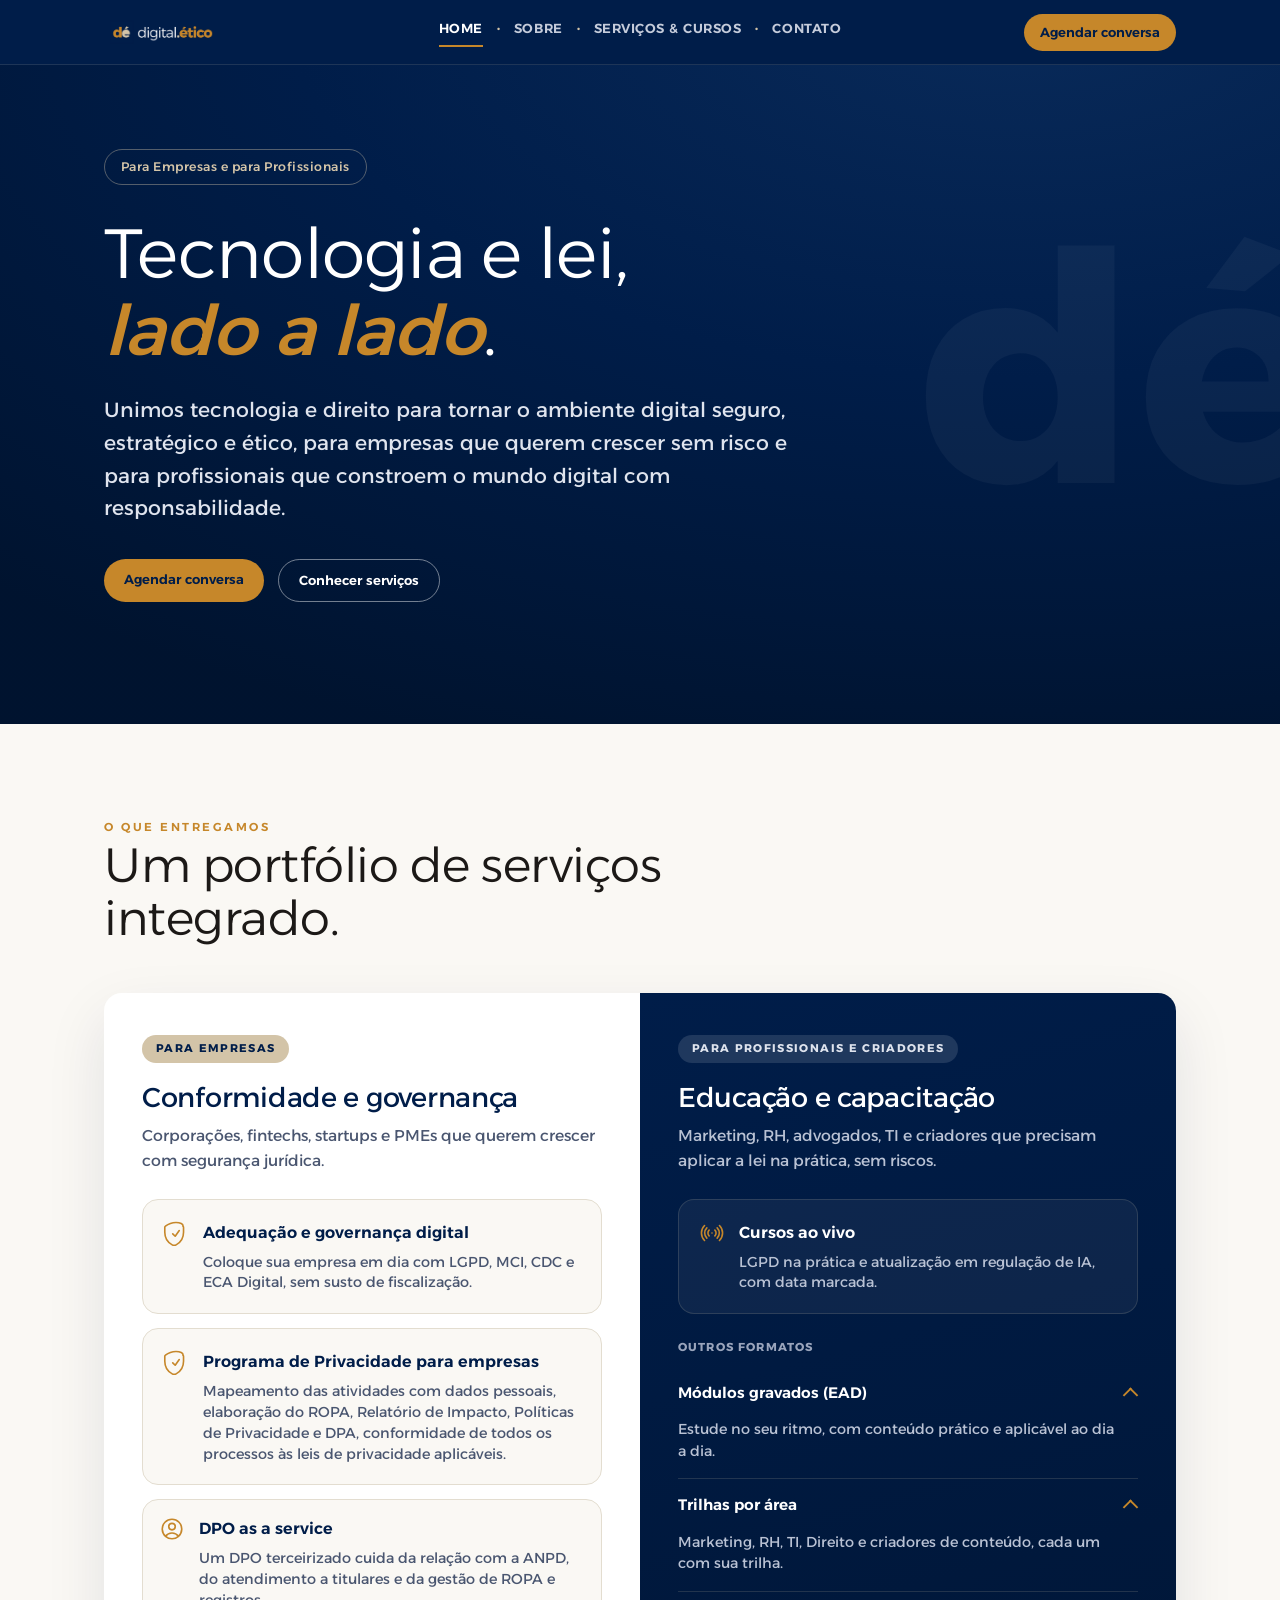
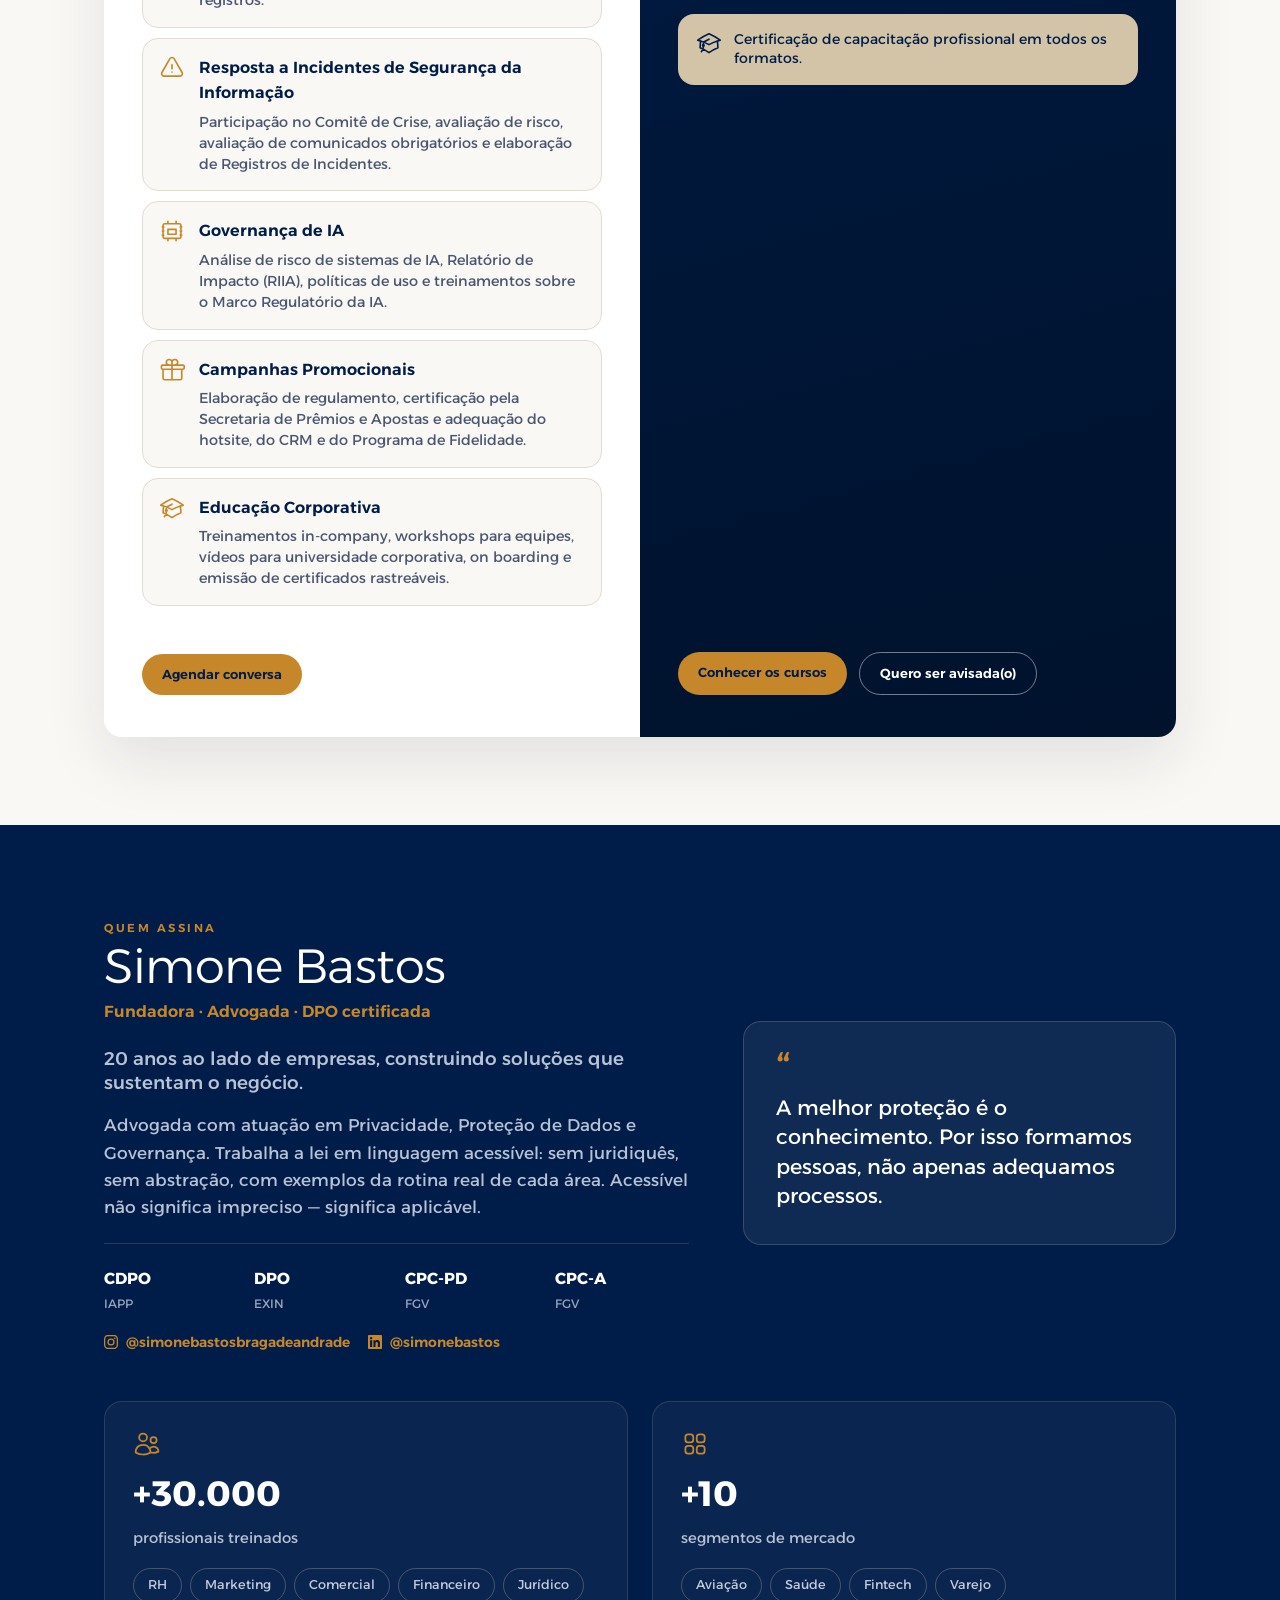
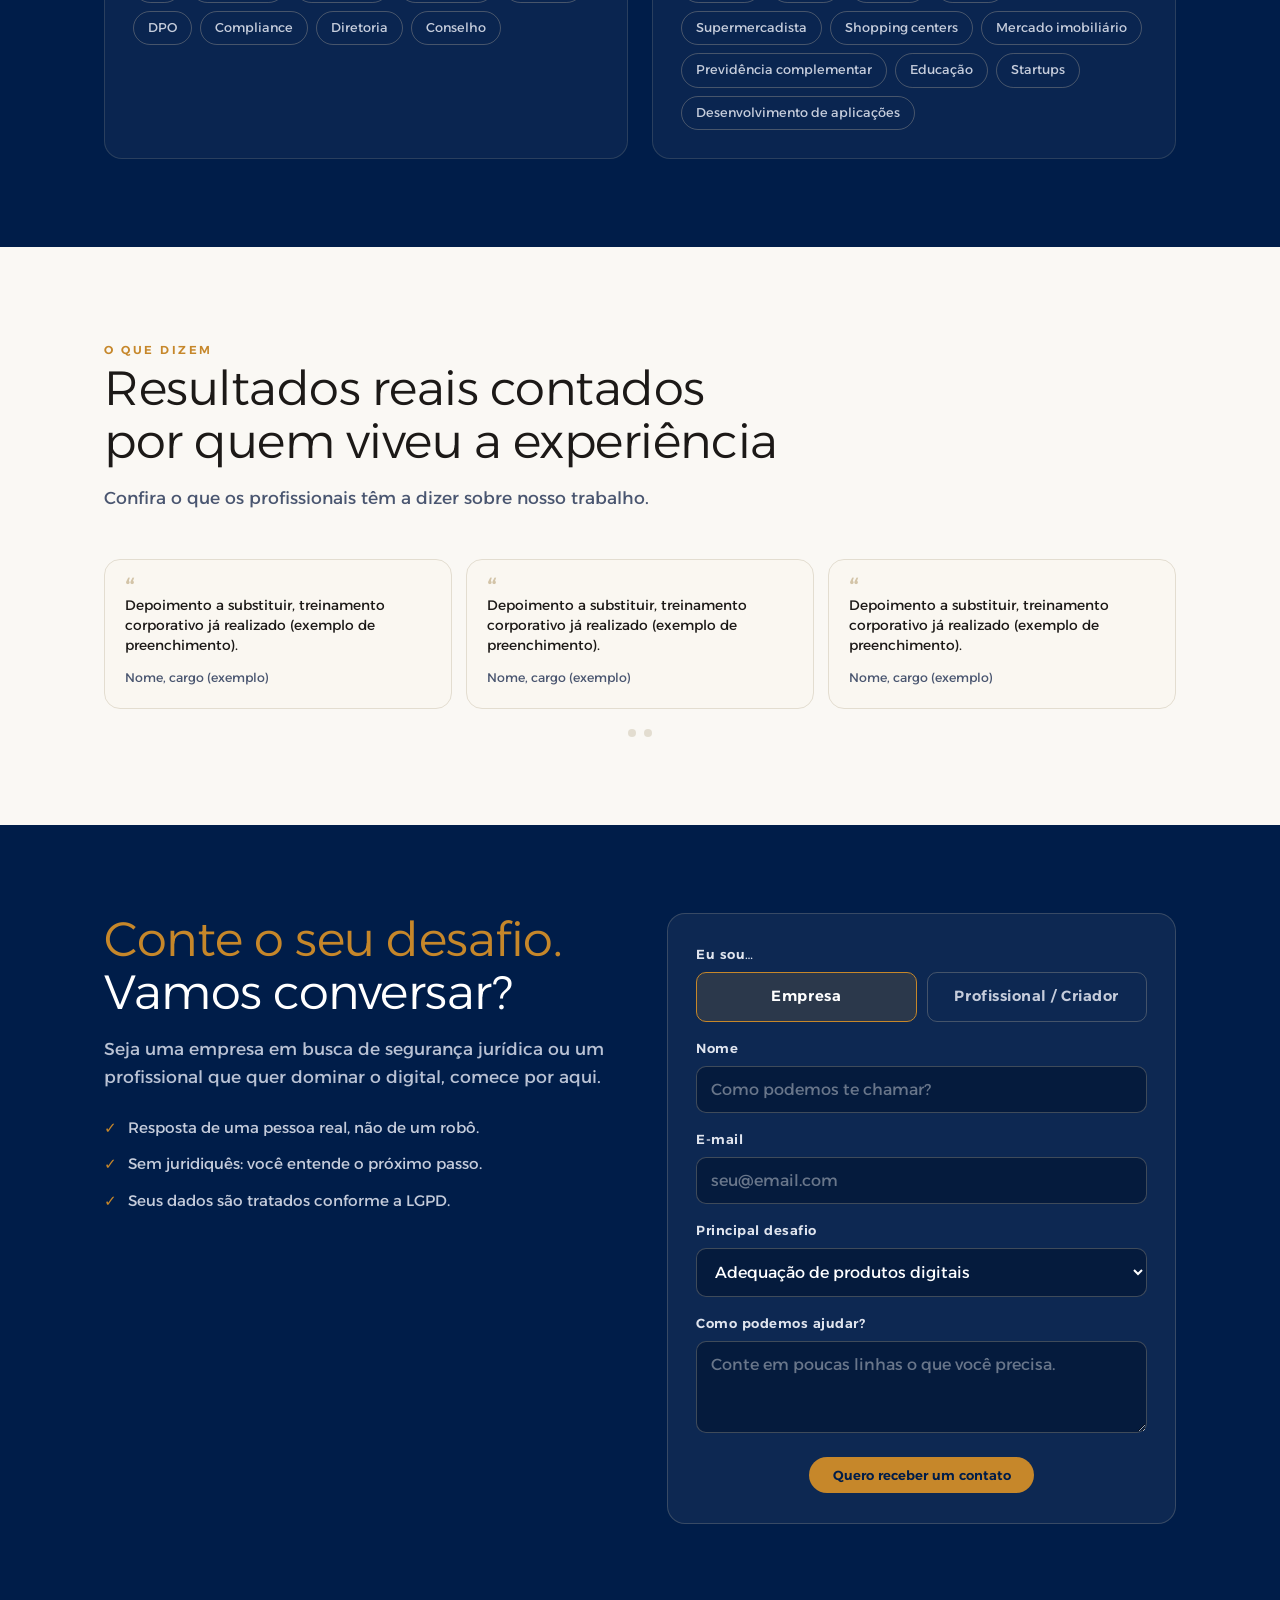
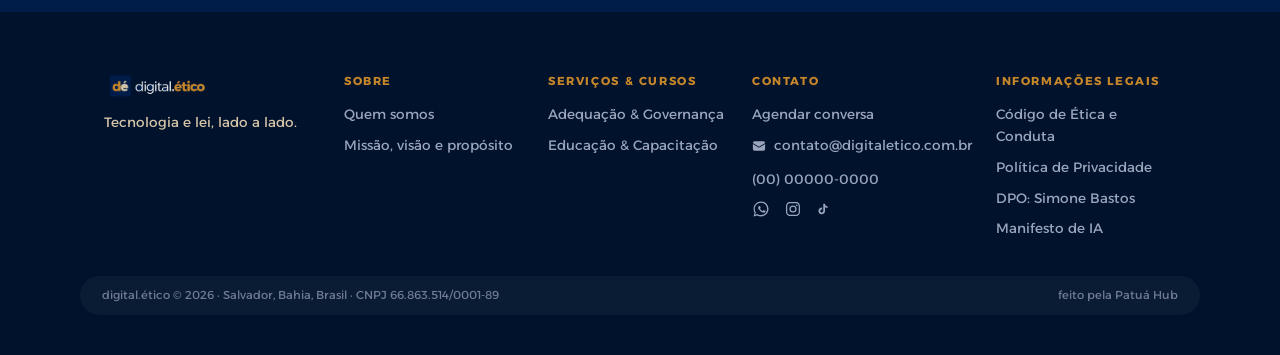
==== index.html @ 60014a56 "Rodapé e páginas de documentos: nomes e URLs exatamente como a cliente enviou Código de Ética e Cond" ====
<!DOCTYPE html>
<html lang="pt-BR">
<head>
<meta charset="UTF-8">
<meta name="viewport" content="width=device-width, initial-scale=1.0">
<title>digital.ético · Tecnologia e Lei, Lado a Lado</title>
<meta name="description" content="Tecnologia e Lei, Lado a Lado">
<meta property="og:type" content="website">
<meta property="og:locale" content="pt_BR">
<meta property="og:title" content="digital.ético · Tecnologia e Lei, Lado a Lado">
<meta property="og:description" content="Tecnologia e Lei, Lado a Lado">
<link rel="preconnect" href="https://fonts.googleapis.com">
<link rel="preconnect" href="https://fonts.gstatic.com" crossorigin>
<link href="https://fonts.googleapis.com/css2?family=Alexandria:wght@300;400;500;600;700&display=swap" rel="stylesheet">
<link rel="stylesheet" href="css/style.css">
</head>
<body>

<!-- HEADER -->
<header>
  <div class="wrap nav">
    <a href="index.html" class="logo"><img src="img/logo-horizontal-navy.png" alt="digital.ético"></a>
    <nav class="nav-links">
      <a href="index.html" class="active">Home</a>
      <span class="nav-dot" aria-hidden="true">·</span>
      <a href="sobre.html">Sobre</a>
      <span class="nav-dot" aria-hidden="true">·</span>
      <a href="servicos-e-cursos.html">Serviços &amp; Cursos</a>
      <span class="nav-dot" aria-hidden="true">·</span>
      <a href="contato.html">Contato</a>
    </nav>
    <div class="nav-actions">
      <a href="#contato" class="btn btn-gold nav-cta">Agendar conversa</a>
      <button class="nav-toggle" id="navToggle" aria-label="Abrir menu" aria-expanded="false" aria-controls="navMobile">
        <span></span><span></span><span></span>
      </button>
    </div>
  </div>
  <nav class="nav-mobile" id="navMobile">
    <a href="index.html" class="active">Home</a>
    <a href="sobre.html">Sobre</a>
    <a href="servicos-e-cursos.html">Serviços &amp; Cursos</a>
    <a href="contato.html">Contato</a>
    <a href="#contato" class="btn btn-gold">Agendar conversa</a>
  </nav>
</header>

<!-- HERO -->
<section class="hero">
  <div class="hero-photo" aria-hidden="true"></div>
  <div class="hero-overlay" aria-hidden="true"></div>
  <span class="hero-mark" aria-hidden="true">dé</span>
  <div class="wrap">
    <span class="tag-pill">Para Empresas e para Profissionais</span>
    <h1>Tecnologia e lei,<br> <span class="accent">lado a lado</span>.</h1>
    <p class="hook">Unimos tecnologia e direito para tornar o ambiente digital seguro, estratégico e ético, para empresas que querem crescer sem risco e para profissionais que constroem o mundo digital com responsabilidade.</p>
    <div class="cta-row">
      <a href="#contato" class="btn btn-gold">Agendar conversa</a>
      <a href="#servicos" class="btn btn-ghost">Conhecer serviços</a>
    </div>
   
  </div>
</section>


<!-- ÁREAS DE ATUAÇÃO -->
<section class="sec cream" id="servicos">
  <div class="wrap">
    <div class="sec-head reveal">
      <span class="eyebrow">O que entregamos</span>
      <h2>Um portfólio de serviços integrado.</h2>
    </div>
    <div class="paths-grid reveal">

      <!-- LADO B2B -->
      <div class="pcol b2b">
        <span class="card-audience">Para empresas</span>
        <h3>Conformidade e governança</h3>
        <p>Corporações, fintechs, startups e PMEs que querem crescer com segurança jurídica.</p>

        <div class="svc-featured">
          <div class="svc-card">
            <span class="svc-icon" aria-hidden="true">
              <svg xmlns="http://www.w3.org/2000/svg" fill="none" viewBox="0 0 24 24" stroke-width="1.5" stroke="currentColor"><path stroke-linecap="round" stroke-linejoin="round" d="M9 12.75 11.25 15 15 9.75M12 2.25c-3.694 0-7.066 1.273-9.75 3.444a1.5 1.5 0 0 0-.6 1.198v4.366c0 4.943 2.747 9.434 6.852 11.722a3.75 3.75 0 0 0 3.6 0c4.105-2.289 6.852-6.779 6.852-11.722V6.892a1.5 1.5 0 0 0-.6-1.198C19.066 3.523 15.694 2.25 12 2.25Z" /></svg>
            </span>
            <div>
              <h4>Adequação e governança digital</h4>
              <p>Coloque sua empresa em dia com LGPD, MCI, CDC e ECA Digital, sem susto de fiscalização.</p>
            </div>
          </div>
          <div class="svc-card">
            <span class="svc-icon" aria-hidden="true">
              <svg xmlns="http://www.w3.org/2000/svg" fill="none" viewBox="0 0 24 24" stroke-width="1.5" stroke="currentColor"><path stroke-linecap="round" stroke-linejoin="round" d="M9 12.75 11.25 15 15 9.75M12 2.25c-3.694 0-7.066 1.273-9.75 3.444a1.5 1.5 0 0 0-.6 1.198v4.366c0 4.943 2.747 9.434 6.852 11.722a3.75 3.75 0 0 0 3.6 0c4.105-2.289 6.852-6.779 6.852-11.722V6.892a1.5 1.5 0 0 0-.6-1.198C19.066 3.523 15.694 2.25 12 2.25Z" /></svg>
            </span>
            <div>
              <h4>Programa de Privacidade para empresas</h4>
              <p>Mapeamento das atividades com dados pessoais, elaboração do ROPA, Relatório de Impacto, Políticas de Privacidade e DPA, conformidade de todos os processos às leis de privacidade aplicáveis.</p>
            </div>
          </div>
          <div class="svc-featured svc-featured-secondary">
          <div class="svc-card">
            <span class="svc-icon" aria-hidden="true">
              <svg xmlns="http://www.w3.org/2000/svg" fill="none" viewBox="0 0 24 24" stroke-width="1.5" stroke="currentColor"><path stroke-linecap="round" stroke-linejoin="round" d="M17.982 18.725A7.488 7.488 0 0 0 12 15.75a7.488 7.488 0 0 0-5.982 2.975m11.963 0a9 9 0 1 0-11.963 0m11.963 0A8.966 8.966 0 0 1 12 21a8.966 8.966 0 0 1-5.982-2.275M15 9.75a3 3 0 1 1-6 0 3 3 0 0 1 6 0Z" /></svg>
            </span>
            <div>
              <h4>DPO as a service</h4>
              <p>Um DPO terceirizado cuida da relação com a ANPD, do atendimento a titulares e da gestão de ROPA e registros.</p>
            </div>
          </div>
          <div class="svc-card">
            <span class="svc-icon" aria-hidden="true">
              <svg xmlns="http://www.w3.org/2000/svg" fill="none" viewBox="0 0 24 24" stroke-width="1.5" stroke="currentColor"><path stroke-linecap="round" stroke-linejoin="round" d="M12 9v3.75m-9.303 3.376c-.866 1.5.217 3.374 1.948 3.374h14.71c1.73 0 2.813-1.874 1.948-3.374L13.949 3.378c-.866-1.5-3.032-1.5-3.898 0L2.697 16.126ZM12 15.75h.007v.008H12v-.008Z" /></svg>
            </span>
            <div>
              <h4>Resposta a Incidentes de Segurança da Informação</h4>
              <p>Participação no Comitê de Crise, avaliação de risco, avaliação de comunicados obrigatórios e elaboração de Registros de Incidentes.</p>
            </div>
          </div>
          <div class="svc-card">
            <span class="svc-icon" aria-hidden="true">
              <svg xmlns="http://www.w3.org/2000/svg" fill="none" viewBox="0 0 24 24" stroke-width="1.5" stroke="currentColor"><path stroke-linecap="round" stroke-linejoin="round" d="M8.25 3v1.5M15.75 3v1.5M8.25 19.5V21M15.75 19.5V21M3 8.25h1.5M3 12h1.5M3 15.75h1.5M19.5 8.25H21M19.5 12H21M19.5 15.75H21M5.25 5.25h13.5a1.5 1.5 0 0 1 1.5 1.5v10.5a1.5 1.5 0 0 1-1.5 1.5H5.25a1.5 1.5 0 0 1-1.5-1.5V6.75a1.5 1.5 0 0 1 1.5-1.5Zm3 5.25h7.5v4.5h-7.5V10.5Z" /></svg>
            </span>
            <div>
              <h4>Governança de IA</h4>
              <p>Análise de risco de sistemas de IA, Relatório de Impacto (RIIA), políticas de uso e treinamentos sobre o Marco Regulatório da IA.</p>
            </div>
          </div>
          <div class="svc-card">
            <span class="svc-icon" aria-hidden="true">
              <svg xmlns="http://www.w3.org/2000/svg" fill="none" viewBox="0 0 24 24" stroke-width="1.5" stroke="currentColor"><path stroke-linecap="round" stroke-linejoin="round" d="M21 11.25v8.25a1.5 1.5 0 0 1-1.5 1.5H5.25a1.5 1.5 0 0 1-1.5-1.5v-8.25M12 4.875A2.625 2.625 0 1 0 9.375 7.5H12m0-2.625V7.5m0-2.625A2.625 2.625 0 1 1 14.625 7.5H12m0 0V21m-8.625-9.75h18.75c.621 0 1.125-.504 1.125-1.125v-1.5c0-.621-.504-1.125-1.125-1.125H3.375c-.621 0-1.125.504-1.125 1.125v1.5c0 .621.504 1.125 1.125 1.125Z" /></svg>
            </span>
            <div>
              <h4>Campanhas Promocionais</h4>
              <p>Elaboração de regulamento, certificação pela Secretaria de Prêmios e Apostas e adequação do hotsite, do CRM e do Programa de Fidelidade.</p>
            </div>
          </div>
          <div class="svc-card">
            <span class="svc-icon" aria-hidden="true">
              <svg xmlns="http://www.w3.org/2000/svg" fill="none" viewBox="0 0 24 24" stroke-width="1.5" stroke="currentColor"><path stroke-linecap="round" stroke-linejoin="round" d="M4.26 10.147a60.438 60.438 0 0 0-.491 6.347A48.62 48.62 0 0 1 12 20.904a48.62 48.62 0 0 1 8.232-4.41 60.46 60.46 0 0 0-.491-6.347m-15.482 0a50.636 50.636 0 0 0-2.658-.813A59.906 59.906 0 0 1 12 3.493a59.903 59.903 0 0 1 10.399 5.84c-.896.248-1.783.52-2.658.814m-15.482 0A50.717 50.717 0 0 1 12 13.489a50.702 50.702 0 0 1 7.74-3.342M6.75 15a.75.75 0 1 0 0-1.5.75.75 0 0 0 0 1.5Zm0 0v-3.675A55.378 55.378 0 0 1 12 8.443m-7.007 11.55A5.981 5.981 0 0 0 6.75 15.75v-1.5" /></svg>
            </span>
            <div>
              <h4>Educação Corporativa</h4>
              <p>Treinamentos in-company, workshops para equipes, vídeos para universidade corporativa, on boarding e emissão de certificados rastreáveis.</p>
            </div>
          </div>
        </div>
        </div>
        
        

        <div class="pcol-cta">
          <a href="#contato" class="btn btn-gold" data-perfil="empresa">Agendar conversa</a>
        </div>
      </div>

      <!-- LADO B2C -->
      <div class="pcol b2c">
        <span class="card-audience">Para profissionais e criadores</span>
        <h3>Educação e capacitação</h3>
        <p>Marketing, RH, advogados, TI e criadores que precisam aplicar a lei na prática, sem riscos.</p>

        <div class="svc-featured">
          <div class="svc-card highlight">
            <span class="svc-icon" aria-hidden="true">
              <svg xmlns="http://www.w3.org/2000/svg" fill="none" viewBox="0 0 24 24" stroke-width="1.5" stroke="currentColor"><path stroke-linecap="round" stroke-linejoin="round" d="M9.348 14.652a3.75 3.75 0 0 1 0-5.304m5.304 0a3.75 3.75 0 0 1 0 5.304m-7.425 2.121a6.75 6.75 0 0 1 0-9.546m9.546 0a6.75 6.75 0 0 1 0 9.546M5.106 18.894c-3.808-3.807-3.808-9.98 0-13.788m13.788 0c3.808 3.807 3.808 9.98 0 13.788M12 12h.008v.008H12V12Z" /></svg>
            </span>
            <div>
              <h4>Cursos ao vivo</h4>
              <p>LGPD na prática e atualização em regulação de IA, com data marcada.</p>
            </div>
          </div>
        </div>

        <span class="svc-other-label">Outros formatos</span>
        <div class="svc-accordion">
          <details open>
            <summary>Módulos gravados (EAD)</summary>
            <p>Estude no seu ritmo, com conteúdo prático e aplicável ao dia a dia.</p>
          </details>
          <details open>
            <summary>Trilhas por área</summary>
            <p>Marketing, RH, TI, Direito e criadores de conteúdo, cada um com sua trilha.</p>
          </details>
        </div>

        <div class="svc-note">
          <span class="svc-icon" aria-hidden="true">
            <svg xmlns="http://www.w3.org/2000/svg" fill="none" viewBox="0 0 24 24" stroke-width="1.5" stroke="currentColor"><path stroke-linecap="round" stroke-linejoin="round" d="M4.26 10.147a60.438 60.438 0 0 0-.491 6.347A48.62 48.62 0 0 1 12 20.904a48.62 48.62 0 0 1 8.232-4.41 60.46 60.46 0 0 0-.491-6.347m-15.482 0a50.636 50.636 0 0 0-2.658-.813A59.906 59.906 0 0 1 12 3.493a59.903 59.903 0 0 1 10.399 5.84c-.896.248-1.783.52-2.658.814m-15.482 0A50.717 50.717 0 0 1 12 13.489a50.702 50.702 0 0 1 7.74-3.342M6.75 15a.75.75 0 1 0 0-1.5.75.75 0 0 0 0 1.5Zm0 0v-3.675A55.378 55.378 0 0 1 12 8.443m-7.007 11.55A5.981 5.981 0 0 0 6.75 15.75v-1.5" /></svg>
          </span>
          <p>Certificação de capacitação profissional em todos os formatos.</p>
        </div>

        <div class="pcol-cta">
          <a href="servicos-e-cursos.html" class="btn btn-gold">Conhecer os cursos</a>
          <a href="#contato" class="btn btn-ghost" data-perfil="profissional">Quero ser avisada(o)</a>
        </div>
      </div>

    </div>
  </div>
</section>

<!-- QUEM ASSINA -->
<section class="sec dark">
  <div class="wrap bio reveal">
    <div>
      <span class="eyebrow">Quem assina</span>
      <h2>Simone Bastos</h2>
      <div class="role">Fundadora · Advogada · DPO certificada</div>
      <p class="bio-highlight">20 anos ao lado de empresas, construindo soluções que sustentam o negócio.</p>
      <p>Advogada com atuação em Privacidade, Proteção de Dados e Governança. Trabalha a lei em linguagem acessível: sem juridiquês, sem abstração, com exemplos da rotina real de cada área. Acessível não significa impreciso — significa aplicável.</p>
      <div class="cert-grid">
        <div class="cert-item"><span class="acr">CDPO</span><span class="inst">IAPP</span></div>
        <div class="cert-item"><span class="acr">DPO</span><span class="inst">EXIN</span></div>
        <div class="cert-item"><span class="acr">CPC-PD</span><span class="inst">FGV</span></div>
        <div class="cert-item"><span class="acr">CPC-A</span><span class="inst">FGV</span></div>
      </div>
      <div class="social-links">
        <a class="social-link" href="https://www.instagram.com/simonebastosbragadeandrade" target="_blank" rel="noopener" aria-label="Instagram"><svg viewBox="0 0 24 24" fill="currentColor"><path d="M12 2.16c3.2 0 3.58.01 4.85.07 1.17.05 1.8.25 2.23.41.56.22.96.48 1.38.9.42.42.68.82.9 1.38.16.42.36 1.06.41 2.23.06 1.27.07 1.65.07 4.85s-.01 3.58-.07 4.85c-.05 1.17-.25 1.8-.41 2.23-.22.56-.48.96-.9 1.38-.42.42-.82.68-1.38.9-.42.16-1.06.36-2.23.41-1.27.06-1.65.07-4.85.07s-3.58-.01-4.85-.07c-1.17-.05-1.8-.25-2.23-.41-.56-.22-.96-.48-1.38-.9-.42-.42-.68-.82-.9-1.38-.16-.42-.36-1.06-.41-2.23-.06-1.27-.07-1.65-.07-4.85s.01-3.58.07-4.85c.05-1.17.25-1.8.41-2.23.22-.56.48-.96.9-1.38.42-.42.82-.68 1.38-.9.42-.16 1.06-.36 2.23-.41 1.27-.06 1.65-.07 4.85-.07M12 0C8.74 0 8.33.01 7.05.07 5.78.13 4.9.33 4.14.63c-.79.31-1.46.72-2.13 1.39-.67.67-1.08 1.34-1.39 2.13-.3.76-.5 1.64-.56 2.91C.01 8.34 0 8.75 0 12s.01 3.66.07 4.94c.06 1.27.26 2.15.56 2.91.31.79.72 1.46 1.39 2.13.67.67 1.34 1.08 2.13 1.39.76.3 1.64.5 2.91.56C8.34 23.99 8.75 24 12 24s3.66-.01 4.94-.07c1.27-.06 2.15-.26 2.91-.56.79-.31 1.46-.72 2.13-1.39.67-.67 1.08-1.34 1.39-2.13.3-.76.5-1.64.56-2.91.06-1.28.07-1.69.07-4.94s-.01-3.66-.07-4.94c-.06-1.27-.26-2.15-.56-2.91-.31-.79-.72-1.46-1.39-2.13-.67-.67-1.34-1.08-2.13-1.39-.76-.3-1.64-.5-2.91-.56C15.66.01 15.25 0 12 0zm0 5.84a6.16 6.16 0 1 0 0 12.32 6.16 6.16 0 0 0 0-12.32zM12 16a4 4 0 1 1 0-8 4 4 0 0 1 0 8zm6.41-11.85a1.44 1.44 0 1 0 0 2.88 1.44 1.44 0 0 0 0-2.88z"/></svg> @simonebastosbragadeandrade</a>
        <a class="social-link" href="https://www.linkedin.com/in/simonebastos" target="_blank" rel="noopener"><svg viewBox="0 0 24 24" fill="currentColor"><path d="M20.447 20.452h-3.554v-5.569c0-1.328-.027-3.037-1.852-3.037-1.853 0-2.136 1.445-2.136 2.939v5.667H9.351V9h3.414v1.561h.046c.477-.9 1.637-1.85 3.37-1.85 3.601 0 4.267 2.37 4.267 5.455v6.286zM5.337 7.433a2.062 2.062 0 1 1 0-4.124 2.062 2.062 0 0 1 0 4.124zM7.119 20.452H3.554V9h3.565v11.452zM22.225 0H1.771C.792 0 0 .774 0 1.729v20.542C0 23.227.792 24 1.771 24h20.451C23.2 24 24 23.227 24 22.271V1.729C24 .774 23.2 0 22.222 0h.003z"/></svg> @simonebastos</a>
      </div>
    </div>
    <div class="pullcard">
      <span class="qm">&ldquo;</span>
      <blockquote>A melhor proteção é o conhecimento. Por isso formamos pessoas, não apenas adequamos processos.</blockquote>
    </div>
  </div>
  <div class="wrap reveal">
    <div class="trust-stats">
      <div class="trust-stat">
        <span class="icon" aria-hidden="true">
          <svg xmlns="http://www.w3.org/2000/svg" fill="none" viewBox="0 0 24 24" stroke-width="1.5" stroke="var(--color-accent)" width="28" height="28"><path stroke-linecap="round" stroke-linejoin="round" d="M15 19.128a9.38 9.38 0 0 0 2.625.372 9.337 9.337 0 0 0 4.121-.952 4.125 4.125 0 0 0-7.533-2.493M15 19.128v-.003c0-1.113-.285-2.16-.786-3.07M15 19.128v.106A12.318 12.318 0 0 1 8.624 21c-2.331 0-4.512-.645-6.374-1.766l-.001-.109a6.375 6.375 0 0 1 11.964-3.07M12 6.375a3.375 3.375 0 1 1-6.75 0 3.375 3.375 0 0 1 6.75 0Zm8.25 2.25a2.625 2.625 0 1 1-5.25 0 2.625 2.625 0 0 1 5.25 0Z" /></svg>
        </span>
        <div class="num">+30.000</div>
        <div class="label">profissionais treinados</div>
        <div class="trust-tags">
          <span class="trust-tag">RH</span>
          <span class="trust-tag">Marketing</span>
          <span class="trust-tag">Comercial</span>
          <span class="trust-tag">Financeiro</span>
          <span class="trust-tag">Jurídico</span>
          <span class="trust-tag">DPO</span>
          <span class="trust-tag">Compliance</span>
          <span class="trust-tag">Diretoria</span>
          <span class="trust-tag">Conselho</span>
        </div>
      </div>
      <div class="trust-stat">
        <span class="icon" aria-hidden="true">
          <svg xmlns="http://www.w3.org/2000/svg" fill="none" viewBox="0 0 24 24" stroke-width="1.5" stroke="var(--color-accent)" width="28" height="28"><path stroke-linecap="round" stroke-linejoin="round" d="M3.75 6A2.25 2.25 0 0 1 6 3.75h2.25A2.25 2.25 0 0 1 10.5 6v2.25a2.25 2.25 0 0 1-2.25 2.25H6a2.25 2.25 0 0 1-2.25-2.25V6ZM3.75 15.75A2.25 2.25 0 0 1 6 13.5h2.25a2.25 2.25 0 0 1 2.25 2.25V18a2.25 2.25 0 0 1-2.25 2.25H6A2.25 2.25 0 0 1 3.75 18v-2.25ZM13.5 6a2.25 2.25 0 0 1 2.25-2.25H18A2.25 2.25 0 0 1 20.25 6v2.25A2.25 2.25 0 0 1 18 10.5h-2.25a2.25 2.25 0 0 1-2.25-2.25V6ZM13.5 15.75a2.25 2.25 0 0 1 2.25-2.25H18a2.25 2.25 0 0 1 2.25 2.25V18A2.25 2.25 0 0 1 18 20.25h-2.25A2.25 2.25 0 0 1 13.5 18v-2.25Z" /></svg>
        </span>
        <div class="num">+10</div>
        <div class="label">segmentos de mercado</div>
        <div class="trust-tags">
          <span class="trust-tag">Aviação</span>
          <span class="trust-tag">Saúde</span>
          <span class="trust-tag">Fintech</span>
          <span class="trust-tag">Varejo</span>
          <span class="trust-tag">Supermercadista</span>
          <span class="trust-tag">Shopping centers</span>
          <span class="trust-tag">Mercado imobiliário</span>
          <span class="trust-tag">Previdência complementar</span>
          <span class="trust-tag">Educação</span>
          <span class="trust-tag">Startups</span>
          <span class="trust-tag">Desenvolvimento de aplicações</span>
        </div>
      </div>
    </div>
  </div>
</section>

<!-- DEPOIMENTOS -->
<section class="sec cream">
  <div class="wrap">
    <div class="sec-head reveal">
      <span class="eyebrow">O que dizem</span>
      <h2>Resultados reais contados <br>por quem viveu a experiência</h2>
      <p class="lead">Confira o que os profissionais têm a dizer sobre nosso trabalho.</p>
    </div>
    <div class="quotes-slider reveal">
      <div class="quotes-track">
        <div class="quotes-page">
          <div class="quote">
            <span class="mark">&ldquo;</span>
            <p>Depoimento a substituir, treinamento corporativo já realizado (exemplo de preenchimento).</p>
            <div class="by">Nome, cargo (exemplo)</div>
          </div>
          <div class="quote">
            <span class="mark">&ldquo;</span>
            <p>Depoimento a substituir, treinamento corporativo já realizado (exemplo de preenchimento).</p>
            <div class="by">Nome, cargo (exemplo)</div>
          </div>
          <div class="quote">
            <span class="mark">&ldquo;</span>
            <p>Depoimento a substituir, treinamento corporativo já realizado (exemplo de preenchimento).</p>
            <div class="by">Nome, cargo (exemplo)</div>
          </div>
        </div>
        <div class="quotes-page">
          <div class="quote">
            <span class="mark">&ldquo;</span>
            <p>Depoimento a substituir, treinamento corporativo já realizado (exemplo de preenchimento).</p>
            <div class="by">Nome, cargo (exemplo)</div>
          </div>
          <div class="quote">
            <span class="mark">&ldquo;</span>
            <p>Depoimento a substituir, treinamento corporativo já realizado (exemplo de preenchimento).</p>
            <div class="by">Nome, cargo (exemplo)</div>
          </div>
          <div class="quote">
            <span class="mark">&ldquo;</span>
            <p>Depoimento a substituir, treinamento corporativo já realizado (exemplo de preenchimento).</p>
            <div class="by">Nome, cargo (exemplo)</div>
          </div>
        </div>
      </div>
      <div class="quotes-dots">
        <button class="quotes-dot" aria-label="Depoimentos, grupo 1"></button>
        <button class="quotes-dot" aria-label="Depoimentos, grupo 2"></button>
      </div>
    </div>
  </div>
</section>

<!-- CONTATO -->
<section class="sec dark" id="contato">
  <div class="wrap contact-grid">
    <div class="reveal">
      <span class="eyebrow" data-cta="home"></span>
      <h2><span class="accent">Conte o seu desafio.</span> <br> Vamos conversar?</h2>
      <p class="lead" style="color:var(--color-text-inverse-muted)">Seja uma empresa em busca de segurança jurídica ou um profissional que quer dominar o digital, comece por aqui.</p>
      <div class="reassure">
        <div><span class="ck">✓</span> Resposta de uma pessoa real, não de um robô.</div>
        <div><span class="ck">✓</span> Sem juridiquês: você entende o próximo passo.</div>
        <div><span class="ck">✓</span> Seus dados são tratados conforme a LGPD.</div>
      </div>
     
    </div>

    <form id="leadForm" novalidate class="reveal">
      <div id="formFields">
        <div class="field">
          <label>Eu sou…</label>
          <div class="seg">
            <label><input type="radio" name="perfil" value="empresa" checked><span class="opt">Empresa</span></label>
            <label><input type="radio" name="perfil" value="profissional"><span class="opt">Profissional / Criador</span></label>
          </div>
        </div>
        <div class="field">
          <label for="nome">Nome</label>
          <input id="nome" name="nome" type="text" placeholder="Como podemos te chamar?">
        </div>
        <div class="field">
          <label for="email">E-mail</label>
          <input id="email" name="email" type="email" placeholder="seu@email.com">
        </div>
        <div class="field">
          <label for="desafio">Principal desafio</label>
          <select id="desafio" name="desafio">
            <option value="lgpd">Adequação de produtos digitais</option>
            <option value="privacidade">Programa de Privacidade para empresas</option>
            <option value="dpo">DPOaaS</option>
            <option value="incidente">Resposta a Incidentes de Segurança da Informação</option>
            <option value="ia">Governança de IA</option>
            <option value="campanhas">Campanhas Promocionais</option>
            <option value="educacao">Educação Corporativa</option>
            <option value="outro">Outro</option>
          </select>
        </div>
        <div class="field">
          <label for="msg">Como podemos ajudar?</label>
          <textarea id="msg" name="msg" placeholder="Conte em poucas linhas o que você precisa."></textarea>
        </div>
        <button type="submit" class="btn btn-gold btn-half">Quero receber um contato</button>
      </div>
      <div class="form-ok" id="formOk">
        <div class="big">Recebido. Obrigada!</div>
        <p>Em breve alguém da digital.ético entra em contato pelo e-mail informado.</p>
      </div>
    </form>
  </div>
</section>

<!-- FOOTER -->
<footer>
  <div class="wrap foot-grid">
    <div>
      <div class="flogo"><img src="img/logo-horizontal-navy.png" alt="digital.ético"></div>
      <div class="tagline">Tecnologia e lei, lado a lado.</div>
    </div>
    <div>
      <h5>Sobre</h5>
      <ul>
        <li><a href="sobre.html">Quem somos</a></li>
        <li><a href="sobre.html#missao">Missão, visão e propósito</a></li>
      </ul>
    </div>
    <div>
      <h5>Serviços &amp; Cursos</h5>
      <ul>
        <li><a href="servicos-e-cursos.html">Adequação &amp; Governança</a></li>
        <li><a href="servicos-e-cursos.html">Educação &amp; Capacitação</a></li>
      </ul>
    </div>
    <div>
      <h5>Contato</h5>
      <ul>
        <li><a href="#contato">Agendar conversa</a></li>
        <li><a class="social-link" href="mailto:contato@digitaletico.com.br"><svg viewBox="0 0 24 24" fill="currentColor"><path d="M1.5 8.67v8.58a3 3 0 0 0 3 3h15a3 3 0 0 0 3-3V8.67l-8.928 5.493a3 3 0 0 1-3.144 0L1.5 8.67Z"/><path d="M22.5 6.908V6.75a3 3 0 0 0-3-3h-15a3 3 0 0 0-3 3v.158l9.714 5.978a1.5 1.5 0 0 0 1.572 0L22.5 6.908Z"/></svg> contato@digitaletico.com.br</a></li>
        <li><a href="tel:+5500000000000">(00) 00000-0000</a></li>
        <li class="social-row"><a class="social-link wa-icon" href="https://wa.me/5571983603284" target="_blank" rel="noopener" aria-label="WhatsApp"><svg viewBox="0 0 24 24" fill="currentColor"><path d="M17.507 14.307c-.24-.12-1.415-.698-1.634-.778-.219-.08-.378-.12-.538.12-.16.24-.617.778-.756.938-.14.16-.279.18-.518.06-.24-.12-1.012-.373-1.928-1.19-.712-.635-1.193-1.42-1.333-1.66-.14-.24-.015-.37.105-.49.108-.108.24-.28.36-.42.12-.14.16-.24.24-.4.08-.16.04-.3-.02-.42-.06-.12-.538-1.297-.738-1.777-.194-.466-.392-.403-.538-.41-.14-.007-.3-.008-.46-.008-.16 0-.42.06-.64.3-.22.24-.84.82-.84 2 0 1.18.86 2.32.98 2.48.12.16 1.7 2.6 4.12 3.65.576.248 1.024.396 1.374.507.577.183 1.102.157 1.517.095.463-.069 1.415-.578 1.615-1.136.2-.558.2-1.036.14-1.136-.06-.1-.219-.16-.459-.28z"/><path fill-rule="evenodd" clip-rule="evenodd" d="M12.05 2C6.55 2 2.1 6.44 2.1 11.9c0 1.86.5 3.6 1.37 5.1L2 22l5.13-1.34c1.45.79 3.1 1.24 4.87 1.24h.01c5.5 0 9.95-4.44 9.95-9.9C21.95 6.5 17.5 2.05 12.05 2zm0 18.12h-.01c-1.55 0-3.06-.42-4.36-1.2l-.31-.19-3.24 1.04 1.06-3.16-.2-.32a8.196 8.196 0 0 1-1.28-4.4c0-4.51 3.68-8.19 8.2-8.19 4.51 0 8.18 3.68 8.18 8.19 0 4.5-3.68 8.19-8.19 8.19v.04z"/></svg></a>
          <a class="social-link" href="https://instagram.com/digitaletico" target="_blank" rel="noopener" aria-label="Instagram"><svg viewBox="0 0 24 24" fill="currentColor"><path d="M12 2.16c3.2 0 3.58.01 4.85.07 1.17.05 1.8.25 2.23.41.56.22.96.48 1.38.9.42.42.68.82.9 1.38.16.42.36 1.06.41 2.23.06 1.27.07 1.65.07 4.85s-.01 3.58-.07 4.85c-.05 1.17-.25 1.8-.41 2.23-.22.56-.48.96-.9 1.38-.42.42-.82.68-1.38.9-.42.16-1.06.36-2.23.41-1.27.06-1.65.07-4.85.07s-3.58-.01-4.85-.07c-1.17-.05-1.8-.25-2.23-.41-.56-.22-.96-.48-1.38-.9-.42-.42-.68-.82-.9-1.38-.16-.42-.36-1.06-.41-2.23-.06-1.27-.07-1.65-.07-4.85s.01-3.58.07-4.85c.05-1.17.25-1.8.41-2.23.22-.56.48-.96.9-1.38.42-.42.82-.68 1.38-.9.42-.16 1.06-.36 2.23-.41 1.27-.06 1.65-.07 4.85-.07M12 0C8.74 0 8.33.01 7.05.07 5.78.13 4.9.33 4.14.63c-.79.31-1.46.72-2.13 1.39-.67.67-1.08 1.34-1.39 2.13-.3.76-.5 1.64-.56 2.91C.01 8.34 0 8.75 0 12s.01 3.66.07 4.94c.06 1.27.26 2.15.56 2.91.31.79.72 1.46 1.39 2.13.67.67 1.34 1.08 2.13 1.39.76.3 1.64.5 2.91.56C8.34 23.99 8.75 24 12 24s3.66-.01 4.94-.07c1.27-.06 2.15-.26 2.91-.56.79-.31 1.46-.72 2.13-1.39.67-.67 1.08-1.34 1.39-2.13.3-.76.5-1.64.56-2.91.06-1.28.07-1.69.07-4.94s-.01-3.66-.07-4.94c-.06-1.27-.26-2.15-.56-2.91-.31-.79-.72-1.46-1.39-2.13-.67-.67-1.34-1.08-2.13-1.39-.76-.3-1.64-.5-2.91-.56C15.66.01 15.25 0 12 0zm0 5.84a6.16 6.16 0 1 0 0 12.32 6.16 6.16 0 0 0 0-12.32zM12 16a4 4 0 1 1 0-8 4 4 0 0 1 0 8zm6.41-11.85a1.44 1.44 0 1 0 0 2.88 1.44 1.44 0 0 0 0-2.88z"/></svg></a>
          <a class="social-link" href="https://www.tiktok.com/@digital.etico" target="_blank" rel="noopener" aria-label="TikTok"><svg viewBox="0 0 24 24" fill="currentColor"><path d="M16.6 5.82s.51.5 0 0A4.278 4.278 0 0 1 15.54 3h-3.09v12.4a2.592 2.592 0 0 1-2.59 2.5c-1.42 0-2.6-1.16-2.6-2.6 0-1.72 1.66-3.02 3.37-2.48V9.66c-3.45-.46-6.47 2.22-6.47 5.64 0 3.33 2.76 5.7 5.69 5.7 3.14 0 5.69-2.55 5.69-5.7V9.01a7.35 7.35 0 0 0 4.3 1.38V7.3s-1.88.09-3.24-1.48z"/></svg></a></li>
      </ul>
    </div>
    <div>
      <h5>Informações legais</h5>
      <ul>
        <li><a href="https://digitaletico.com.br/documentos/codigo-de-etica.html">Código de Ética e Conduta</a></li>
        <li><a href="https://digitaletico.com.br/documentos/politica-de-privacidade.html">Política de Privacidade</a></li>
        <li><a href="mailto:contato@digitaletico.com.br">DPO: Simone Bastos</a></li>
        <li><a href="https://digitaletico.com.br/documentos/manifesto-ia.html">Manifesto de IA</a></li>
      </ul>
    </div>
  </div>
  <div class="wrap foot-bottom">
    <span>digital.ético © 2026 · Salvador, Bahia, Brasil · CNPJ 66.863.514/0001-89</span>
    <span class="foot-credit">feito pela <a href="https://www.patuahub.com.br" target="_blank" rel="noopener">Patuá Hub</a></span>
  </div>
</footer>

<script src="js/main.js"></script>
</body>
</html>
---- css/style.css ----
:root{
  /* ---------- tokens primitivos · marca ---------- */
  --palette-navy-700: #0a2c5c;
  --palette-navy-900: #001D49;
  --palette-navy-950: #00122c;
  --palette-gold-500: #C6872A;
  --palette-gold-600: #a86f22;
  --palette-sand-300: #D3C4A8;
  --palette-paper-50:  #FAF8F4;
  --palette-paper-100: #faf7f1;
  --palette-ink-900:  #1C1917;
  --palette-slate-500: #4a5670;
  --palette-white: #ffffff;

  /* ---------- tokens primitivos · escala de texto sobre fundo escuro ---------- */
  --palette-mist-200: #dfe4ee;
  --palette-mist-300: #c5ccdb;
  --palette-mist-400: #b9c2d4;
  --palette-mist-500: #aeb8cc;
  --palette-mist-700: #9aa5bc;
  --palette-mist-800: #6f7b94;
  --palette-slate-300: #7d8ba8;

  /* ---------- tokens semânticos · marca ---------- */
  --color-brand-primary:      var(--palette-navy-900);
  --color-brand-primary-mid:  var(--palette-navy-700);
  --color-brand-primary-deep: var(--palette-navy-950);
  --color-brand-primary-rgb: 0,29,73;
  --color-brand-primary-deep-rgb: 0,18,44;

  --color-accent:       var(--palette-gold-500);
  --color-accent-hover: var(--palette-gold-600);
  --color-accent-rgb: 198,135,42;

  --color-surface:      var(--palette-paper-50);
  --color-surface-soft: var(--palette-paper-100);
  --color-surface-alt:  var(--palette-sand-300);
  --color-surface-alt-rgb: 211,196,168;
  --color-white: var(--palette-white);
  --color-white-rgb: 255,255,255;

  --color-text:       var(--palette-ink-900);
  --color-text-muted: var(--palette-slate-500);
  --color-border:     #e3ddd0;

  /* ---------- tokens semânticos · texto sobre fundo escuro (claro → mais apagado) ---------- */
  --color-text-inverse-strong: var(--palette-mist-200);
  --color-text-inverse:        var(--palette-mist-300);
  --color-text-inverse-muted:  var(--palette-mist-400);
  --color-text-inverse-soft:   var(--palette-mist-500);
  --color-text-inverse-faint:  var(--palette-mist-700);
  --color-text-inverse-dim:    var(--palette-mist-800);
  --color-placeholder-text:    var(--palette-slate-300);

  --color-on-accent: var(--color-brand-primary);

  /* ---------- tipografia ---------- */
  --font-heading: "Alexandria", Georgia, serif;
  --font-body:    "Alexandria", system-ui, sans-serif;

  /* ---------- layout & forma ---------- */
  --layout-max-width: 1120px;
  --radius-pill:    999px;
  --radius-img:     4px;
  --radius-card:    16px;
  --radius-panel:   18px;
  --radius-feature: 24px;
}
*{box-sizing:border-box;margin:0;padding:0}
html{scroll-behavior:smooth}
body{
  font-family:var(--font-body);color:var(--color-text);background:var(--color-surface);
  line-height:1.6;-webkit-font-smoothing:antialiased;font-weight:400;
  font-size:17px;
}
h1,h2,h3{font-family:var(--font-heading);font-weight:300;line-height:1.1;letter-spacing:-.01em}
.wrap{max-width:var(--layout-max-width);margin:0 auto;padding:0 24px}
.eyebrow{
  font-family:var(--font-body);font-weight:600;font-size:.72rem;letter-spacing:.22em;
  text-transform:uppercase;color:var(--color-accent);margin-bottom:18px;
}
a{color:inherit}
section{position:relative}

/* ---------- header ---------- */
header{
  position:sticky;top:0;z-index:50;background:var(--color-brand-primary);
  border-bottom:1px solid rgba(var(--color-surface-alt-rgb),.14);
}
.nav{display:grid;grid-template-columns:1fr auto 1fr;align-items:center;height:64px;column-gap:24px}
.logo{display:inline-flex;align-items:center;flex-shrink:0;justify-self:start}
.logo img{display:block;height:30px;width:auto}
.nav-links{display:none;align-items:center;gap:0;justify-self:center}
.nav-links a{
  position:relative;font-size:.82rem;font-weight:600;letter-spacing:.04em;text-transform:uppercase;
  color:var(--color-text-inverse);text-decoration:none;padding-bottom:8px;transition:color .2s;
}
.nav-links a:hover,.nav-links a.active{color:var(--color-white)}
.nav-links a.active::after{content:"";position:absolute;left:0;right:0;bottom:0;height:2px;background:var(--color-accent)}
.nav-dot{display:inline-block;color:var(--color-surface-alt);font-weight:700;font-size:.82rem;margin:0 14px;padding-bottom:8px}
.btn{
  display:inline-block;font-family:var(--font-body);font-weight:600;font-size:.82rem;
  border:none;border-radius:var(--radius-pill);padding:10px 20px;cursor:pointer;
  text-decoration:none;transition:transform .15s ease,background .2s ease,box-shadow .2s ease;
}
.btn-gold{background:var(--color-accent);color:var(--color-on-accent)}
.btn-gold:hover{background:var(--color-accent-hover);transform:translateY(-1px)}
.btn-ghost{background:transparent;color:var(--color-white);border:1px solid rgba(var(--color-white-rgb),.45)}
.btn-ghost:hover{border-color:var(--color-white);background:rgba(var(--color-white-rgb),.06)}
.btn-outline{background:transparent;color:var(--color-brand-primary);border:1px solid var(--color-border)}
.btn-outline:hover{border-color:var(--color-accent);color:var(--color-accent-hover)}
.btn:focus-visible{outline:3px solid var(--color-surface-alt);outline-offset:2px}
a:focus-visible,button:focus-visible,summary:focus-visible{outline:3px solid var(--color-accent);outline-offset:2px}

/* ---------- ações do header (cta desktop + toggle mobile) ---------- */
.nav-actions{grid-column:3;display:flex;align-items:center;gap:12px;justify-self:end}
.nav-cta{display:none;padding:8px 16px}
.nav-toggle{
  display:flex;flex-direction:column;justify-content:center;align-items:center;gap:5px;
  width:38px;height:38px;background:none;border:none;cursor:pointer;padding:0;
}
.nav-toggle span{width:20px;height:2px;background:var(--color-white);border-radius:2px;transition:transform .2s ease,opacity .2s ease}
.nav-toggle.open span:nth-child(1){transform:translateY(6px) rotate(45deg)}
.nav-toggle.open span:nth-child(2){opacity:0}
.nav-toggle.open span:nth-child(3){transform:translateY(-6px) rotate(-45deg)}

/* ---------- menu mobile (painel sanfonado) ---------- */
.nav-mobile{
  display:flex;flex-direction:column;gap:2px;padding:0 24px;max-height:0;overflow:hidden;
  transition:max-height .3s ease,padding .3s ease;background:var(--color-brand-primary);
}
.nav-mobile.open{max-height:360px;padding:8px 24px 22px}
.nav-mobile a{
  padding:13px 0;color:var(--color-text-inverse);text-decoration:none;
  border-bottom:1px solid rgba(var(--color-surface-alt-rgb),.14);
  font-size:.82rem;font-weight:600;letter-spacing:.04em;text-transform:uppercase;
}
.nav-mobile a.active{color:var(--color-accent)}
.nav-mobile .btn{margin-top:16px;width:100%;text-align:center}

@media (min-width:768px){
  .nav-links{display:flex}
  .nav-cta{display:inline-block}
  .nav-toggle{display:none}
  .nav-mobile{display:none}
}

/* ---------- hero ---------- */
.hero{position:relative;background:var(--color-brand-primary);color:var(--color-white);overflow:hidden}
.hero-photo{position:absolute;inset:0;background-image:url('../img/escritorio-computadores.jpeg');background-size:cover;background-position:center 40%;opacity:.4;z-index:0}
.hero-overlay{
  position:absolute;inset:0;z-index:1;
  background:radial-gradient(120% 120% at 80% -10%,var(--color-brand-primary-mid) 0%,var(--color-brand-primary) 48%,var(--color-brand-primary-deep) 100%);
  opacity:.90;
}
.hero-mark{
  position:absolute;right:-4%;top:46%;transform:translateY(-50%);
  font-family:var(--font-heading);font-weight:700;font-size:20rem;line-height:1;
  color:rgba(var(--color-white-rgb),.04);z-index:1;pointer-events:none;user-select:none;
}
.hero .wrap{padding-top:84px;padding-bottom:92px;position:relative;z-index:2}
.tag-pill{
  display:inline-flex;align-items:center;gap:10px;border:1px solid rgba(var(--color-surface-alt-rgb),.4);
  border-radius:var(--radius-pill);padding:7px 16px;font-size:.78rem;font-weight:500;letter-spacing:.04em;
  color:var(--color-surface-alt);margin-bottom:30px;
}
.tag-pill b{color:var(--color-white);font-weight:600}
.hero h1{font-size:clamp(2.5rem,6vw,4.35rem);max-width:16ch;margin-bottom:26px;font-weight:300}
.hero h1 .accent{color:var(--color-accent);font-style:italic;font-weight:500}
.hook{font-size:clamp(1.05rem,2vw,1.28rem);font-weight:400;color:var(--color-text-inverse-strong);max-width:52ch;margin-bottom:34px}
.cta-row{display:flex;gap:14px;flex-wrap:wrap;margin-bottom:30px}
.trust{display:flex;gap:8px 26px;flex-wrap:wrap;font-size:.86rem;color:var(--color-text-inverse)}
.trust span{display:inline-flex;align-items:center;gap:8px}
.trust .ck{color:var(--color-surface-alt);font-weight:700}

/* ---------- section generics ---------- */
.sec{padding:88px 0}
.sec-head{max-width:60ch;margin-bottom:48px}
.sec h2{font-size:clamp(2rem,4.2vw,3rem);margin-bottom:16px;font-weight:300}
.sec.dark{background:var(--color-brand-primary);color:var(--color-white)}
.sec.dark h2{color:var(--color-white)}
.sec.dark .lead{color:var(--color-text-inverse-muted)}
.sec.cream{background:var(--color-surface)}
.sec.white{background:var(--color-white)}
.lead{font-size:1.08rem;color:var(--color-text-muted);max-width:54ch}

/* ---------- chips (valores) ---------- */
.chips{display:flex;flex-wrap:wrap;gap:10px;margin:22px 0}
.chip{border:1px solid var(--color-border);border-radius:var(--radius-pill);padding:8px 16px;font-size:.84rem;font-weight:500;color:var(--color-brand-primary);background:var(--color-white)}

/* ---------- valores (lista numerada) ---------- */
.values-list{margin-top:8px;border-top:1px solid var(--color-border)}
.value-item{display:grid;grid-template-columns:64px 1fr;gap:24px;padding:28px 0;border-bottom:1px solid var(--color-border);align-items:start}
.value-num{font-family:var(--font-heading);font-weight:700;font-style:italic;font-size:2.1rem;color:var(--color-surface-alt);line-height:1}
.value-item h3{font-size:1.25rem;color:var(--color-brand-primary);margin-bottom:8px;font-weight:600}
.value-item p{color:var(--color-text-muted);font-size:.98rem;line-height:1.55}

@media (max-width:600px){
  .value-item{grid-template-columns:40px 1fr;gap:16px}
  .value-num{font-size:1.6rem}
}

/* ---------- assinatura + credenciais da fundadora ---------- */
.cv-list{list-style:none;margin:22px 0 0;border-top:1px solid var(--color-border)}
.cv-list li{padding:14px 0;border-bottom:1px solid var(--color-border);display:grid;grid-template-columns:150px 1fr;gap:16px;font-size:.9rem}
.cv-list .k{font-weight:600;color:var(--color-brand-primary);font-size:.7rem;letter-spacing:.08em;text-transform:uppercase;padding-top:2px}
.cv-list .v{color:var(--color-text-muted)}
.sec.dark .cv-list{border-color:rgba(var(--color-surface-alt-rgb),.18)}
.sec.dark .cv-list li{border-color:rgba(var(--color-surface-alt-rgb),.18)}
.sec.dark .cv-list .k{color:var(--color-accent)}
.sec.dark .cv-list .v{color:var(--color-text-inverse-muted)}
.sig{margin-top:22px;font-size:1.05rem;color:var(--color-brand-primary);font-weight:500}
.sig small{display:block;font-weight:400;font-size:.8rem;letter-spacing:.06em;color:var(--color-text-muted);margin-top:4px;text-transform:uppercase}
.social-links{display:flex;gap:18px;margin-top:18px}
.social-links a{font-size:.86rem;font-weight:600;color:var(--color-accent);text-decoration:none}
.social-links a:hover{text-decoration:underline}

/* ---------- bio: linha de destaque + certificações + prova social ---------- */
.bio-highlight{font-family:var(--font-heading);font-weight:500;font-size:1.15rem;color:var(--color-white);margin-bottom:14px;line-height:1.35}

.cert-grid{display:grid;grid-template-columns:repeat(4,1fr);gap:16px;margin:22px 0 0;padding-top:22px;border-top:1px solid rgba(var(--color-surface-alt-rgb),.18)}
.cert-item .acr{display:block;font-weight:700;font-size:1rem;color:var(--color-white)}
.cert-item .inst{display:block;font-size:.76rem;color:var(--color-text-inverse-faint);margin-top:2px}

.trust-stats{display:grid;grid-template-columns:repeat(2,1fr);gap:24px;margin-top:48px}
.trust-stat{background:rgba(var(--color-white-rgb),.04);border:1px solid rgba(var(--color-surface-alt-rgb),.16);border-radius:var(--radius-panel);padding:28px}
.trust-stat .num{font-family:var(--font-heading);font-weight:700;font-size:2.2rem;color:var(--color-white)}
.trust-stat .label{color:var(--color-text-inverse-muted);font-size:.92rem;margin:4px 0 18px}
.trust-tags{display:flex;flex-wrap:wrap;gap:8px}
.trust-tag{border:1px solid rgba(var(--color-surface-alt-rgb),.3);border-radius:var(--radius-pill);padding:6px 14px;font-size:.8rem;color:var(--color-text-inverse)}

@media (max-width:600px){
  .cert-grid{grid-template-columns:repeat(2,1fr)}
}
@media (max-width:700px){
  .trust-stats{grid-template-columns:1fr}
}

/* ---------- áreas de atuação · divisão por perfil ---------- */
.paths-grid{display:grid;grid-template-columns:1fr 1fr;gap:0;border-radius:var(--radius-panel);overflow:hidden;
  box-shadow:0 24px 60px rgba(var(--color-brand-primary-rgb),.1)}
.pcol{padding:42px 38px;display:flex;flex-direction:column}
.pcol.b2c{background:linear-gradient(165deg,var(--color-brand-primary),var(--color-brand-primary-deep));color:var(--color-white)}
.pcol.b2b{background:var(--color-white);color:var(--color-text)}
.card-audience{
  display:inline-block;font-size:.7rem;font-weight:700;text-transform:uppercase;letter-spacing:.12em;
  padding:5px 14px;border-radius:var(--radius-pill);margin-bottom:20px;align-self:flex-start;
}
.pcol.b2c .card-audience{background:rgba(var(--color-white-rgb),.12);color:var(--color-text-inverse-strong)}
.pcol.b2b .card-audience{background:var(--color-surface-alt);color:var(--color-brand-primary)}
.pcol h3{font-size:1.7rem;margin-bottom:10px;font-weight:400}
.pcol.b2c h3{color:var(--color-white)}
.pcol.b2b h3{color:var(--color-brand-primary)}
.pcol > p{font-size:.98rem;margin-bottom:26px}
.pcol.b2c > p{color:var(--color-text-inverse-muted)}
.pcol.b2b > p{color:var(--color-text-muted)}
.svc-list{display:grid;gap:20px;margin-bottom:28px}
.svc-group h4{font-family:var(--font-body);font-weight:600;font-size:1.02rem;margin-bottom:8px}
.pcol.b2c .svc-group h4{color:var(--color-accent)}
.pcol.b2b .svc-group h4{color:var(--color-brand-primary)}
.svc-group ul{list-style:none;display:grid;gap:6px}
.svc-group li{position:relative;padding-left:16px;font-size:.92rem;line-height:1.4}
.svc-group li::before{content:"";position:absolute;left:0;top:.55em;width:5px;height:5px;border-radius:50%;background:var(--color-accent)}
.pcol.b2c .svc-group li{color:var(--color-text-inverse)}
.pcol.b2b .svc-group li{color:var(--color-text-muted)}
.pcol-cta{display:flex;gap:12px;flex-wrap:wrap;margin-top:auto}
.pcol-note{font-size:.82rem;margin-top:14px}
.pcol.b2c .pcol-note{color:var(--color-text-inverse-faint)}
.pcol.b2b .pcol-note{color:var(--color-text-muted)}

/* ---------- serviços em destaque (cards com ícone) ---------- */
.svc-featured{display:grid;gap:14px;margin-bottom:24px}
.svc-card{
  display:flex;gap:14px;align-items:flex-start;padding:20px;border-radius:var(--radius-card);
  border:1px solid transparent;
}
.pcol.b2c .svc-card{background:rgba(var(--color-white-rgb),.05);border-color:rgba(var(--color-surface-alt-rgb),.16)}
.pcol.b2b .svc-card{background:var(--color-surface);border-color:var(--color-border)}
.svc-card.highlight{border-color:var(--color-accent)}
.svc-icon{
  flex:none;display:inline-flex;align-items:center;justify-content:center;width:26px;height:26px;
  color:var(--color-accent);
}
.svc-icon svg{width:100%;height:100%}
.svc-card h4{font-family:var(--font-body);font-weight:600;font-size:1rem;margin-bottom:6px}
.pcol.b2c .svc-card h4{color:var(--color-white)}
.pcol.b2b .svc-card h4{color:var(--color-brand-primary)}
.svc-card p{font-size:.9rem;line-height:1.45;margin:0}
.pcol.b2c .svc-card p{color:var(--color-text-inverse-muted)}
.pcol.b2b .svc-card p{color:var(--color-text-muted)}

.svc-featured-secondary{gap:10px}
.svc-featured-secondary .svc-card{padding:16px}

.svc-other-label{
  display:block;font-size:.72rem;font-weight:700;letter-spacing:.1em;text-transform:uppercase;
  margin-bottom:10px;
}
.pcol.b2c .svc-other-label{color:var(--color-text-inverse-faint)}
.pcol.b2b .svc-other-label{color:var(--color-text-muted)}

.svc-accordion{margin-bottom:22px}
.svc-accordion details{border-bottom:1px solid}
.pcol.b2c .svc-accordion details{border-color:rgba(var(--color-surface-alt-rgb),.16)}
.pcol.b2b .svc-accordion details{border-color:var(--color-border)}
.svc-accordion summary{
  list-style:none;cursor:pointer;padding:14px 24px 14px 0;position:relative;
  font-family:var(--font-body);font-weight:600;font-size:.95rem;
}
.svc-accordion summary::-webkit-details-marker{display:none}
.svc-accordion summary::after{
  content:"";position:absolute;right:2px;top:50%;width:9px;height:9px;
  border-right:2px solid currentColor;border-bottom:2px solid currentColor;
  transform:translateY(-70%) rotate(45deg);transition:transform .2s ease;color:var(--color-accent);
}
.svc-accordion details[open] summary::after{transform:translateY(-30%) rotate(-135deg)}
.pcol.b2c .svc-accordion summary{color:var(--color-white)}
.pcol.b2b .svc-accordion summary{color:var(--color-brand-primary)}
.svc-accordion details p{font-size:.9rem;line-height:1.5;padding:0 24px 16px 0}
.pcol.b2c .svc-accordion details p{color:var(--color-text-inverse-muted)}
.pcol.b2b .svc-accordion details p{color:var(--color-text-muted)}

.svc-note{display:flex;gap:12px;align-items:flex-start;padding:16px 18px;border-radius:var(--radius-card);
  background:var(--color-surface-alt);margin-bottom:24px}
.svc-note .svc-icon{color:var(--color-brand-primary)}
.svc-note p{font-size:.88rem;color:var(--color-brand-primary);margin:0;line-height:1.4}

.btn-navy{background:var(--color-brand-primary);color:var(--color-white)}
.btn-navy:hover{background:var(--color-brand-primary-deep);transform:translateY(-1px)}

@media (max-width:820px){
  .paths-grid{grid-template-columns:1fr}
}

/* ---------- áreas de atuação · lista vertical de serviços (cardápio) ---------- */
.areas-grid{display:flex;flex-direction:column;gap:16px;margin-top:8px}
.area-card{
  background:var(--color-white);border:1px solid var(--color-border);border-radius:var(--radius-card);
  padding:28px 32px;display:flex;align-items:flex-start;gap:24px;
}
.area-icon{
  display:inline-flex;align-items:center;justify-content:center;width:48px;height:48px;border-radius:50%;
  background:var(--color-surface-alt);color:var(--color-brand-primary);flex:none;
}
.area-icon svg{width:24px;height:24px}
.area-body{flex:1;display:flex;flex-direction:column}
.area-card h3{font-family:var(--font-body);font-weight:600;font-size:1.12rem;color:var(--color-brand-primary);margin-bottom:8px;line-height:1.3}
.area-card p{color:var(--color-text-muted);font-size:.92rem;line-height:1.55;margin-bottom:14px}
.area-link{
  display:inline-flex;align-items:center;gap:6px;font-size:.86rem;font-weight:700;
  color:var(--color-brand-primary);text-decoration:none;margin-top:auto;
}
.area-link span{transition:transform .2s ease}
.area-link:hover{color:var(--color-accent-hover)}
.area-link:hover span{transform:translateX(3px)}

.areas-cta{display:flex;gap:14px;flex-wrap:wrap;justify-content:center;margin-top:44px}

@media (max-width:600px){
  .area-card{flex-direction:column;gap:14px;padding:24px}
}

/* ---------- bio da fundadora (mesma lógica do "quem ensina" da lp) ---------- */
.bio{display:grid;grid-template-columns:1.15fr .85fr;gap:54px;align-items:center}
.bio-photo{
  background:linear-gradient(160deg,var(--color-brand-primary-mid),var(--color-brand-primary));border-radius:var(--radius-img);aspect-ratio:3/3.4;
  display:grid;place-items:center;color:var(--color-placeholder-text);font-size:.86rem;text-align:center;padding:24px;
  border:1px solid rgba(var(--color-surface-alt-rgb),.2);
}
.bio h2{margin-bottom:6px}
.bio .role{color:var(--color-accent);font-weight:600;font-size:1rem;margin-bottom:22px}
.bio p{color:var(--color-text-muted);margin-bottom:16px;max-width:58ch}
.sec.dark .bio p{color:var(--color-text-inverse-muted)}
.pullcard{
  background:rgba(var(--color-white-rgb),.06);border:1px solid rgba(var(--color-surface-alt-rgb),.22);
  border-radius:var(--radius-panel);padding:34px 32px;
}
.pullcard .qm{display:block;font-family:var(--font-heading);font-size:2.6rem;line-height:.6;color:var(--color-accent);margin-bottom:12px}
.pullcard blockquote{font-size:1.3rem;line-height:1.4;color:var(--color-white);font-weight:400;margin:0}

@media (max-width:820px){
  .bio{grid-template-columns:1fr;gap:30px}
  .bio-photo{aspect-ratio:16/10;max-width:420px}
}

/* ---------- depoimentos (slider) ---------- */
.badge-replace{display:inline-block;font-size:.66rem;font-weight:700;letter-spacing:.1em;text-transform:uppercase;
  background:var(--color-surface-alt);color:var(--color-brand-primary);border-radius:var(--radius-pill);padding:5px 12px;margin-left:10px;vertical-align:middle}
.quotes-slider{position:relative;margin-top:34px;overflow:hidden}
.quotes-track{display:flex;transition:transform .5s ease}
.quotes-page{flex:0 0 100%;box-sizing:border-box;display:grid;grid-template-columns:repeat(3,1fr);gap:14px}
.quote{background:var(--color-surface-soft);border:1px solid var(--color-border);border-radius:var(--radius-card);padding:20px 20px;box-sizing:border-box}
.quote .mark{font-family:var(--font-heading);font-size:1.8rem;color:var(--color-surface-alt);line-height:.6;height:16px;display:block}
.quote p{font-size:.86rem;line-height:1.45;color:var(--color-text);margin-bottom:12px}
.quote .by{font-size:.78rem;color:var(--color-text-muted)}
.quotes-dots{display:flex;gap:8px;justify-content:center;margin-top:20px}
.quotes-dot{width:8px;height:8px;padding:0;border:none;border-radius:50%;background:var(--color-border);cursor:pointer;transition:background .2s,transform .2s}
.quotes-dot.active{background:var(--color-accent);transform:scale(1.2)}

@media (max-width:820px){
  .quotes-page{grid-template-columns:1fr;gap:12px}
}

/* ---------- contato ---------- */
.contact-grid{display:grid;grid-template-columns:1fr 1fr;gap:54px;align-items:start}
.contact-grid h2 .accent{color:var(--color-accent)}
.contact-grid .reassure{margin-top:26px;display:grid;gap:12px}
.contact-grid .reassure div{display:flex;gap:11px;font-size:.95rem;color:var(--color-text-inverse)}
.contact-grid .reassure .ck{color:var(--color-accent);font-weight:700;flex:none}
form{background:rgba(var(--color-white-rgb),.05);border:1px solid rgba(var(--color-surface-alt-rgb),.22);border-radius:var(--radius-panel);padding:30px 28px}
.field{margin-bottom:16px}
label{display:block;font-size:.82rem;letter-spacing:.04em;font-weight:600;color:var(--color-text-inverse-strong);margin-bottom:7px}
input,textarea{width:100%;font-family:inherit;font-size:1rem;color:var(--color-white);background:rgba(var(--color-brand-primary-deep-rgb),.55);
  border:1px solid rgba(var(--color-surface-alt-rgb),.28);border-radius:10px;padding:13px 14px;transition:border-color .2s}
input::placeholder,textarea::placeholder{color:rgba(var(--color-white-rgb),.4)}
input:focus,textarea:focus{outline:none;border-color:var(--color-accent)}
textarea{resize:vertical;min-height:92px}
#formFields .btn{display:block;margin:0 auto;text-align:center}
.btn-half{width:50%}
.form-note{font-size:.78rem;color:var(--color-text-inverse-faint);margin-top:4px;text-align:center}
.seg{display:flex;gap:10px}
.seg label{flex:1;cursor:pointer;margin:0;position:relative}
.seg input{position:absolute;inset:0;width:auto;opacity:0;pointer-events:none}
.seg .opt{display:block;text-align:center;padding:12px 8px;border:1px solid rgba(var(--color-surface-alt-rgb),.28);border-radius:10px;
  font-size:.92rem;font-weight:600;color:var(--color-text-inverse);transition:all .18s}
.seg input:checked + .opt{border-color:var(--color-accent);background:rgba(var(--color-accent-rgb),.16);color:var(--color-white)}
.form-ok{display:none;text-align:center;padding:24px 8px}
.form-ok .big{font-size:1.4rem;color:var(--color-white);margin-bottom:8px;font-weight:400}
.form-ok p{color:var(--color-text-inverse);font-size:.96rem}
.field-error input,.field-error textarea{border-color:#e08a8a}

@media (max-width:820px){
  .contact-grid{grid-template-columns:1fr;gap:36px}
}

/* ---------- missão · visão · propósito (sobre) ---------- */
.mvp-grid{display:grid;grid-template-columns:repeat(3,1fr);gap:28px;margin-top:8px}
.mvp-item{padding:30px 26px;background:var(--color-white);border:1px solid var(--color-border);border-radius:var(--radius-card)}
.mvp-item .eyebrow{margin-bottom:14px}
.mvp-title{font-family:var(--font-body);font-weight:700;font-size:.78rem;letter-spacing:.1em;text-transform:uppercase;color:var(--color-accent);margin-bottom:12px}
.mvp-item p{color:var(--color-text-muted);font-size:.98rem;line-height:1.5}

@media (max-width:820px){
  .mvp-grid{grid-template-columns:1fr;gap:18px}
}

/* ---------- cursos em produção (serviços & cursos) ---------- */
.courses-grid{display:grid;grid-template-columns:1fr 1fr;gap:20px;margin-bottom:36px}
.course-card{
  background:rgba(var(--color-white-rgb),.05);border:1px solid rgba(var(--color-surface-alt-rgb),.22);
  border-radius:var(--radius-card);padding:28px 26px;
}
.course-tag{display:inline-block;font-size:.68rem;font-weight:700;letter-spacing:.1em;text-transform:uppercase;color:var(--color-accent);margin-bottom:12px}
.course-card h3{font-size:1.25rem;color:var(--color-white);margin-bottom:10px;font-weight:500}
.course-card p{color:var(--color-text-inverse-muted);font-size:.92rem;line-height:1.55;margin:0}

@media (max-width:700px){
  .courses-grid{grid-template-columns:1fr}
}

/* ---------- lista de espera de cursos (serviços & cursos) ---------- */
.waitlist{
  background:rgba(var(--color-white-rgb),.06);border:1px solid rgba(var(--color-surface-alt-rgb),.22);
  border-radius:var(--radius-panel);padding:34px 32px;display:flex;gap:14px;flex-wrap:wrap;align-items:flex-end;
}
.waitlist .field{flex:1;min-width:220px;margin-bottom:0}
.waitlist-note{margin-top:14px;font-size:.82rem;color:var(--color-text-inverse-faint)}

/* ---------- select (contato) ---------- */
select{width:100%;font-family:inherit;font-size:1rem;color:var(--color-white);background:rgba(var(--color-brand-primary-deep-rgb),.55);
  border:1px solid rgba(var(--color-surface-alt-rgb),.28);border-radius:10px;padding:13px 14px;transition:border-color .2s}
select:focus{outline:none;border-color:var(--color-accent)}
select option{color:#111}

/* ---------- page intro (sobre / serviços / contato) ---------- */
.page-hero{background:var(--color-brand-primary)}
.page-hero .wrap{padding-top:52px;padding-bottom:52px}
.page-hero .lead{color:var(--color-text-inverse-strong);max-width:56ch;margin-top:14px}

.page-hero-light{background:var(--color-surface);color:var(--color-text)}
.page-hero-light .tag-pill{border-color:var(--color-accent);color:var(--color-brand-primary);font-weight:600}
.page-hero-light .tag-pill b{color:var(--color-brand-primary)}
.page-hero-light h1{color:var(--color-brand-primary)}
.page-hero-light h1 .accent{color:var(--color-accent)}

/* ---------- footer ---------- */
footer{background:var(--color-brand-primary-deep);color:var(--color-text-inverse-faint);padding:60px 0 40px;font-size:.85rem}
.foot-grid{display:grid;grid-template-columns:1.2fr 1fr 1fr 1fr 1fr;gap:24px;margin-bottom:36px}
footer .flogo{margin-bottom:12px}
footer .flogo img{display:block;height:28px;width:auto}
footer .tagline{color:var(--color-surface-alt);margin-bottom:6px}
footer h5{font-size:.72rem;letter-spacing:.14em;text-transform:uppercase;color:var(--color-accent);margin-bottom:14px;font-weight:700}
footer ul{list-style:none;display:grid;gap:9px}
footer a{color:var(--color-text-inverse-faint);text-decoration:none}
footer a:hover{color:var(--color-accent)}
.social-link{display:inline-flex;align-items:center;gap:8px}
.social-link svg{width:14px;height:14px;flex:none}
.social-row{display:flex;flex-direction:row;align-items:center;gap:16px}
.social-row .wa-icon svg{width:18px;height:18px}
.foot-bottom{background:rgba(var(--color-white-rgb),.04);border-radius:var(--radius-pill);padding:10px 22px;display:flex;justify-content:space-between;
  flex-wrap:wrap;gap:10px;font-size:.72rem;color:var(--color-text-inverse-dim)}
.foot-credit{margin-left:auto}
.foot-credit a{color:var(--color-text-inverse-dim);text-decoration:none}
.foot-credit a:hover{color:var(--color-accent)}

@media (max-width:820px){
  .foot-grid{grid-template-columns:1fr 1fr}
}
@media (max-width:480px){
  .foot-grid{grid-template-columns:1fr}
}

/* ---------- reveal ---------- */
.reveal{opacity:0;transform:translateY(18px);transition:opacity .6s ease,transform .6s ease}
.reveal.in{opacity:1;transform:none}
@media (prefers-reduced-motion:reduce){
  html{scroll-behavior:auto}
  .reveal{opacity:1;transform:none;transition:none}
}

/* ---------- responsive geral ---------- */
@media (max-width:600px){
  body{font-size:16px}
  .sec{padding:64px 0}
  .nav-links{display:none}
  .hero-photo{background-position:center 30%}
  .hero-mark{font-size:9rem;right:0%;top:82%}
  .cv-list li{grid-template-columns:1fr;gap:4px}
  .btn-half{width:100%}
  .quote{padding:22px 20px}
  .mvp-item{padding:24px 20px}
}

/* ---------- documentos legais (política, código, manifesto) ---------- */
.doc-wrap{display:grid;grid-template-columns:260px minmax(0,1fr);gap:56px;align-items:start}
.doc-toc{position:sticky;top:88px;border-left:2px solid var(--color-accent);padding-left:20px}
.doc-toc-title{font-weight:600;font-size:.72rem;letter-spacing:.22em;text-transform:uppercase;color:var(--color-accent);margin-bottom:14px}
.doc-toc ol{list-style:none;counter-reset:toc;display:flex;flex-direction:column;gap:9px}
.doc-toc li{counter-increment:toc;font-size:.86rem;line-height:1.35}
.doc-toc li::before{content:counter(toc,decimal-leading-zero) " ";color:var(--color-accent);font-weight:600;margin-right:6px}
.doc-toc a{color:var(--color-brand-primary);text-decoration:none}
.doc-toc a:hover{color:var(--color-accent-hover)}
.doc-body{max-width:70ch}
.doc-meta{display:flex;flex-wrap:wrap;gap:6px 24px;font-size:.84rem;color:var(--color-text-muted);padding-bottom:22px;margin-bottom:34px;border-bottom:1px solid var(--color-border)}
.doc-meta b{color:var(--color-brand-primary);font-weight:600}
.doc-sec{margin-bottom:40px;scroll-margin-top:96px}
.doc-sec h2{font-size:1.5rem;color:var(--color-brand-primary);margin-bottom:14px;font-weight:400;line-height:1.2}
.doc-sec h2 .n{color:var(--color-accent);font-weight:600;margin-right:10px;font-size:.9em}
.doc-sec p{margin-bottom:14px;color:var(--color-text)}
.doc-sec ul{margin:0 0 14px 0;padding:0;list-style:none}
.doc-sec li{position:relative;padding-left:22px;margin-bottom:8px}
.doc-sec li::before{content:"";position:absolute;left:0;top:.7em;width:8px;height:2px;background:var(--color-accent)}
.doc-sec a{color:var(--color-brand-primary);text-decoration-color:var(--color-accent);text-underline-offset:3px}
.doc-callout{background:var(--color-white);border:1px solid var(--color-border);border-left:3px solid var(--color-accent);border-radius:var(--radius-card);padding:18px 22px;margin-bottom:34px;font-size:.95rem;color:var(--color-brand-primary)}
.doc-draft{background:rgba(var(--color-accent-rgb),.12);border:1px dashed var(--color-accent);border-radius:var(--radius-card);padding:14px 18px;margin-bottom:30px;font-size:.88rem;color:var(--color-brand-primary)}
.doc-todo{background:rgba(var(--color-accent-rgb),.22);color:var(--color-brand-primary);padding:1px 6px;border-radius:4px;font-size:.88em;font-weight:500}
.doc-cards{display:grid;grid-template-columns:1fr 1fr;gap:16px;margin-bottom:14px}
.doc-card{background:var(--color-white);border:1px solid var(--color-border);border-radius:var(--radius-card);padding:18px 20px}
.doc-card h3{font-size:1.05rem;font-weight:500;color:var(--color-brand-primary);margin-bottom:6px;line-height:1.25}
.doc-card p{font-size:.92rem;color:var(--color-text-muted);margin:0}
@media (max-width:900px){
  .doc-wrap{grid-template-columns:1fr;gap:28px}
  .doc-toc{position:static}
  .doc-cards{grid-template-columns:1fr}
}
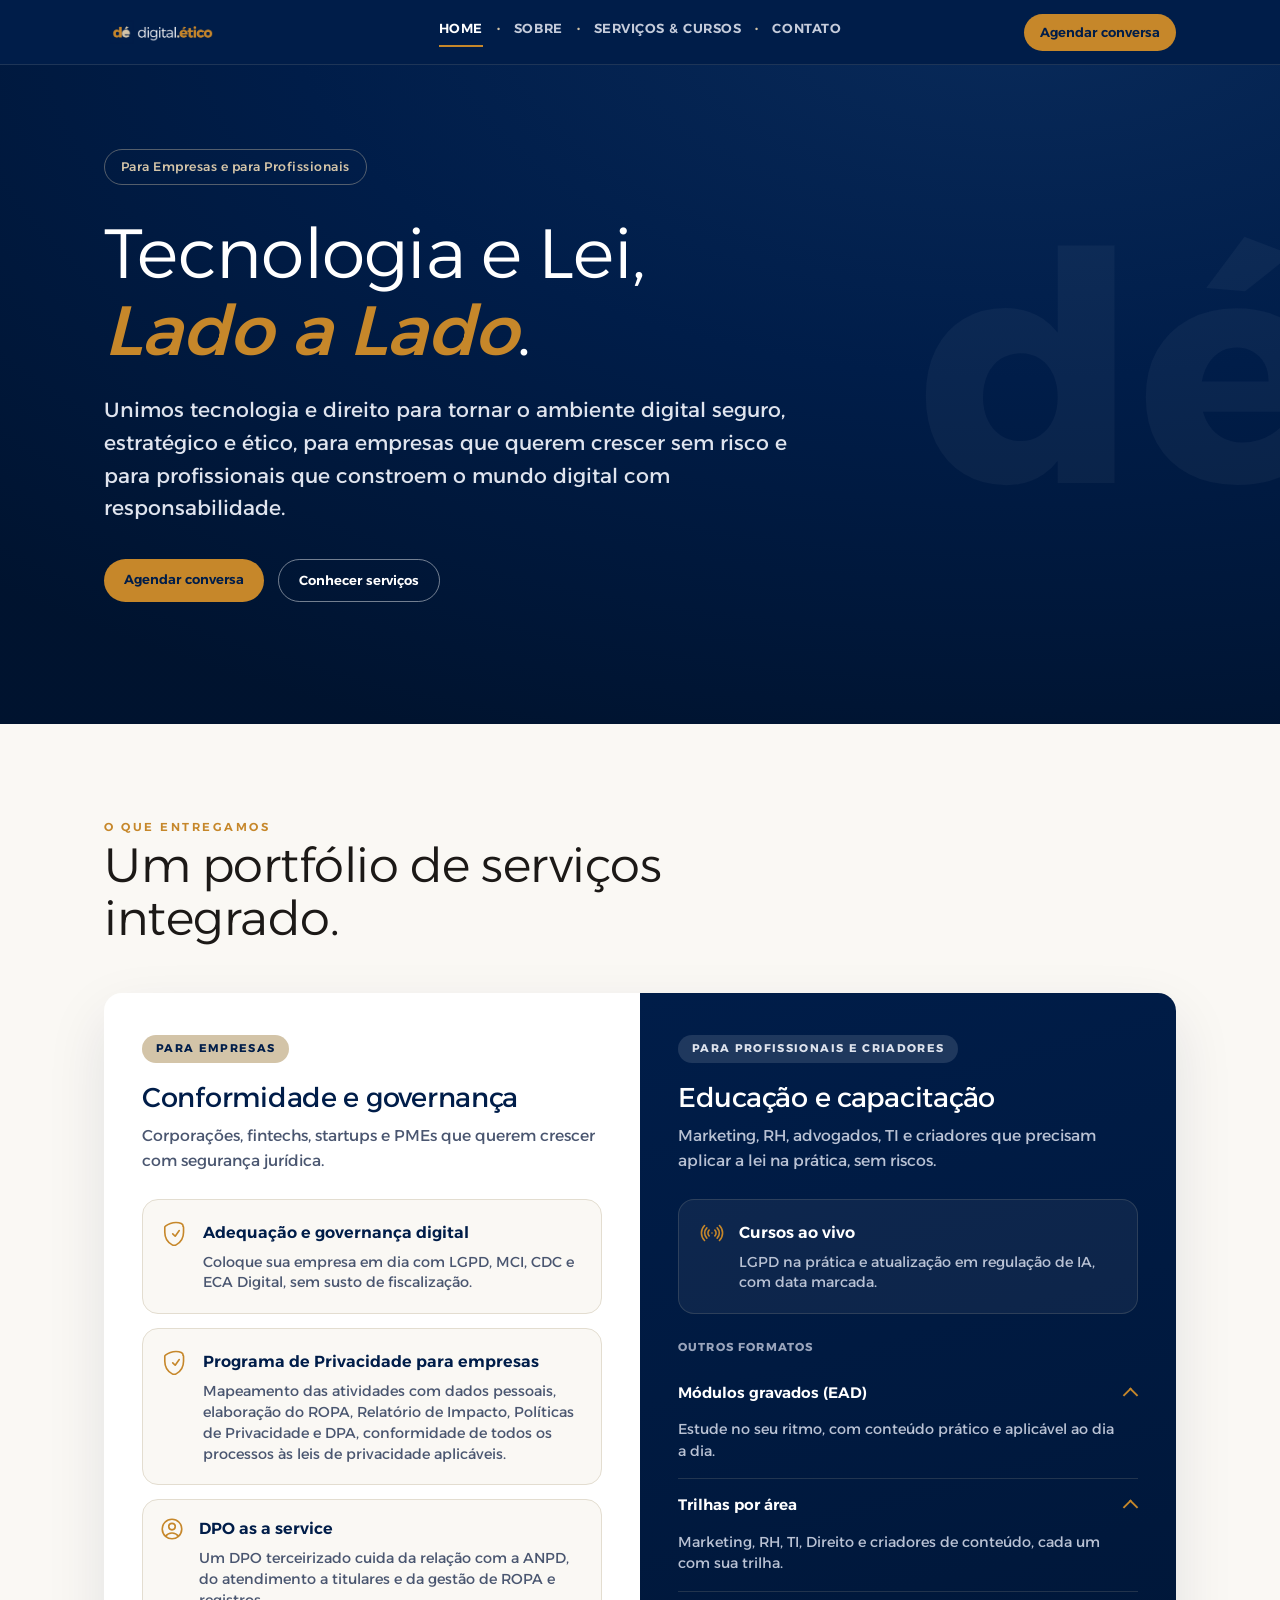
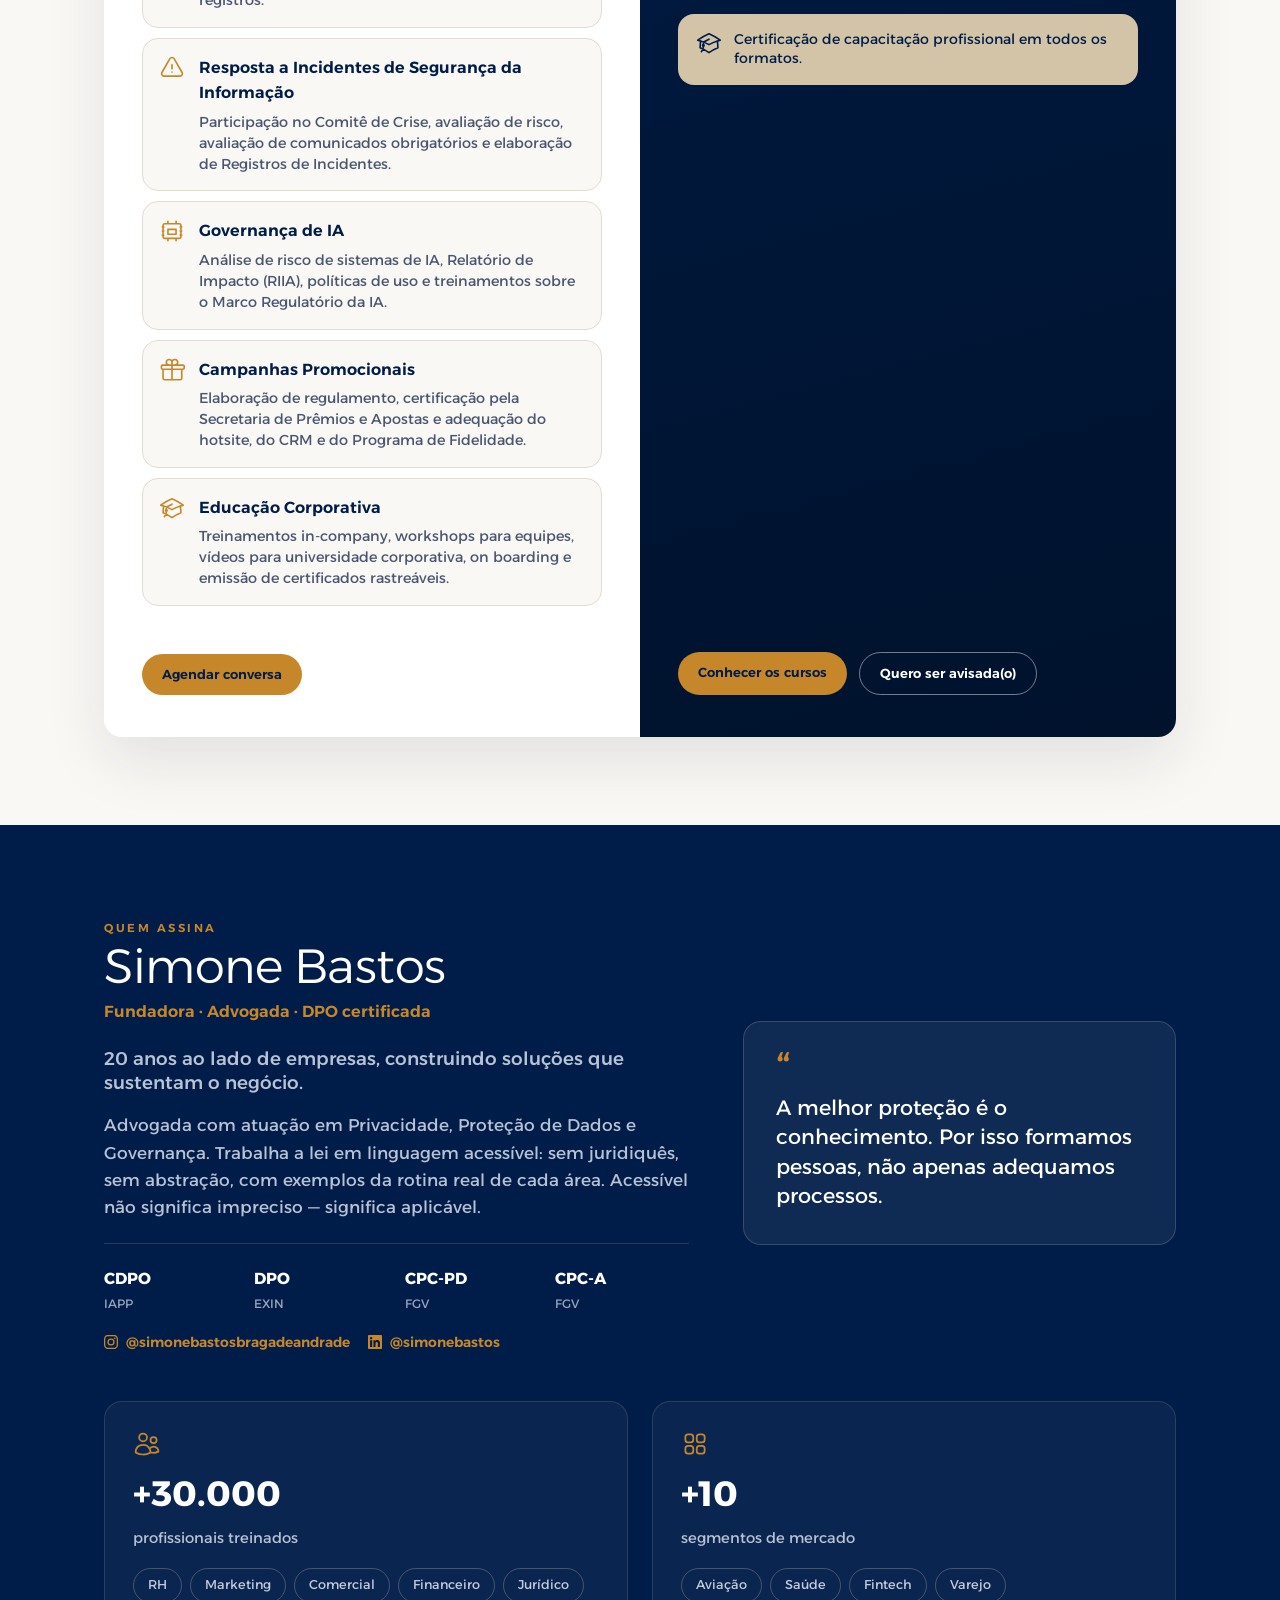
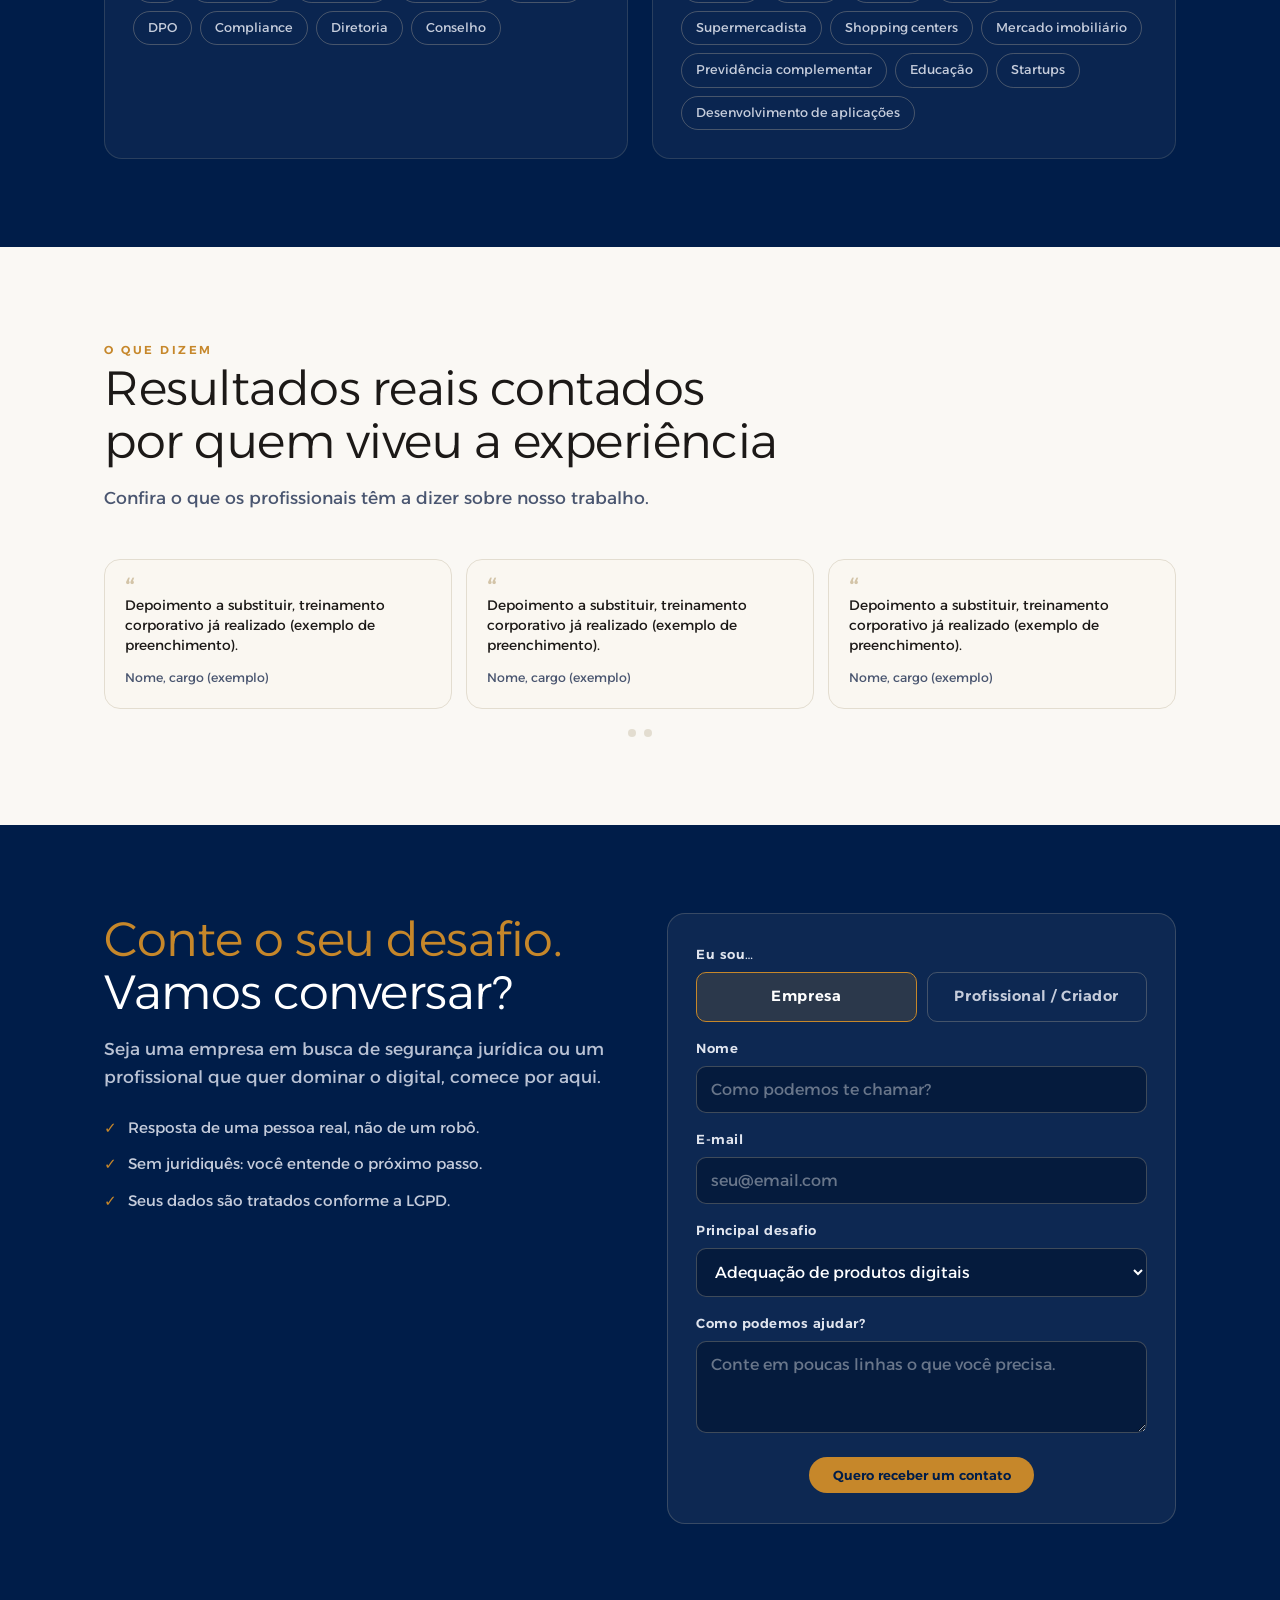
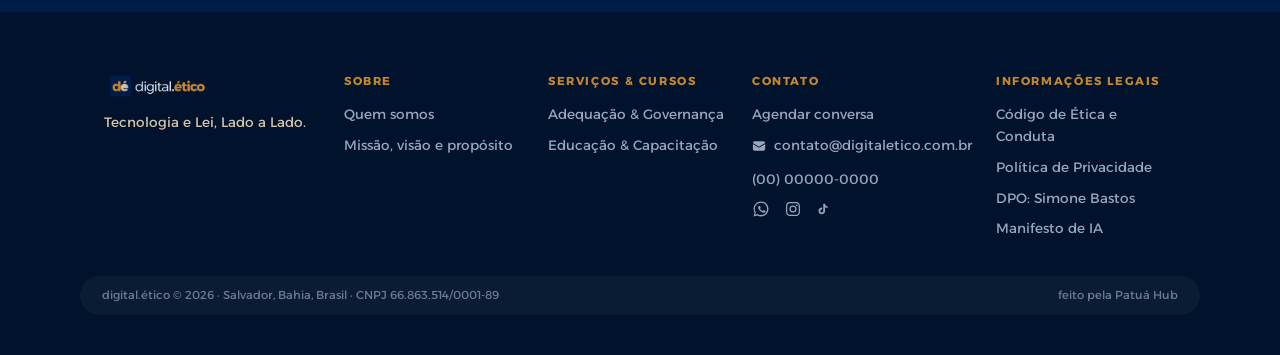
==== commit 79217ea4: "Site: documentos copiados das páginas da cliente, LP Preparatório ANPD v12, H1 e rodapé iguais, sem " ====
--- a/index.html
+++ b/index.html
@@ -52,7 +52,7 @@
   <span class="hero-mark" aria-hidden="true">dé</span>
   <div class="wrap">
     <span class="tag-pill">Para Empresas e para Profissionais</span>
-    <h1>Tecnologia e lei,<br> <span class="accent">lado a lado</span>.</h1>
+    <h1>Tecnologia e Lei,<br> <span class="accent">Lado a Lado</span>.</h1>
     <p class="hook">Unimos tecnologia e direito para tornar o ambiente digital seguro, estratégico e ético, para empresas que querem crescer sem risco e para profissionais que constroem o mundo digital com responsabilidade.</p>
     <div class="cta-row">
       <a href="#contato" class="btn btn-gold">Agendar conversa</a>
@@ -386,7 +386,7 @@
   <div class="wrap foot-grid">
     <div>
       <div class="flogo"><img src="img/logo-horizontal-navy.png" alt="digital.ético"></div>
-      <div class="tagline">Tecnologia e lei, lado a lado.</div>
+      <div class="tagline">Tecnologia e Lei, Lado a Lado.</div>
     </div>
     <div>
       <h5>Sobre</h5>
--- a/css/style.css
+++ b/css/style.css
@@ -530,36 +530,3 @@
   .quote{padding:22px 20px}
   .mvp-item{padding:24px 20px}
 }
-
-/* ---------- documentos legais (política, código, manifesto) ---------- */
-.doc-wrap{display:grid;grid-template-columns:260px minmax(0,1fr);gap:56px;align-items:start}
-.doc-toc{position:sticky;top:88px;border-left:2px solid var(--color-accent);padding-left:20px}
-.doc-toc-title{font-weight:600;font-size:.72rem;letter-spacing:.22em;text-transform:uppercase;color:var(--color-accent);margin-bottom:14px}
-.doc-toc ol{list-style:none;counter-reset:toc;display:flex;flex-direction:column;gap:9px}
-.doc-toc li{counter-increment:toc;font-size:.86rem;line-height:1.35}
-.doc-toc li::before{content:counter(toc,decimal-leading-zero) " ";color:var(--color-accent);font-weight:600;margin-right:6px}
-.doc-toc a{color:var(--color-brand-primary);text-decoration:none}
-.doc-toc a:hover{color:var(--color-accent-hover)}
-.doc-body{max-width:70ch}
-.doc-meta{display:flex;flex-wrap:wrap;gap:6px 24px;font-size:.84rem;color:var(--color-text-muted);padding-bottom:22px;margin-bottom:34px;border-bottom:1px solid var(--color-border)}
-.doc-meta b{color:var(--color-brand-primary);font-weight:600}
-.doc-sec{margin-bottom:40px;scroll-margin-top:96px}
-.doc-sec h2{font-size:1.5rem;color:var(--color-brand-primary);margin-bottom:14px;font-weight:400;line-height:1.2}
-.doc-sec h2 .n{color:var(--color-accent);font-weight:600;margin-right:10px;font-size:.9em}
-.doc-sec p{margin-bottom:14px;color:var(--color-text)}
-.doc-sec ul{margin:0 0 14px 0;padding:0;list-style:none}
-.doc-sec li{position:relative;padding-left:22px;margin-bottom:8px}
-.doc-sec li::before{content:"";position:absolute;left:0;top:.7em;width:8px;height:2px;background:var(--color-accent)}
-.doc-sec a{color:var(--color-brand-primary);text-decoration-color:var(--color-accent);text-underline-offset:3px}
-.doc-callout{background:var(--color-white);border:1px solid var(--color-border);border-left:3px solid var(--color-accent);border-radius:var(--radius-card);padding:18px 22px;margin-bottom:34px;font-size:.95rem;color:var(--color-brand-primary)}
-.doc-draft{background:rgba(var(--color-accent-rgb),.12);border:1px dashed var(--color-accent);border-radius:var(--radius-card);padding:14px 18px;margin-bottom:30px;font-size:.88rem;color:var(--color-brand-primary)}
-.doc-todo{background:rgba(var(--color-accent-rgb),.22);color:var(--color-brand-primary);padding:1px 6px;border-radius:4px;font-size:.88em;font-weight:500}
-.doc-cards{display:grid;grid-template-columns:1fr 1fr;gap:16px;margin-bottom:14px}
-.doc-card{background:var(--color-white);border:1px solid var(--color-border);border-radius:var(--radius-card);padding:18px 20px}
-.doc-card h3{font-size:1.05rem;font-weight:500;color:var(--color-brand-primary);margin-bottom:6px;line-height:1.25}
-.doc-card p{font-size:.92rem;color:var(--color-text-muted);margin:0}
-@media (max-width:900px){
-  .doc-wrap{grid-template-columns:1fr;gap:28px}
-  .doc-toc{position:static}
-  .doc-cards{grid-template-columns:1fr}
-}
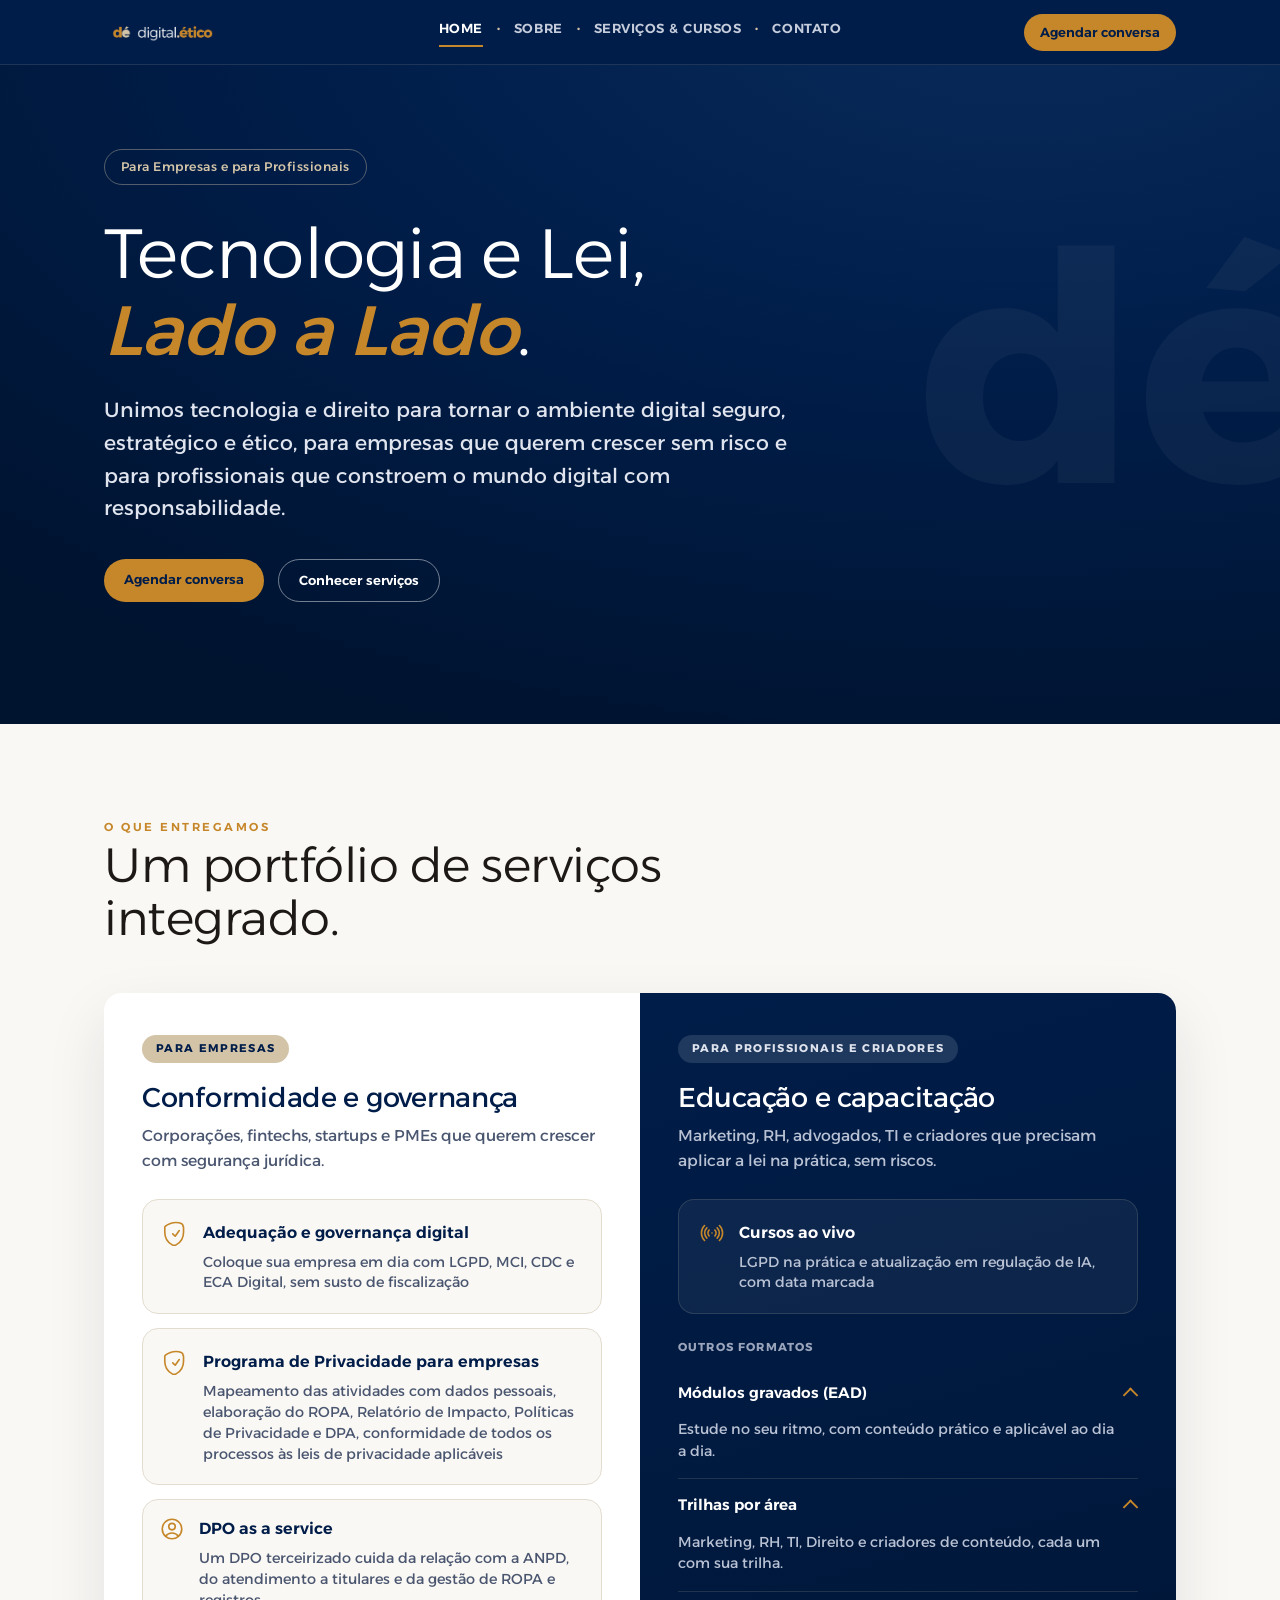
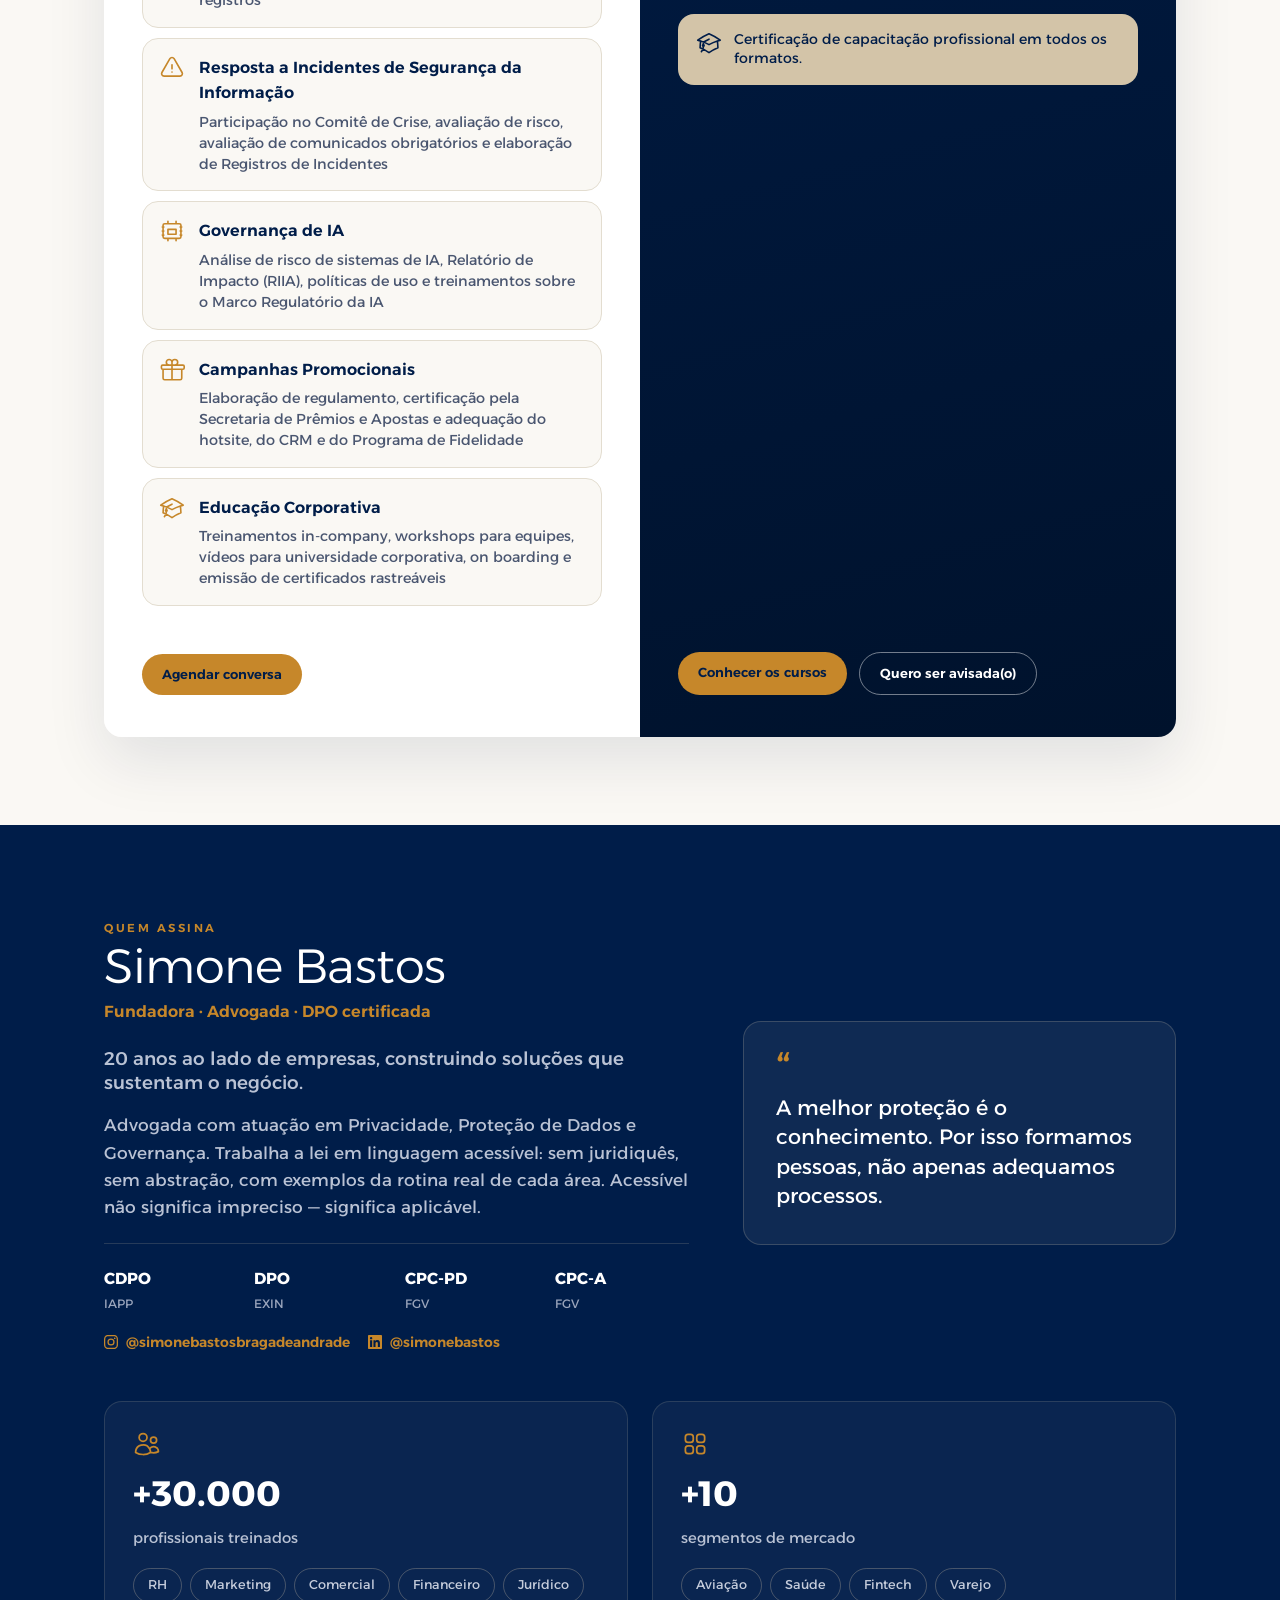
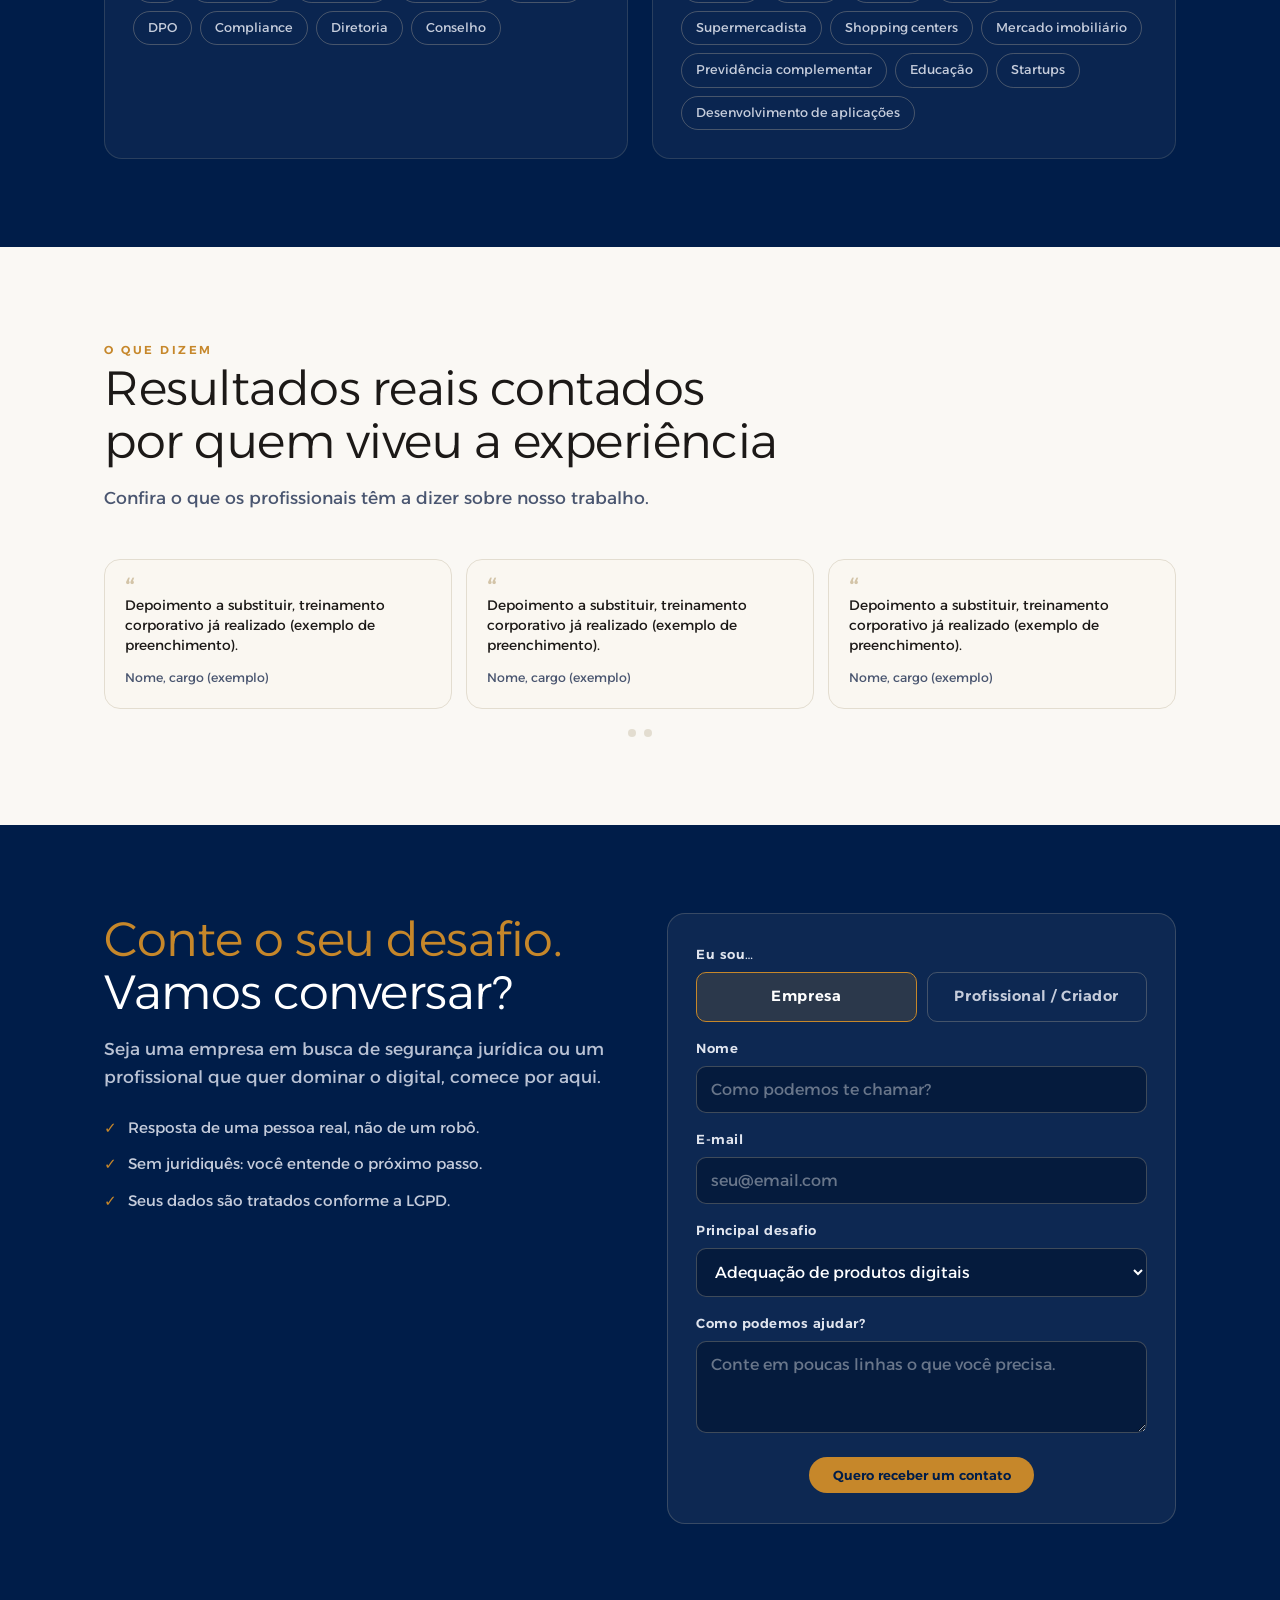
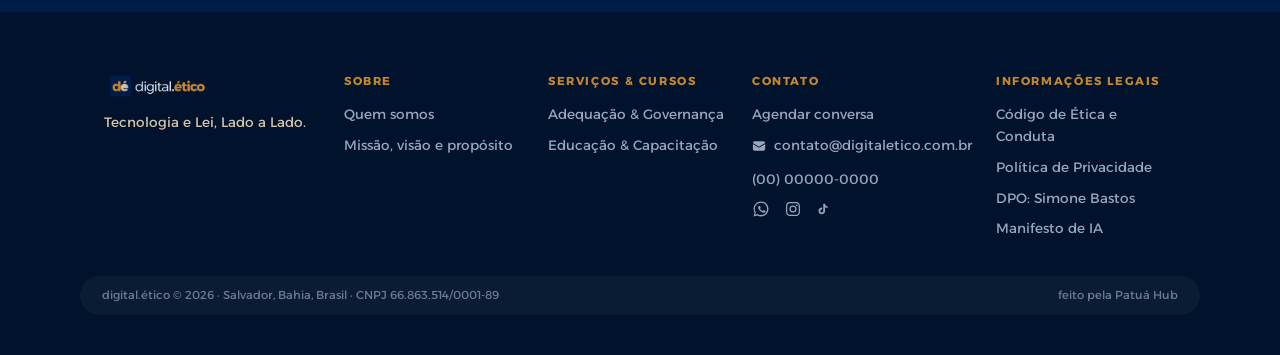
==== commit c1b1ee5a: "LP Preparatório ANPD: template de vídeo, rodapé com documentos e envio da lista de espera via Apps S" ====
--- a/index.html
+++ b/index.html
@@ -85,7 +85,7 @@
             </span>
             <div>
               <h4>Adequação e governança digital</h4>
-              <p>Coloque sua empresa em dia com LGPD, MCI, CDC e ECA Digital, sem susto de fiscalização.</p>
+              <p>Coloque sua empresa em dia com LGPD, MCI, CDC e ECA Digital, sem susto de fiscalização</p>
             </div>
           </div>
           <div class="svc-card">
@@ -94,7 +94,7 @@
             </span>
             <div>
               <h4>Programa de Privacidade para empresas</h4>
-              <p>Mapeamento das atividades com dados pessoais, elaboração do ROPA, Relatório de Impacto, Políticas de Privacidade e DPA, conformidade de todos os processos às leis de privacidade aplicáveis.</p>
+              <p>Mapeamento das atividades com dados pessoais, elaboração do ROPA, Relatório de Impacto, Políticas de Privacidade e DPA, conformidade de todos os processos às leis de privacidade aplicáveis</p>
             </div>
           </div>
           <div class="svc-featured svc-featured-secondary">
@@ -104,7 +104,7 @@
             </span>
             <div>
               <h4>DPO as a service</h4>
-              <p>Um DPO terceirizado cuida da relação com a ANPD, do atendimento a titulares e da gestão de ROPA e registros.</p>
+              <p>Um DPO terceirizado cuida da relação com a ANPD, do atendimento a titulares e da gestão de ROPA e registros</p>
             </div>
           </div>
           <div class="svc-card">
@@ -113,7 +113,7 @@
             </span>
             <div>
               <h4>Resposta a Incidentes de Segurança da Informação</h4>
-              <p>Participação no Comitê de Crise, avaliação de risco, avaliação de comunicados obrigatórios e elaboração de Registros de Incidentes.</p>
+              <p>Participação no Comitê de Crise, avaliação de risco, avaliação de comunicados obrigatórios e elaboração de Registros de Incidentes</p>
             </div>
           </div>
           <div class="svc-card">
@@ -122,7 +122,7 @@
             </span>
             <div>
               <h4>Governança de IA</h4>
-              <p>Análise de risco de sistemas de IA, Relatório de Impacto (RIIA), políticas de uso e treinamentos sobre o Marco Regulatório da IA.</p>
+              <p>Análise de risco de sistemas de IA, Relatório de Impacto (RIIA), políticas de uso e treinamentos sobre o Marco Regulatório da IA</p>
             </div>
           </div>
           <div class="svc-card">
@@ -131,7 +131,7 @@
             </span>
             <div>
               <h4>Campanhas Promocionais</h4>
-              <p>Elaboração de regulamento, certificação pela Secretaria de Prêmios e Apostas e adequação do hotsite, do CRM e do Programa de Fidelidade.</p>
+              <p>Elaboração de regulamento, certificação pela Secretaria de Prêmios e Apostas e adequação do hotsite, do CRM e do Programa de Fidelidade</p>
             </div>
           </div>
           <div class="svc-card">
@@ -140,7 +140,7 @@
             </span>
             <div>
               <h4>Educação Corporativa</h4>
-              <p>Treinamentos in-company, workshops para equipes, vídeos para universidade corporativa, on boarding e emissão de certificados rastreáveis.</p>
+              <p>Treinamentos in-company, workshops para equipes, vídeos para universidade corporativa, on boarding e emissão de certificados rastreáveis</p>
             </div>
           </div>
         </div>
@@ -166,7 +166,7 @@
             </span>
             <div>
               <h4>Cursos ao vivo</h4>
-              <p>LGPD na prática e atualização em regulação de IA, com data marcada.</p>
+              <p>LGPD na prática e atualização em regulação de IA, com data marcada</p>
             </div>
           </div>
         </div>
--- a/css/style.css
+++ b/css/style.css
@@ -530,3 +530,56 @@
   .quote{padding:22px 20px}
   .mvp-item{padding:24px 20px}
 }
+
+/* ---------- documentos legais (política, código, manifesto) ---------- */
+.doc-wrap{display:grid;grid-template-columns:260px minmax(0,1fr);gap:56px;align-items:start}
+.doc-toc{position:sticky;top:88px;border-left:2px solid var(--color-accent);padding-left:20px;max-height:calc(100vh - 120px);overflow:auto}
+.doc-toc-title{font-weight:600;font-size:.72rem;letter-spacing:.22em;text-transform:uppercase;color:var(--color-accent);margin-bottom:14px}
+.doc-toc ol{list-style:none;counter-reset:toc;display:flex;flex-direction:column;gap:9px}
+.doc-toc li{counter-increment:toc;font-size:.84rem;line-height:1.35}
+.doc-toc li::before{content:counter(toc,decimal-leading-zero) " ";color:var(--color-accent);font-weight:600;margin-right:6px}
+.doc-toc a{color:var(--color-brand-primary);text-decoration:none}
+.doc-toc a:hover{color:var(--color-accent-hover)}
+.doc-body{max-width:72ch;font-size:1rem}
+.doc-meta{display:flex;flex-wrap:wrap;gap:6px 24px;font-size:.84rem;font-weight:500;color:var(--color-text-muted);padding-bottom:22px;margin-bottom:34px;border-bottom:1px solid var(--color-border)}
+.doc-body section{margin-bottom:44px;scroll-margin-top:96px}
+.doc-body .sec-head{display:flex;align-items:baseline;gap:14px;margin-bottom:16px}
+.doc-body .sec-num{color:var(--color-accent);font-weight:600;font-size:1.05rem;min-width:1.6em}
+.doc-body .sec-title{font-size:1.5rem;color:var(--color-brand-primary);font-weight:400;line-height:1.2}
+.doc-body p{margin-bottom:14px}
+.doc-body h3{font-size:1.15rem;font-weight:500;color:var(--color-brand-primary);margin:24px 0 10px;line-height:1.3}
+.doc-body h4{font-size:1rem;font-weight:600;color:var(--color-brand-primary);margin-bottom:6px;line-height:1.3;font-family:var(--font-body);letter-spacing:0}
+.doc-body em{font-style:normal;color:var(--color-accent-hover);font-weight:500}
+.doc-body a{color:var(--color-brand-primary);text-decoration-color:var(--color-accent);text-underline-offset:3px}
+.doc-body ul{list-style:none;margin:0 0 16px;padding:0}
+.doc-body li{position:relative;padding-left:22px;margin-bottom:8px}
+.doc-body li::before{content:"";position:absolute;left:0;top:.8em;width:8px;height:2px;background:var(--color-accent)}
+.doc-body ul.forbid li::before{content:"×";background:none;width:auto;height:auto;top:0;color:var(--color-accent-hover);font-weight:700}
+.doc-body .lead-quote{font-family:var(--font-heading);font-weight:300;font-size:1.6rem;line-height:1.25;color:var(--color-brand-primary);margin:6px 0 20px}
+.doc-body .statement{border-left:3px solid var(--color-accent);padding:6px 0 6px 22px;margin:22px 0}
+.doc-body .statement p{font-family:var(--font-heading);font-weight:300;font-size:1.25rem;line-height:1.35;color:var(--color-brand-primary);margin:0}
+.doc-body .box{border-radius:var(--radius-card);padding:20px 24px;margin:22px 0;background:var(--color-white);border:1px solid var(--color-border);border-left:3px solid var(--color-accent)}
+.doc-body .box p{margin:0}
+.doc-body .box.gold{background:rgba(var(--color-accent-rgb),.1);border-color:rgba(var(--color-accent-rgb),.35);border-left-color:var(--color-accent)}
+.doc-body .box.navy{background:var(--color-brand-primary);border-color:var(--color-brand-primary);color:var(--color-text-inverse)}
+.doc-body .box.navy h4{color:var(--color-white)}
+.doc-body .box.navy em,.doc-body .box.navy b{color:var(--color-accent)}
+.doc-body .cards{display:grid;grid-template-columns:1fr 1fr;gap:16px;margin:18px 0}
+.doc-body .card{background:var(--color-white);border:1px solid var(--color-border);border-radius:var(--radius-card);padding:18px 20px}
+.doc-body .card p{font-size:.92rem;color:var(--color-text-muted);margin:0}
+.doc-body .grid-def{display:flex;flex-direction:column;margin:16px 0 22px;border-top:1px solid var(--color-border)}
+.doc-body .def{padding:14px 0;border-bottom:1px solid var(--color-border)}
+.doc-body dt{font-weight:600;color:var(--color-brand-primary);margin-bottom:2px}
+.doc-body dt .n{display:inline-block;color:var(--color-accent);margin-right:8px}
+.doc-body dd{margin:0;color:var(--color-text)}
+.doc-body .contact{display:grid;grid-template-columns:repeat(auto-fit,minmax(200px,1fr));gap:12px;margin:16px 0}
+.doc-body .contact a{display:block;background:var(--color-brand-primary);color:var(--color-white);border-radius:var(--radius-card);padding:14px 18px;text-decoration:none;font-weight:500;font-size:.95rem;overflow-wrap:anywhere}
+.doc-body .contact a small{display:block;font-size:.68rem;letter-spacing:.18em;text-transform:uppercase;color:var(--color-accent);font-weight:600;margin-bottom:4px}
+.doc-body .contact a:hover{background:var(--color-brand-primary-mid)}
+.doc-body small{font-size:.85em}
+@media (max-width:900px){
+  .doc-wrap{grid-template-columns:1fr;gap:28px}
+  .doc-toc{position:static;max-height:none}
+  .doc-body .cards{grid-template-columns:1fr}
+  .doc-body .contact{grid-template-columns:1fr !important}
+}
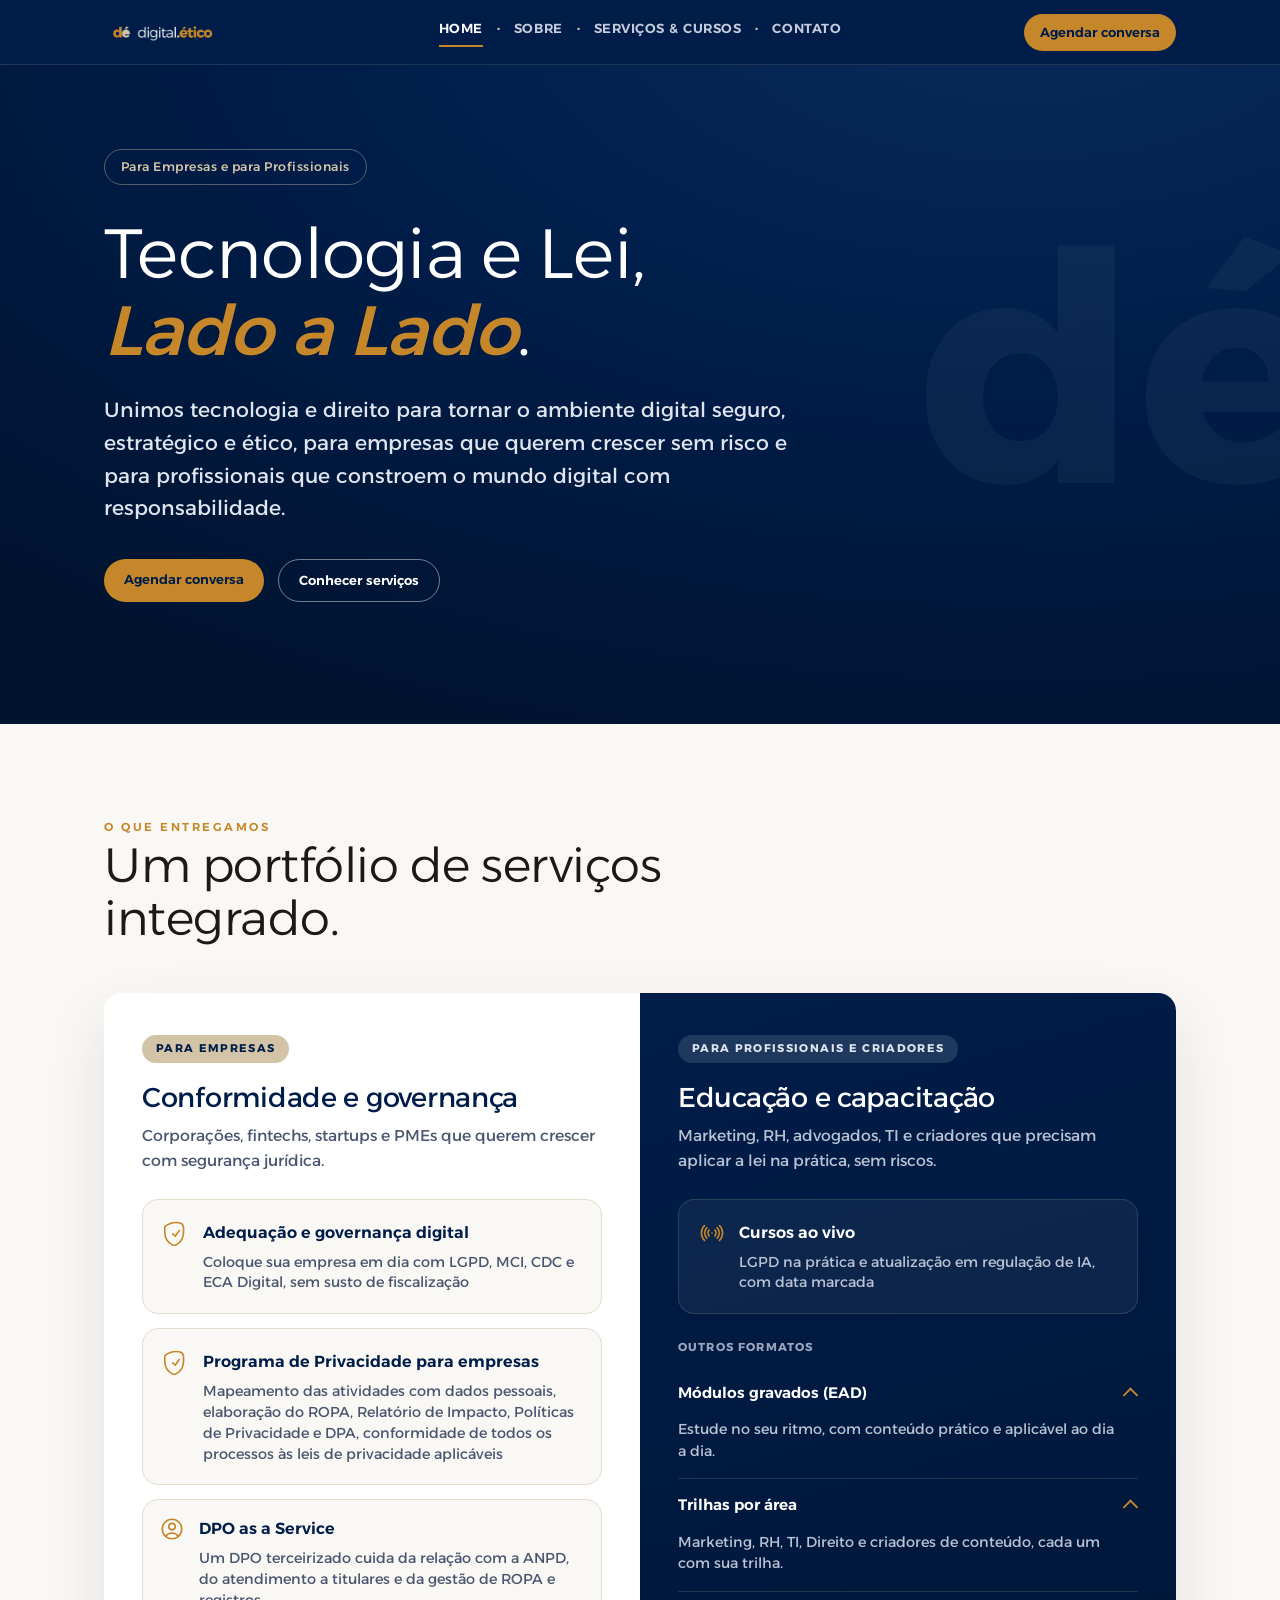
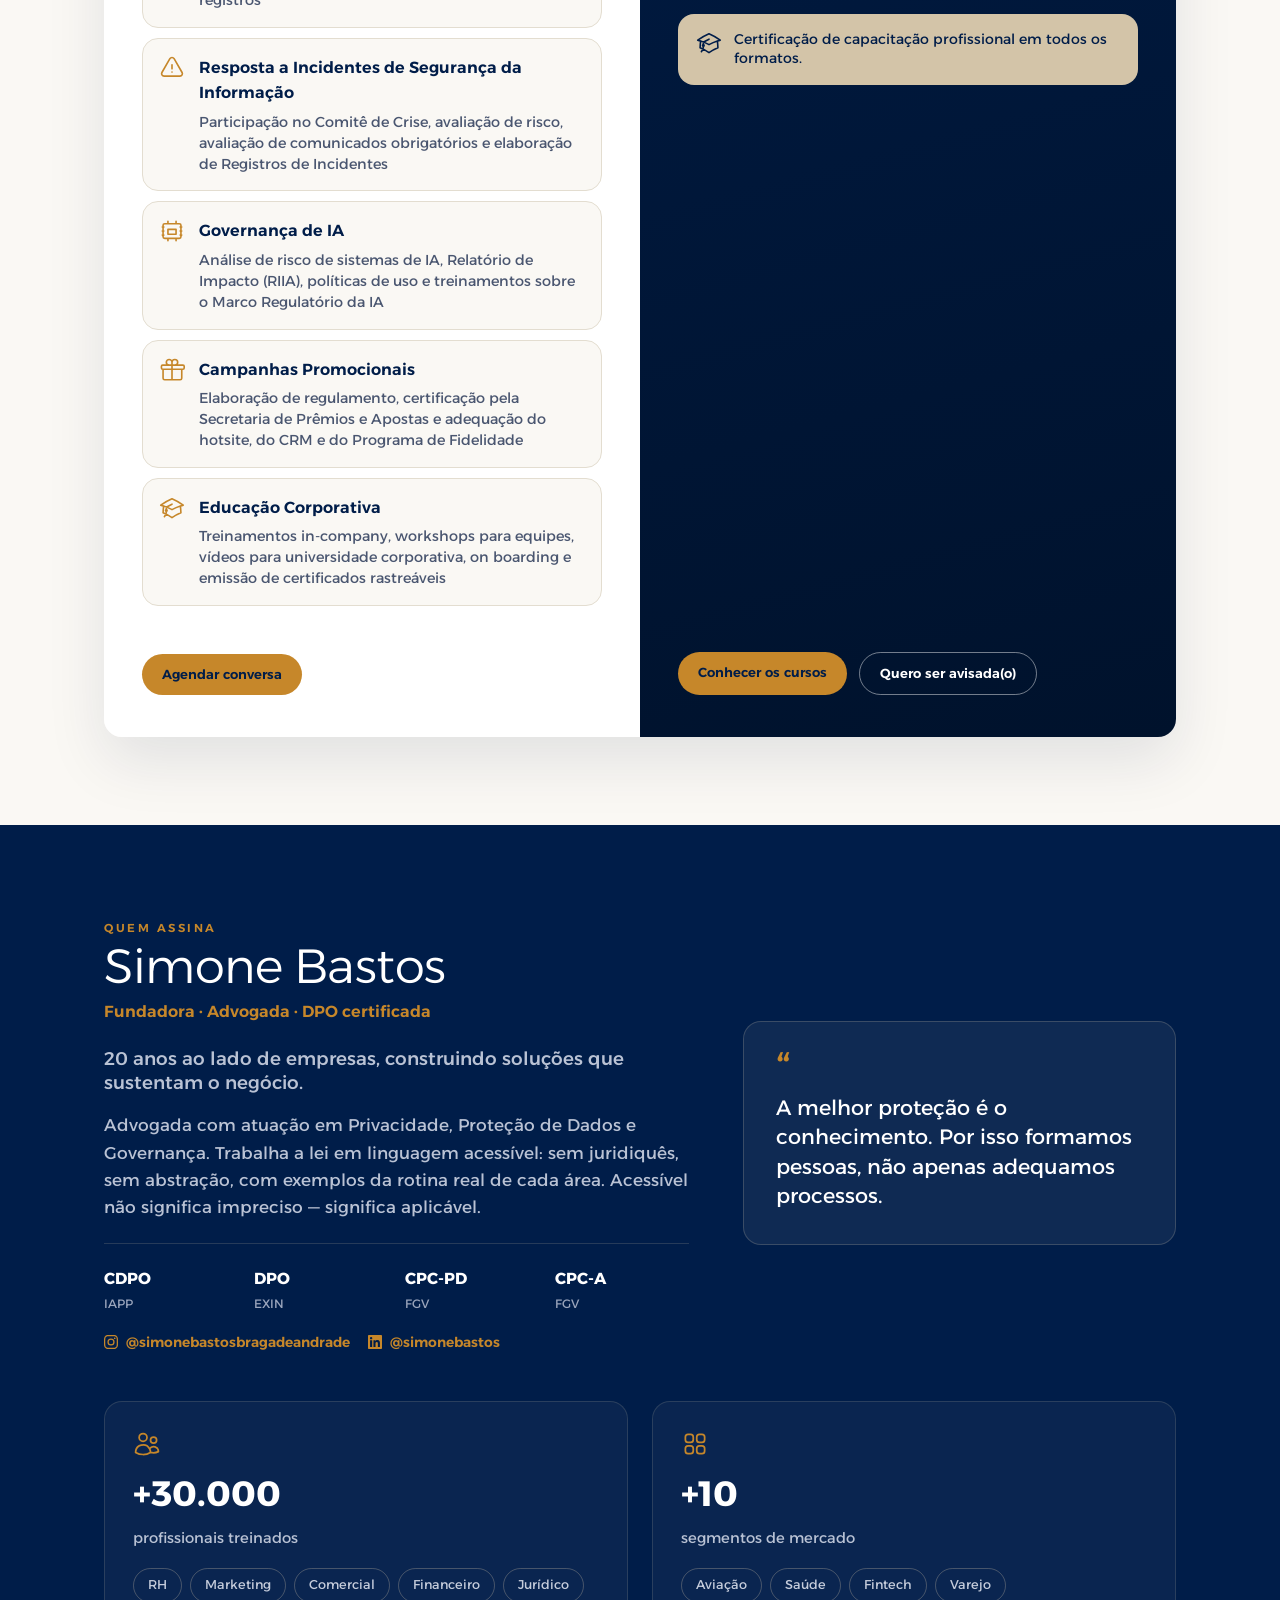
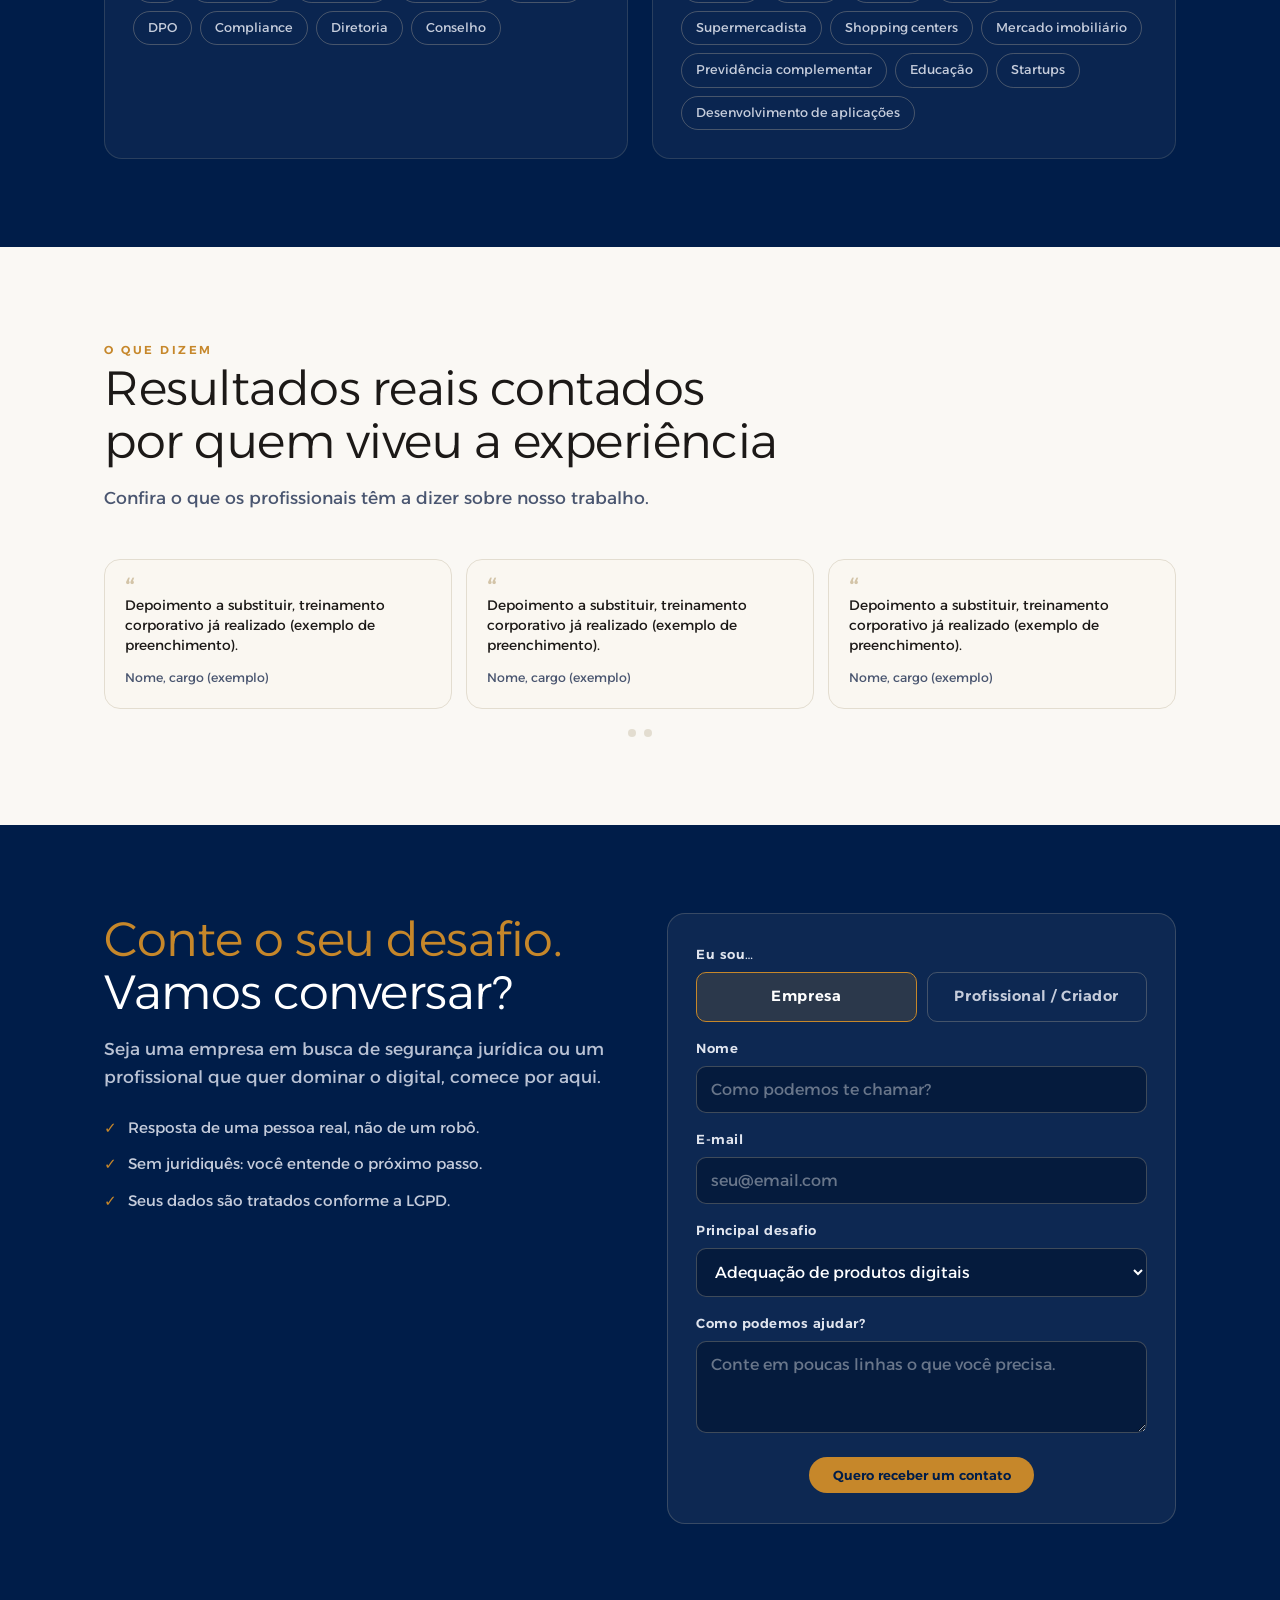
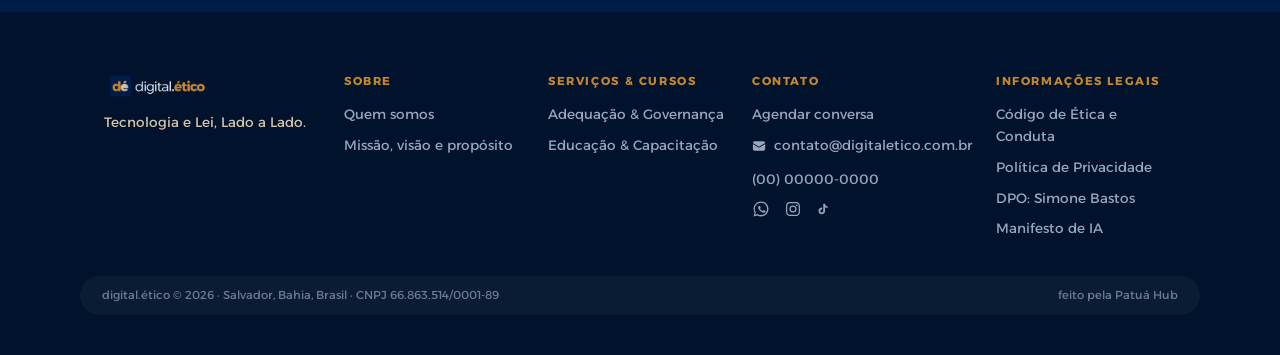
==== commit a17bfa12: "Home: DPO as a Service com S maiúsculo Co-Authored-By: Claude Sonnet 5.5 <noreply@anthropic.com>" ====
--- a/index.html
+++ b/index.html
@@ -103,7 +103,7 @@
               <svg xmlns="http://www.w3.org/2000/svg" fill="none" viewBox="0 0 24 24" stroke-width="1.5" stroke="currentColor"><path stroke-linecap="round" stroke-linejoin="round" d="M17.982 18.725A7.488 7.488 0 0 0 12 15.75a7.488 7.488 0 0 0-5.982 2.975m11.963 0a9 9 0 1 0-11.963 0m11.963 0A8.966 8.966 0 0 1 12 21a8.966 8.966 0 0 1-5.982-2.275M15 9.75a3 3 0 1 1-6 0 3 3 0 0 1 6 0Z" /></svg>
             </span>
             <div>
-              <h4>DPO as a service</h4>
+              <h4>DPO as a Service</h4>
               <p>Um DPO terceirizado cuida da relação com a ANPD, do atendimento a titulares e da gestão de ROPA e registros</p>
             </div>
           </div>
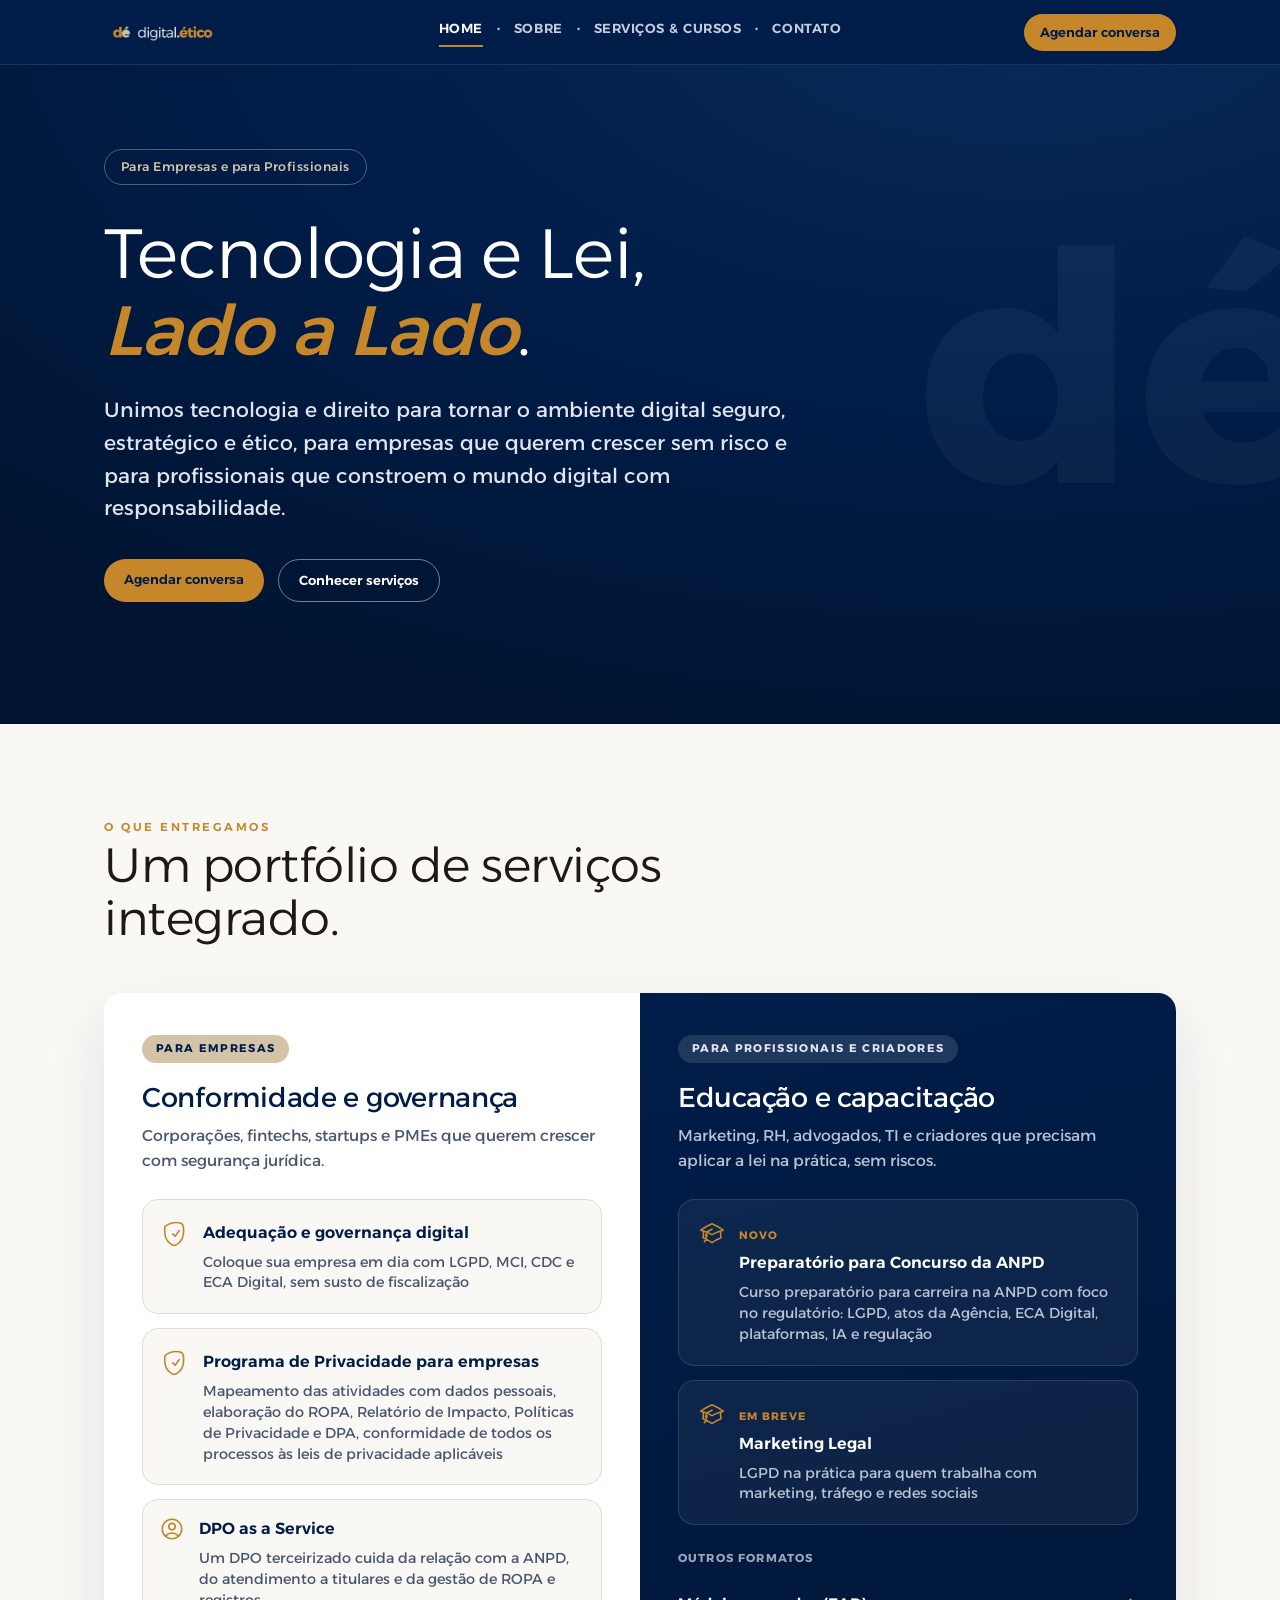
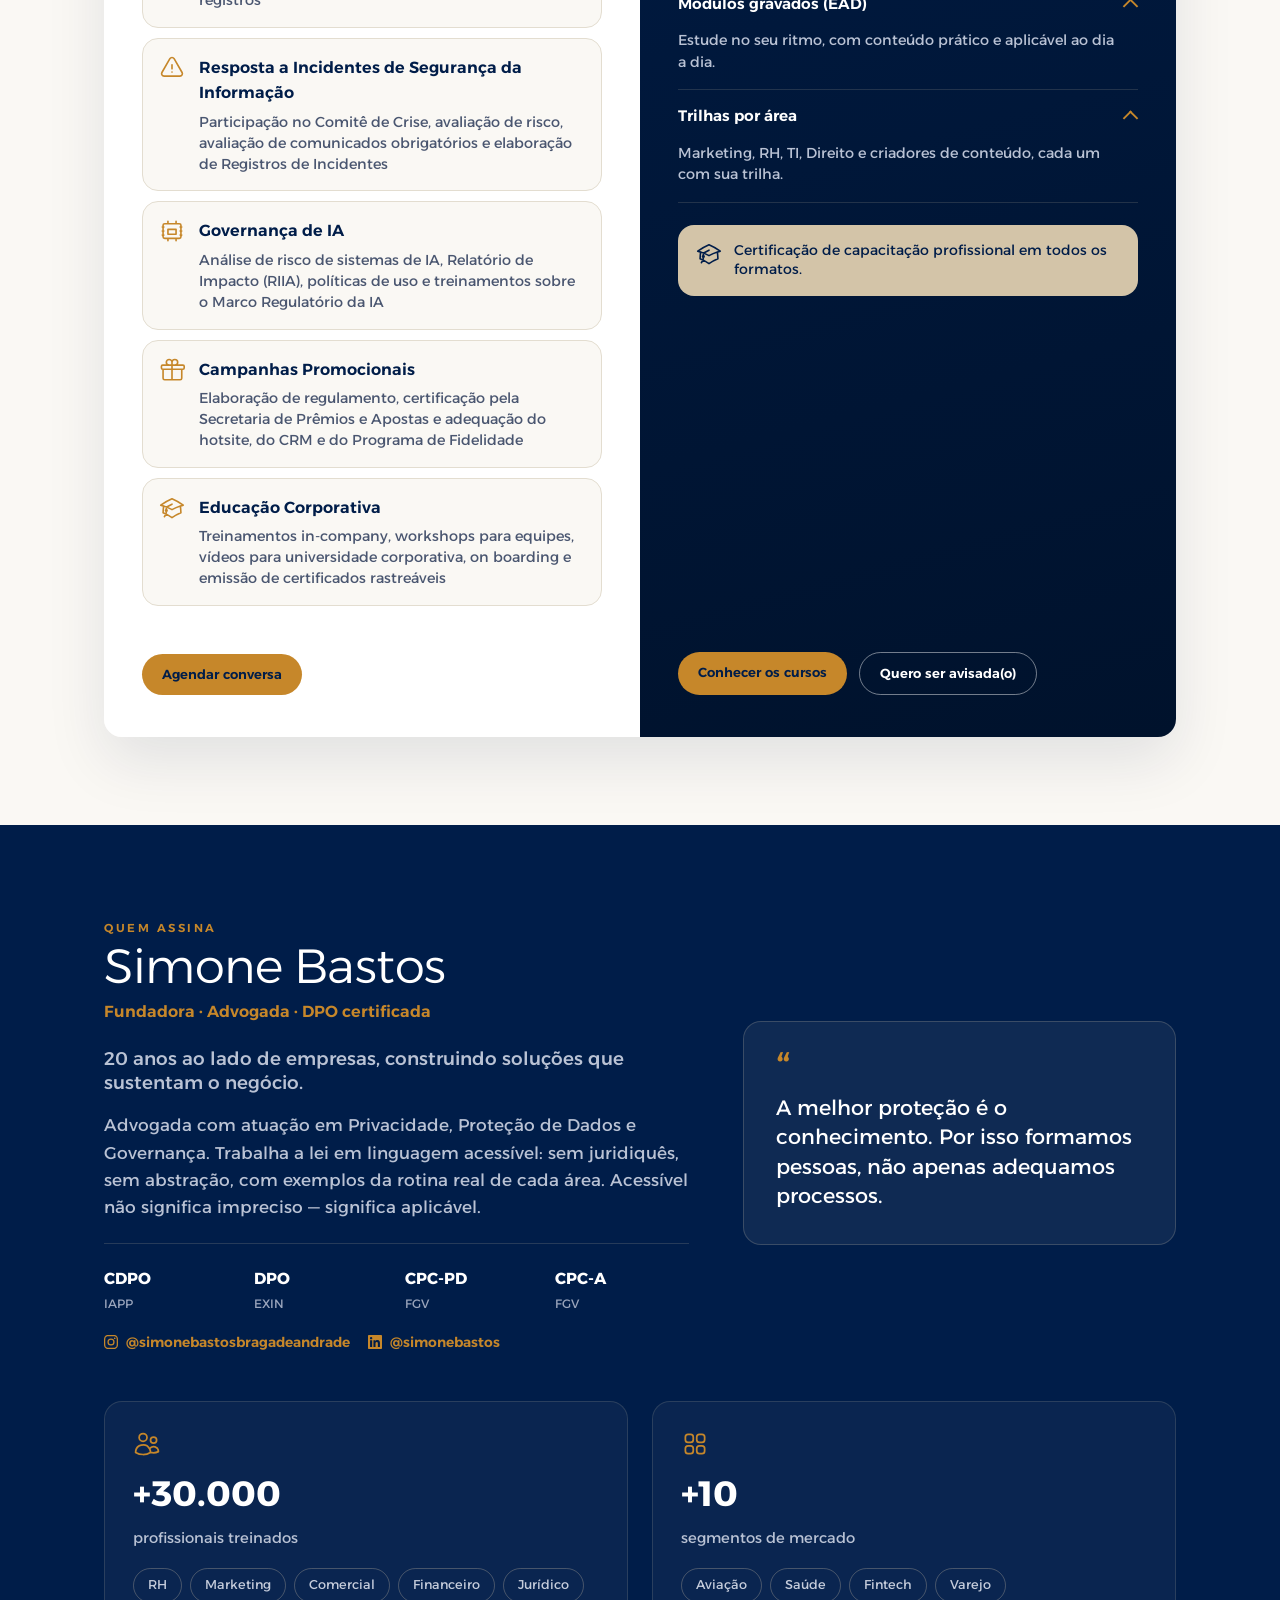
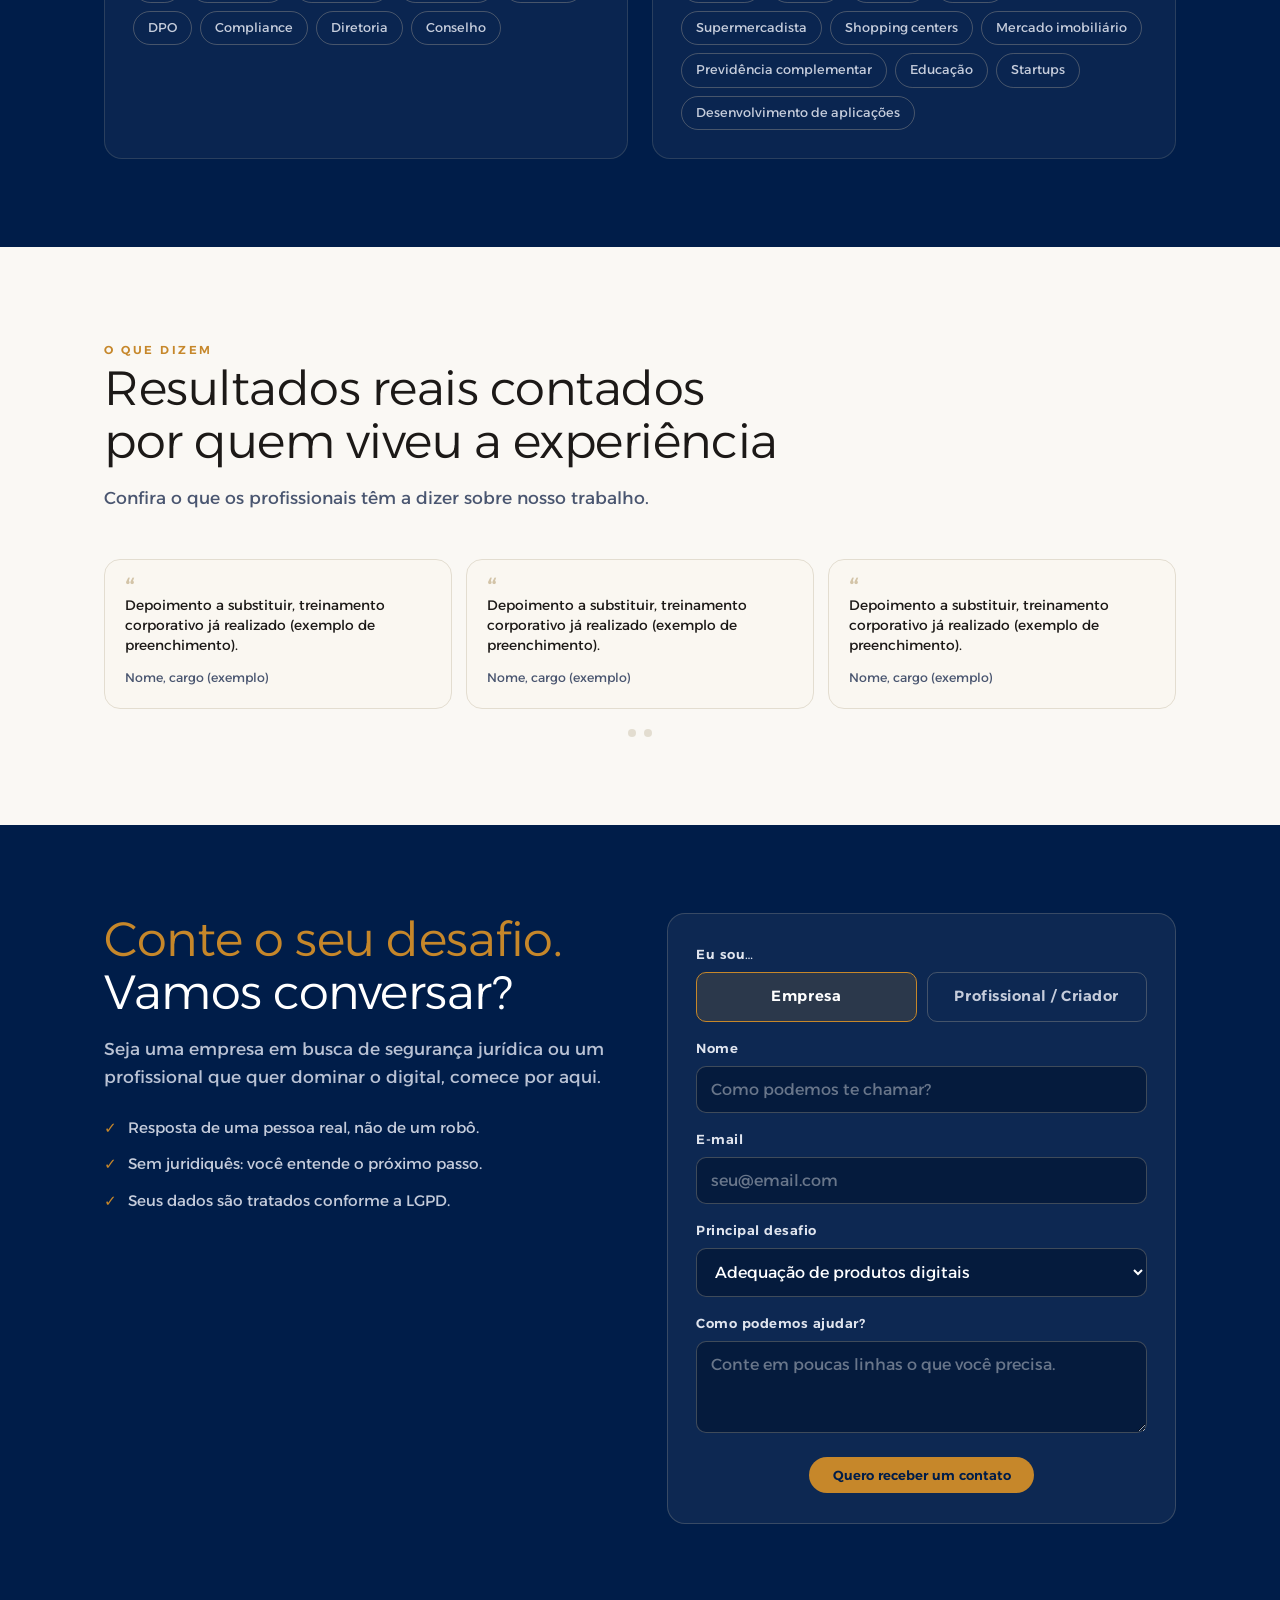
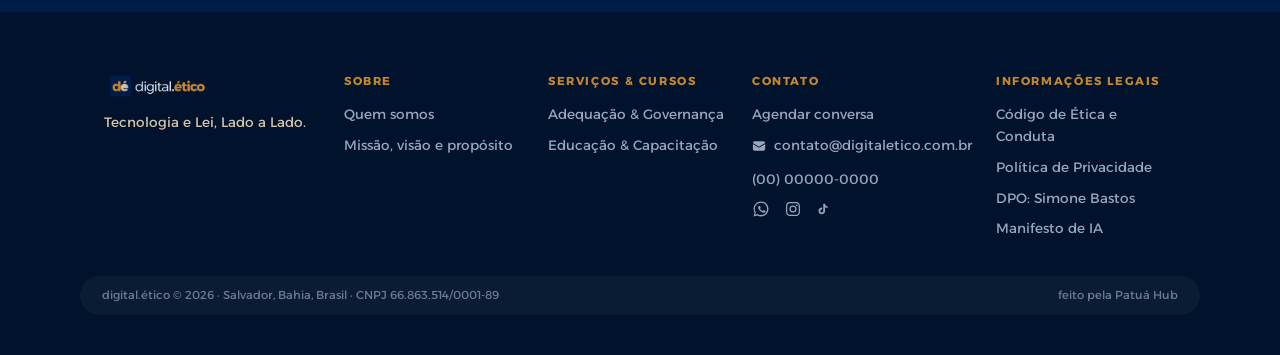
==== commit b5ab66c9: "Home: cards dos cursos (Preparatório ANPD e Marketing Legal em breve) na coluna de educação Co-Autho" ====
--- a/index.html
+++ b/index.html
@@ -160,13 +160,24 @@
         <p>Marketing, RH, advogados, TI e criadores que precisam aplicar a lei na prática, sem riscos.</p>
 
         <div class="svc-featured">
-          <div class="svc-card highlight">
-            <span class="svc-icon" aria-hidden="true">
-              <svg xmlns="http://www.w3.org/2000/svg" fill="none" viewBox="0 0 24 24" stroke-width="1.5" stroke="currentColor"><path stroke-linecap="round" stroke-linejoin="round" d="M9.348 14.652a3.75 3.75 0 0 1 0-5.304m5.304 0a3.75 3.75 0 0 1 0 5.304m-7.425 2.121a6.75 6.75 0 0 1 0-9.546m9.546 0a6.75 6.75 0 0 1 0 9.546M5.106 18.894c-3.808-3.807-3.808-9.98 0-13.788m13.788 0c3.808 3.807 3.808 9.98 0 13.788M12 12h.008v.008H12V12Z" /></svg>
-            </span>
-            <div>
-              <h4>Cursos ao vivo</h4>
-              <p>LGPD na prática e atualização em regulação de IA, com data marcada</p>
+          <a class="svc-card highlight" href="preparatorio-anpd/index.html" style="text-decoration:none">
+            <span class="svc-icon" aria-hidden="true">
+              <svg xmlns="http://www.w3.org/2000/svg" fill="none" viewBox="0 0 24 24" stroke-width="1.5" stroke="currentColor"><path stroke-linecap="round" stroke-linejoin="round" d="M4.26 10.147a60.438 60.438 0 0 0-.491 6.347A48.62 48.62 0 0 1 12 20.904a48.62 48.62 0 0 1 8.232-4.41 60.46 60.46 0 0 0-.491-6.347m-15.482 0a50.636 50.636 0 0 0-2.658-.813A59.906 59.906 0 0 1 12 3.493a59.903 59.903 0 0 1 10.399 5.84c-.896.248-1.783.52-2.658.814m-15.482 0A50.717 50.717 0 0 1 12 13.489a50.702 50.702 0 0 1 7.74-3.342M6.75 15a.75.75 0 1 0 0-1.5.75.75 0 0 0 0 1.5Zm0 0v-3.675A55.378 55.378 0 0 1 12 8.443m-7.007 11.55A5.981 5.981 0 0 0 6.75 15.75v-1.5" /></svg>
+            </span>
+            <div>
+              <span class="course-tag" style="margin-bottom:6px">Novo</span>
+              <h4>Preparatório para Concurso da ANPD</h4>
+              <p>Curso preparatório para carreira na ANPD com foco no regulatório: LGPD, atos da Agência, ECA Digital, plataformas, IA e regulação</p>
+            </div>
+          </a>
+          <div class="svc-card">
+            <span class="svc-icon" aria-hidden="true">
+              <svg xmlns="http://www.w3.org/2000/svg" fill="none" viewBox="0 0 24 24" stroke-width="1.5" stroke="currentColor"><path stroke-linecap="round" stroke-linejoin="round" d="M4.26 10.147a60.438 60.438 0 0 0-.491 6.347A48.62 48.62 0 0 1 12 20.904a48.62 48.62 0 0 1 8.232-4.41 60.46 60.46 0 0 0-.491-6.347m-15.482 0a50.636 50.636 0 0 0-2.658-.813A59.906 59.906 0 0 1 12 3.493a59.903 59.903 0 0 1 10.399 5.84c-.896.248-1.783.52-2.658.814m-15.482 0A50.717 50.717 0 0 1 12 13.489a50.702 50.702 0 0 1 7.74-3.342M6.75 15a.75.75 0 1 0 0-1.5.75.75 0 0 0 0 1.5Zm0 0v-3.675A55.378 55.378 0 0 1 12 8.443m-7.007 11.55A5.981 5.981 0 0 0 6.75 15.75v-1.5" /></svg>
+            </span>
+            <div>
+              <span class="course-tag" style="margin-bottom:6px">Em breve</span>
+              <h4>Marketing Legal</h4>
+              <p>LGPD na prática para quem trabalha com marketing, tráfego e redes sociais</p>
             </div>
           </div>
         </div>
@@ -359,7 +370,7 @@
           <select id="desafio" name="desafio">
             <option value="lgpd">Adequação de produtos digitais</option>
             <option value="privacidade">Programa de Privacidade para empresas</option>
-            <option value="dpo">DPOaaS</option>
+            <option value="dpo">DPO as a Service</option>
             <option value="incidente">Resposta a Incidentes de Segurança da Informação</option>
             <option value="ia">Governança de IA</option>
             <option value="campanhas">Campanhas Promocionais</option>
--- a/css/style.css
+++ b/css/style.css
@@ -532,54 +532,60 @@
 }
 
 /* ---------- documentos legais (política, código, manifesto) ---------- */
-.doc-wrap{display:grid;grid-template-columns:260px minmax(0,1fr);gap:56px;align-items:start}
-.doc-toc{position:sticky;top:88px;border-left:2px solid var(--color-accent);padding-left:20px;max-height:calc(100vh - 120px);overflow:auto}
-.doc-toc-title{font-weight:600;font-size:.72rem;letter-spacing:.22em;text-transform:uppercase;color:var(--color-accent);margin-bottom:14px}
-.doc-toc ol{list-style:none;counter-reset:toc;display:flex;flex-direction:column;gap:9px}
-.doc-toc li{counter-increment:toc;font-size:.84rem;line-height:1.35}
-.doc-toc li::before{content:counter(toc,decimal-leading-zero) " ";color:var(--color-accent);font-weight:600;margin-right:6px}
-.doc-toc a{color:var(--color-brand-primary);text-decoration:none}
-.doc-toc a:hover{color:var(--color-accent-hover)}
-.doc-body{max-width:72ch;font-size:1rem}
-.doc-meta{display:flex;flex-wrap:wrap;gap:6px 24px;font-size:.84rem;font-weight:500;color:var(--color-text-muted);padding-bottom:22px;margin-bottom:34px;border-bottom:1px solid var(--color-border)}
-.doc-body section{margin-bottom:44px;scroll-margin-top:96px}
-.doc-body .sec-head{display:flex;align-items:baseline;gap:14px;margin-bottom:16px}
-.doc-body .sec-num{color:var(--color-accent);font-weight:600;font-size:1.05rem;min-width:1.6em}
-.doc-body .sec-title{font-size:1.5rem;color:var(--color-brand-primary);font-weight:400;line-height:1.2}
-.doc-body p{margin-bottom:14px}
-.doc-body h3{font-size:1.15rem;font-weight:500;color:var(--color-brand-primary);margin:24px 0 10px;line-height:1.3}
-.doc-body h4{font-size:1rem;font-weight:600;color:var(--color-brand-primary);margin-bottom:6px;line-height:1.3;font-family:var(--font-body);letter-spacing:0}
-.doc-body em{font-style:normal;color:var(--color-accent-hover);font-weight:500}
-.doc-body a{color:var(--color-brand-primary);text-decoration-color:var(--color-accent);text-underline-offset:3px}
-.doc-body ul{list-style:none;margin:0 0 16px;padding:0}
-.doc-body li{position:relative;padding-left:22px;margin-bottom:8px}
-.doc-body li::before{content:"";position:absolute;left:0;top:.8em;width:8px;height:2px;background:var(--color-accent)}
-.doc-body ul.forbid li::before{content:"×";background:none;width:auto;height:auto;top:0;color:var(--color-accent-hover);font-weight:700}
-.doc-body .lead-quote{font-family:var(--font-heading);font-weight:300;font-size:1.6rem;line-height:1.25;color:var(--color-brand-primary);margin:6px 0 20px}
-.doc-body .statement{border-left:3px solid var(--color-accent);padding:6px 0 6px 22px;margin:22px 0}
-.doc-body .statement p{font-family:var(--font-heading);font-weight:300;font-size:1.25rem;line-height:1.35;color:var(--color-brand-primary);margin:0}
-.doc-body .box{border-radius:var(--radius-card);padding:20px 24px;margin:22px 0;background:var(--color-white);border:1px solid var(--color-border);border-left:3px solid var(--color-accent)}
-.doc-body .box p{margin:0}
-.doc-body .box.gold{background:rgba(var(--color-accent-rgb),.1);border-color:rgba(var(--color-accent-rgb),.35);border-left-color:var(--color-accent)}
-.doc-body .box.navy{background:var(--color-brand-primary);border-color:var(--color-brand-primary);color:var(--color-text-inverse)}
-.doc-body .box.navy h4{color:var(--color-white)}
-.doc-body .box.navy em,.doc-body .box.navy b{color:var(--color-accent)}
-.doc-body .cards{display:grid;grid-template-columns:1fr 1fr;gap:16px;margin:18px 0}
-.doc-body .card{background:var(--color-white);border:1px solid var(--color-border);border-radius:var(--radius-card);padding:18px 20px}
-.doc-body .card p{font-size:.92rem;color:var(--color-text-muted);margin:0}
-.doc-body .grid-def{display:flex;flex-direction:column;margin:16px 0 22px;border-top:1px solid var(--color-border)}
-.doc-body .def{padding:14px 0;border-bottom:1px solid var(--color-border)}
-.doc-body dt{font-weight:600;color:var(--color-brand-primary);margin-bottom:2px}
-.doc-body dt .n{display:inline-block;color:var(--color-accent);margin-right:8px}
-.doc-body dd{margin:0;color:var(--color-text)}
-.doc-body .contact{display:grid;grid-template-columns:repeat(auto-fit,minmax(200px,1fr));gap:12px;margin:16px 0}
-.doc-body .contact a{display:block;background:var(--color-brand-primary);color:var(--color-white);border-radius:var(--radius-card);padding:14px 18px;text-decoration:none;font-weight:500;font-size:.95rem;overflow-wrap:anywhere}
-.doc-body .contact a small{display:block;font-size:.68rem;letter-spacing:.18em;text-transform:uppercase;color:var(--color-accent);font-weight:600;margin-bottom:4px}
-.doc-body .contact a:hover{background:var(--color-brand-primary-mid)}
-.doc-body small{font-size:.85em}
-@media (max-width:900px){
-  .doc-wrap{grid-template-columns:1fr;gap:28px}
-  .doc-toc{position:static;max-height:none}
-  .doc-body .cards{grid-template-columns:1fr}
-  .doc-body .contact{grid-template-columns:1fr !important}
-}
+.doc-intro{padding:56px 0 48px}
+.doc-meta{display:flex;flex-wrap:wrap;gap:6px 24px;font-size:.84rem;font-weight:500;color:var(--color-text-muted);margin-bottom:28px}
+.doc-index{margin:0}
+.doc-index .chip{text-decoration:none;transition:border-color .2s,color .2s}
+.doc-index .chip:hover{border-color:var(--color-accent);color:var(--color-accent-hover)}
+.doc-sec{padding:64px 0;scroll-margin-top:64px}
+.doc-sec .sec-head{margin-bottom:28px}
+.doc-sec h2{font-size:clamp(1.7rem,3.2vw,2.3rem);margin-bottom:0}
+.doc-prose{max-width:74ch}
+.doc-prose p{margin-bottom:14px}
+.doc-prose p,.doc-prose li,.doc-prose dd{color:var(--color-text)}
+.doc-prose b{font-weight:600;color:var(--color-brand-primary)}
+.doc-prose em{font-style:normal;color:var(--color-accent-hover);font-weight:500}
+.doc-prose a{color:var(--color-brand-primary);text-decoration-color:var(--color-accent);text-underline-offset:3px}
+.doc-prose h3{font-family:var(--font-body);font-weight:600;font-size:1.12rem;color:var(--color-brand-primary);margin:26px 0 10px;line-height:1.3}
+.doc-prose h4{font-family:var(--font-body);font-weight:600;font-size:1.05rem;color:var(--color-brand-primary);margin-bottom:8px;line-height:1.3;letter-spacing:0}
+.doc-prose ul{list-style:none;margin:0 0 18px;padding:0}
+.doc-prose li{position:relative;padding-left:22px;margin-bottom:8px}
+.doc-prose li::before{content:"";position:absolute;left:0;top:.85em;width:8px;height:2px;background:var(--color-accent)}
+.doc-prose small{font-size:.85em}
+.doc-prose .statement{border-left:3px solid var(--color-accent);padding:4px 0 4px 24px;margin:26px 0}
+.doc-prose .statement p{font-family:var(--font-heading);font-weight:300;font-size:1.35rem;line-height:1.35;color:var(--color-brand-primary);margin:0}
+/* caixas = painéis do DS */
+.doc-prose .box{border-radius:var(--radius-panel);padding:30px 32px;margin:26px 0;background:rgba(var(--color-surface-alt-rgb),.28);border:1px solid rgba(var(--color-surface-alt-rgb),.55)}
+.doc-prose .box p{margin:0;font-size:.98rem}
+.doc-prose .box.gold{background:rgba(var(--color-accent-rgb),.1);border-color:rgba(var(--color-accent-rgb),.35)}
+.doc-prose .box.navy{background:var(--color-brand-primary);border-color:rgba(var(--color-surface-alt-rgb),.16);color:var(--color-text-inverse)}
+.doc-prose .box.navy h4{color:var(--color-white);font-family:var(--font-heading);font-weight:500;font-size:1.2rem}
+.doc-prose .box.navy p,.doc-prose .box.navy li{color:var(--color-text-inverse)}
+.doc-prose .box.navy em,.doc-prose .box.navy b{color:var(--color-accent)}
+/* cards = area-card */
+.doc-prose .cards{display:flex;flex-direction:column;gap:16px;margin:22px 0}
+.doc-prose .card{background:var(--color-white);border:1px solid var(--color-border);border-radius:var(--radius-card);padding:24px 28px}
+.doc-sec.white .card{background:var(--color-surface)}
+.doc-prose .card h4{font-size:1.1rem}
+.doc-prose .card p{font-size:.92rem;line-height:1.55;color:var(--color-text-muted);margin:0}
+/* definições numeradas = values-list; glossário = cv-list */
+.doc-prose .values-list{margin:18px 0 24px}
+.doc-prose .value-item{padding:24px 0}
+.doc-prose .value-item h3{margin:0 0 6px;font-family:var(--font-body)}
+.doc-prose .value-item p{margin:0}
+.doc-prose .cv-list{margin:18px 0 24px}
+.doc-prose .cv-list li{padding:14px 0;grid-template-columns:220px 1fr;font-size:.95rem}
+.doc-prose .cv-list li::before{display:none}
+.doc-prose .cv-list .k{letter-spacing:.06em}
+/* contatos = painel navy */
+.doc-prose .contact{display:grid;grid-template-columns:repeat(auto-fit,minmax(220px,1fr));gap:14px;margin:20px 0}
+.doc-prose .contact a{display:block;background:var(--color-brand-primary);color:var(--color-white);border-radius:var(--radius-card);padding:18px 22px;text-decoration:none;font-weight:500;font-size:.95rem;overflow-wrap:anywhere;transition:background .2s}
+.doc-prose .contact a small{display:block;font-size:.68rem;letter-spacing:.22em;text-transform:uppercase;color:var(--color-accent);font-weight:600;margin-bottom:6px}
+.doc-prose .contact a:hover{background:var(--color-brand-primary-mid)}
+@media (max-width:700px){
+  .doc-sec{padding:48px 0}
+  .doc-prose .box{padding:24px 20px}
+  .doc-prose .card{padding:20px}
+  .doc-prose .cv-list li{grid-template-columns:1fr;gap:4px}
+  .doc-prose .contact{grid-template-columns:1fr !important}
+}
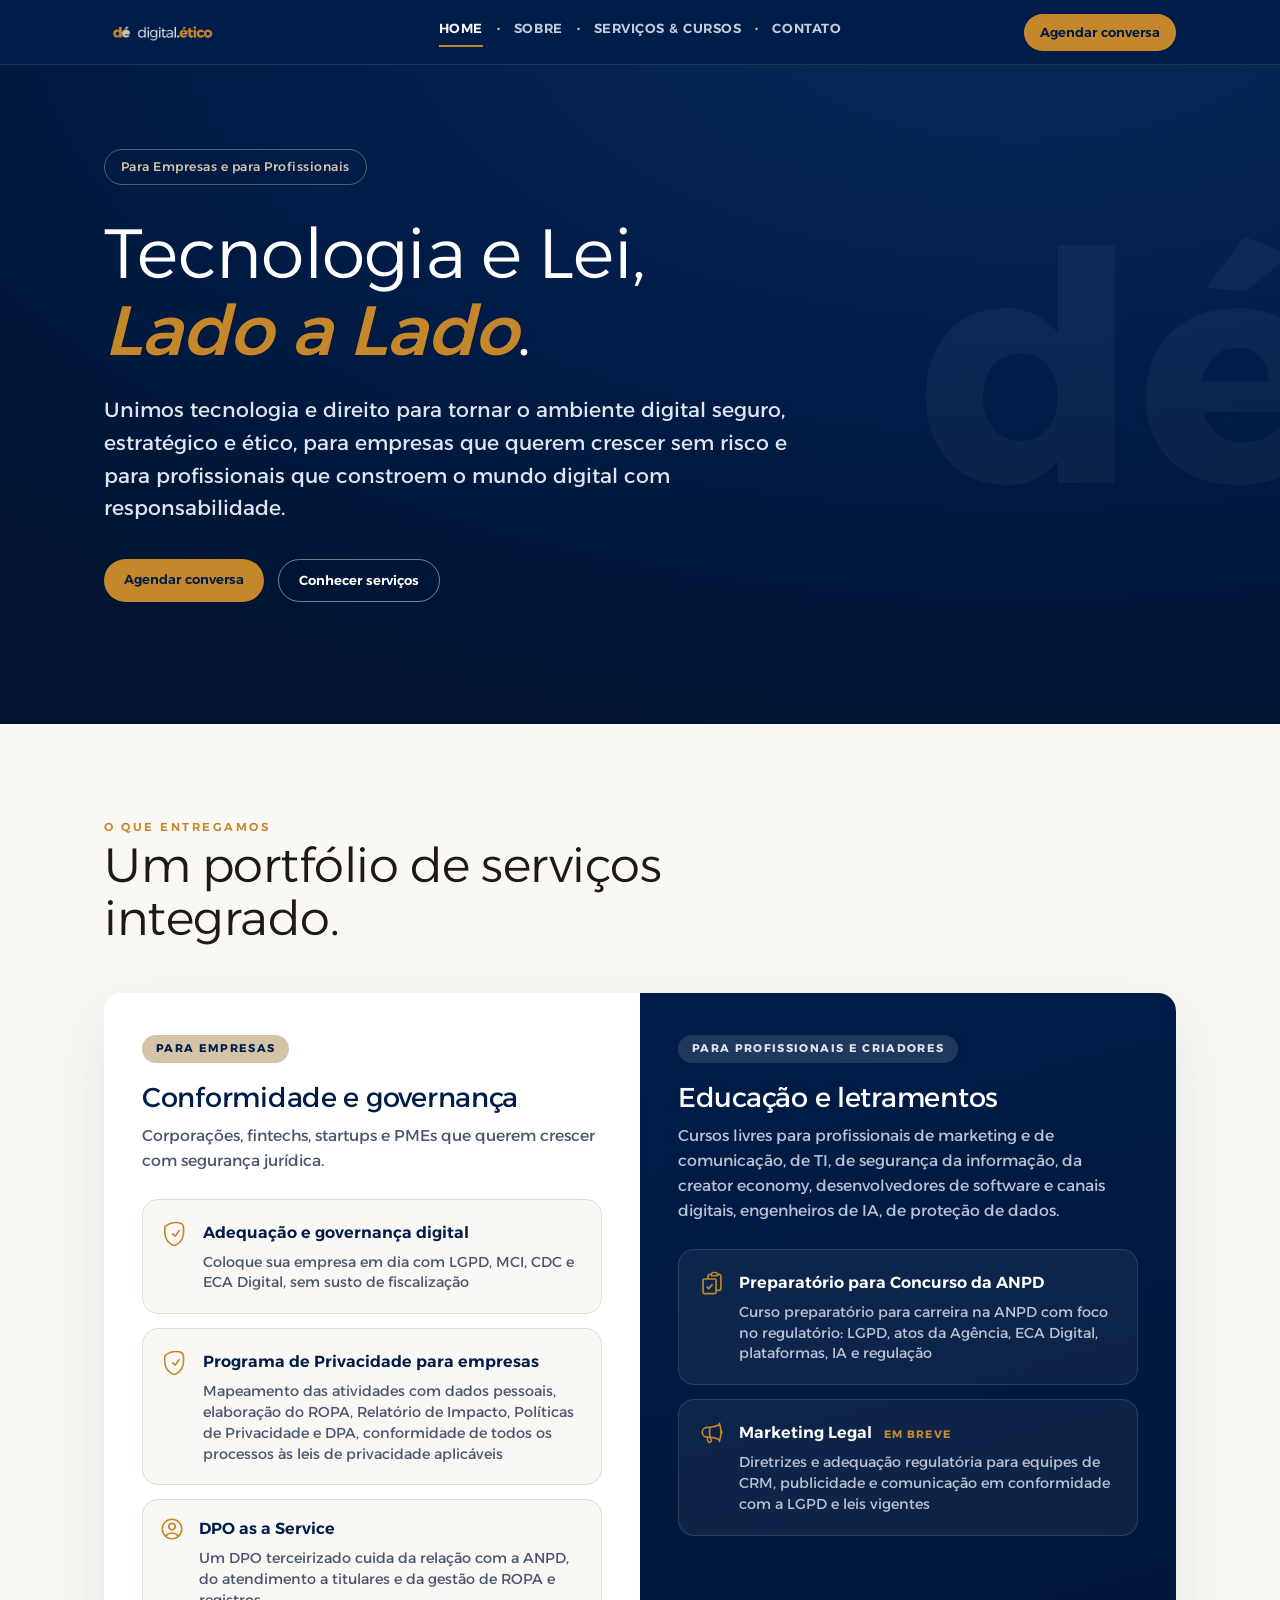
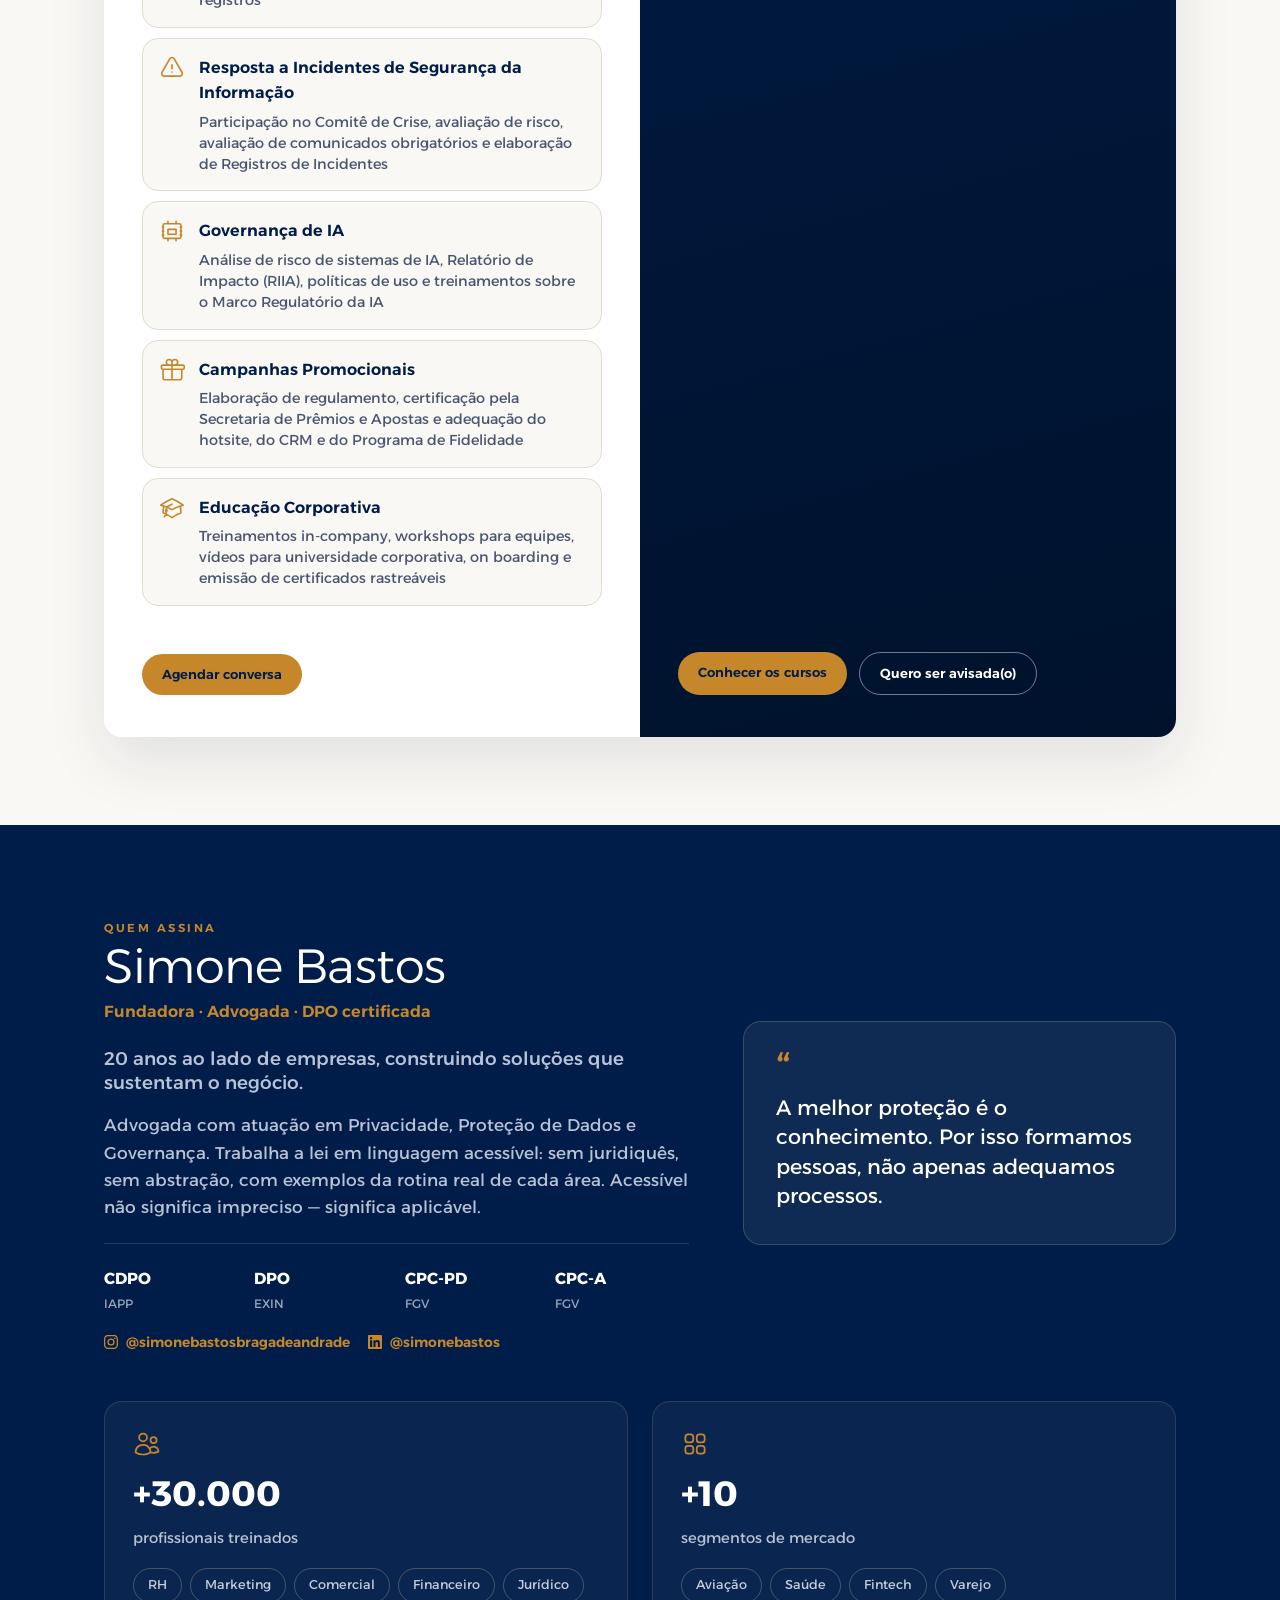
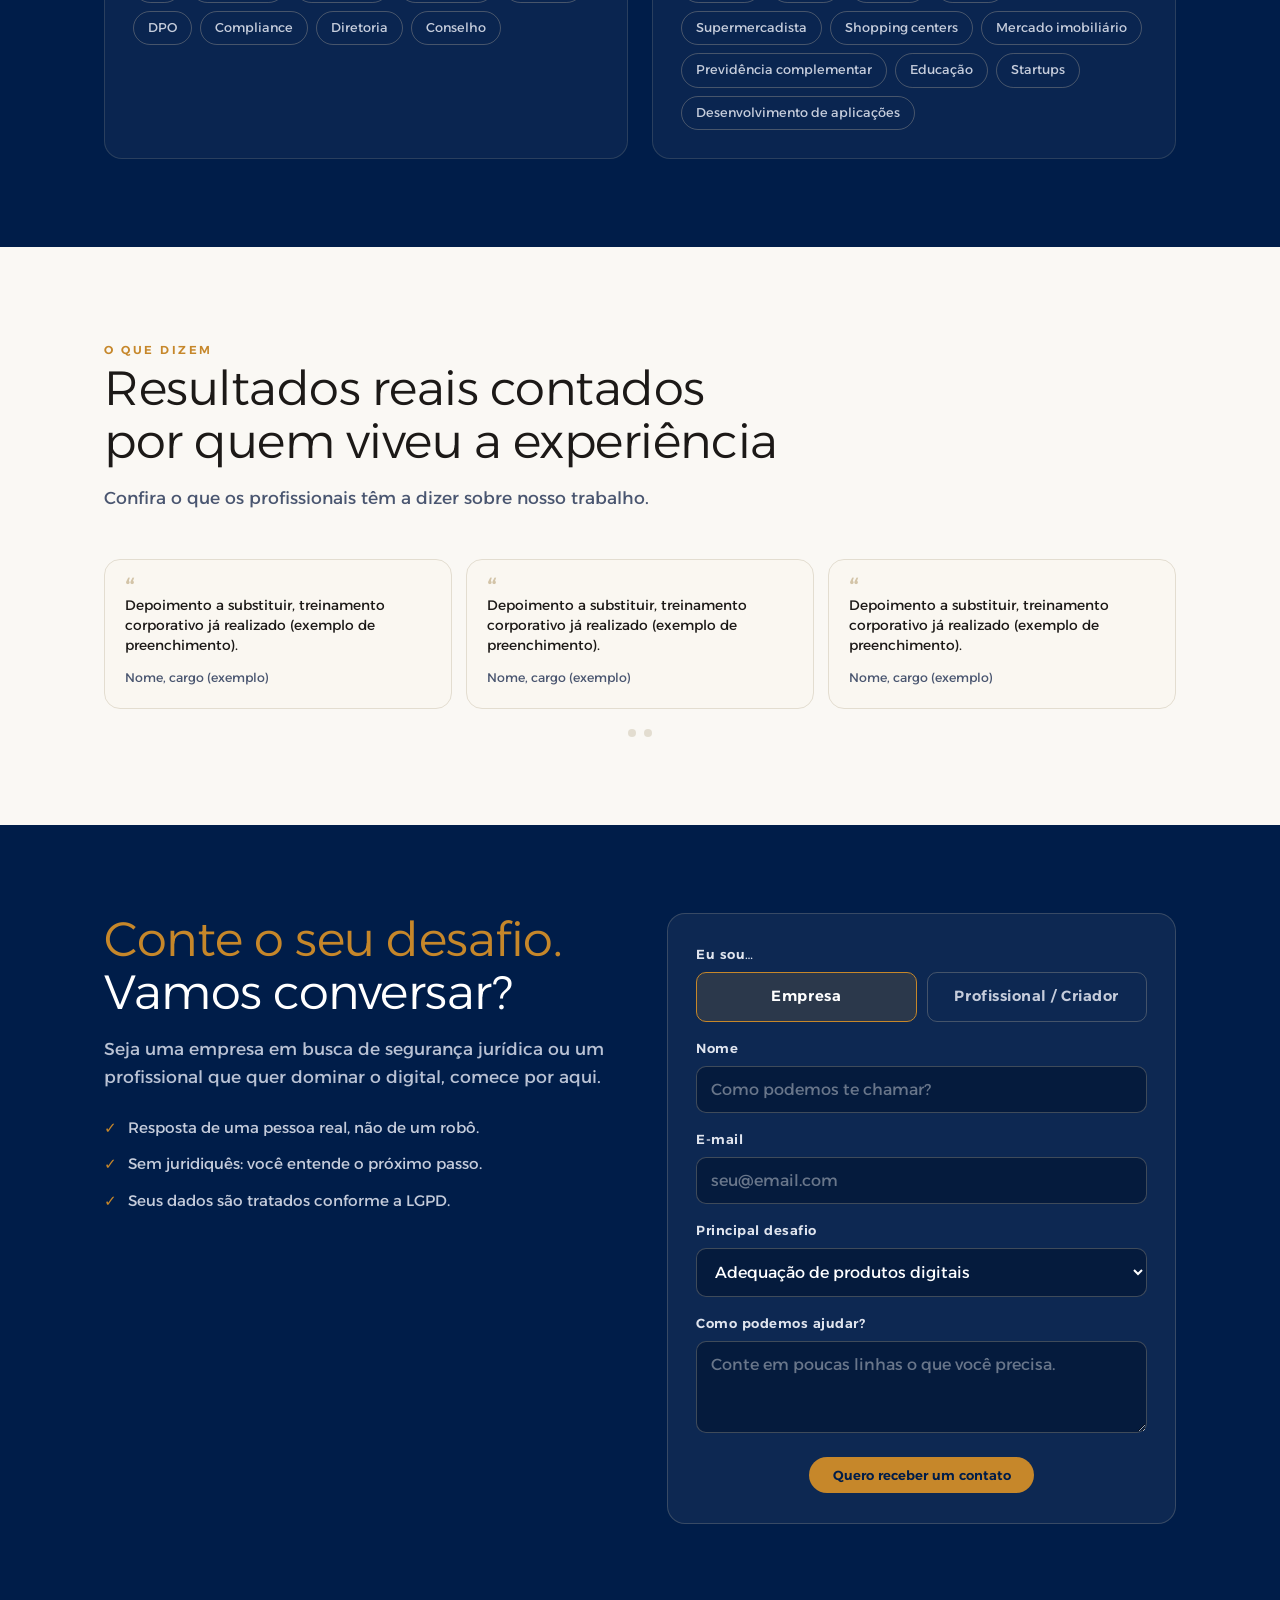
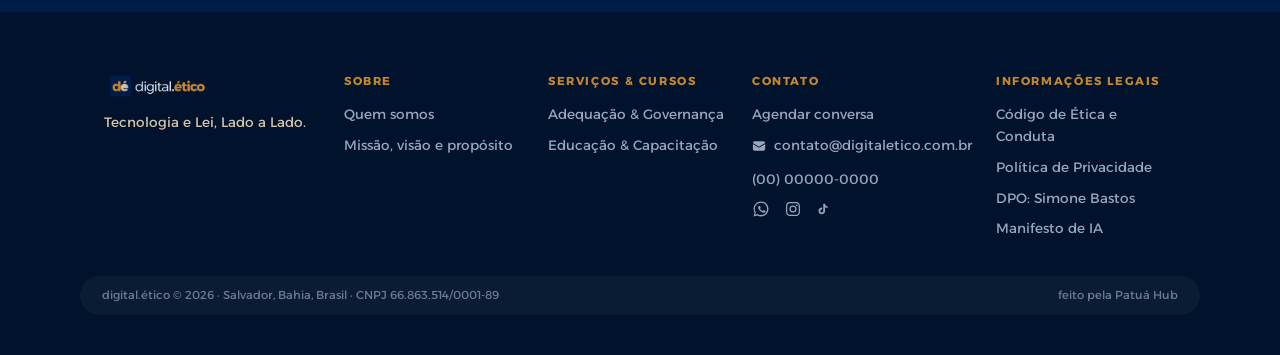
==== commit 84a0a7d7: "Home: seção de educação no formato do site oficial (Educação e letramentos), sem ECA Digital Co-Auth" ====
--- a/index.html
+++ b/index.html
@@ -156,49 +156,28 @@
       <!-- LADO B2C -->
       <div class="pcol b2c">
         <span class="card-audience">Para profissionais e criadores</span>
-        <h3>Educação e capacitação</h3>
-        <p>Marketing, RH, advogados, TI e criadores que precisam aplicar a lei na prática, sem riscos.</p>
+        <h3>Educação e letramentos</h3>
+        <p>Cursos livres para profissionais de marketing e de comunicação, de TI, de segurança da informação, da creator economy, desenvolvedores de software e canais digitais, engenheiros de IA, de proteção de dados.</p>
 
         <div class="svc-featured">
-          <a class="svc-card highlight" href="preparatorio-anpd/index.html" style="text-decoration:none">
-            <span class="svc-icon" aria-hidden="true">
-              <svg xmlns="http://www.w3.org/2000/svg" fill="none" viewBox="0 0 24 24" stroke-width="1.5" stroke="currentColor"><path stroke-linecap="round" stroke-linejoin="round" d="M4.26 10.147a60.438 60.438 0 0 0-.491 6.347A48.62 48.62 0 0 1 12 20.904a48.62 48.62 0 0 1 8.232-4.41 60.46 60.46 0 0 0-.491-6.347m-15.482 0a50.636 50.636 0 0 0-2.658-.813A59.906 59.906 0 0 1 12 3.493a59.903 59.903 0 0 1 10.399 5.84c-.896.248-1.783.52-2.658.814m-15.482 0A50.717 50.717 0 0 1 12 13.489a50.702 50.702 0 0 1 7.74-3.342M6.75 15a.75.75 0 1 0 0-1.5.75.75 0 0 0 0 1.5Zm0 0v-3.675A55.378 55.378 0 0 1 12 8.443m-7.007 11.55A5.981 5.981 0 0 0 6.75 15.75v-1.5" /></svg>
-            </span>
-            <div>
-              <span class="course-tag" style="margin-bottom:6px">Novo</span>
+          <a class="svc-card" href="preparatorio-anpd/index.html" style="text-decoration:none">
+            <span class="svc-icon" aria-hidden="true">
+              <svg xmlns="http://www.w3.org/2000/svg" fill="none" viewBox="0 0 24 24" stroke-width="1.5" stroke="currentColor"><path stroke-linecap="round" stroke-linejoin="round" d="M11.35 3.836c-.065.21-.1.433-.1.664 0 .414.336.75.75.75h4.5a.75.75 0 0 0 .75-.75 2.25 2.25 0 0 0-.1-.664m-5.8 0A2.251 2.251 0 0 1 13.5 2.25H15c1.012 0 1.867.668 2.15 1.586m-5.8 0c-.376.023-.75.05-1.124.08C9.095 4.01 8.25 4.973 8.25 6.108V8.25m8.9-4.414c.376.023.75.05 1.124.08 1.131.094 1.976 1.057 1.976 2.192V16.5A2.25 2.25 0 0 1 18 18.75h-2.25m-7.5-10.5H4.875c-.621 0-1.125.504-1.125 1.125v11.25c0 .621.504 1.125 1.125 1.125h9.75c.621 0 1.125-.504 1.125-1.125V18.75m-7.5-10.5h6.375c.621 0 1.125.504 1.125 1.125v9.375m-8.25-3 1.5 1.5 3-3.75" /></svg>
+            </span>
+            <div>
               <h4>Preparatório para Concurso da ANPD</h4>
               <p>Curso preparatório para carreira na ANPD com foco no regulatório: LGPD, atos da Agência, ECA Digital, plataformas, IA e regulação</p>
             </div>
           </a>
           <div class="svc-card">
             <span class="svc-icon" aria-hidden="true">
-              <svg xmlns="http://www.w3.org/2000/svg" fill="none" viewBox="0 0 24 24" stroke-width="1.5" stroke="currentColor"><path stroke-linecap="round" stroke-linejoin="round" d="M4.26 10.147a60.438 60.438 0 0 0-.491 6.347A48.62 48.62 0 0 1 12 20.904a48.62 48.62 0 0 1 8.232-4.41 60.46 60.46 0 0 0-.491-6.347m-15.482 0a50.636 50.636 0 0 0-2.658-.813A59.906 59.906 0 0 1 12 3.493a59.903 59.903 0 0 1 10.399 5.84c-.896.248-1.783.52-2.658.814m-15.482 0A50.717 50.717 0 0 1 12 13.489a50.702 50.702 0 0 1 7.74-3.342M6.75 15a.75.75 0 1 0 0-1.5.75.75 0 0 0 0 1.5Zm0 0v-3.675A55.378 55.378 0 0 1 12 8.443m-7.007 11.55A5.981 5.981 0 0 0 6.75 15.75v-1.5" /></svg>
-            </span>
-            <div>
-              <span class="course-tag" style="margin-bottom:6px">Em breve</span>
-              <h4>Marketing Legal</h4>
-              <p>LGPD na prática para quem trabalha com marketing, tráfego e redes sociais</p>
-            </div>
-          </div>
-        </div>
-
-        <span class="svc-other-label">Outros formatos</span>
-        <div class="svc-accordion">
-          <details open>
-            <summary>Módulos gravados (EAD)</summary>
-            <p>Estude no seu ritmo, com conteúdo prático e aplicável ao dia a dia.</p>
-          </details>
-          <details open>
-            <summary>Trilhas por área</summary>
-            <p>Marketing, RH, TI, Direito e criadores de conteúdo, cada um com sua trilha.</p>
-          </details>
-        </div>
-
-        <div class="svc-note">
-          <span class="svc-icon" aria-hidden="true">
-            <svg xmlns="http://www.w3.org/2000/svg" fill="none" viewBox="0 0 24 24" stroke-width="1.5" stroke="currentColor"><path stroke-linecap="round" stroke-linejoin="round" d="M4.26 10.147a60.438 60.438 0 0 0-.491 6.347A48.62 48.62 0 0 1 12 20.904a48.62 48.62 0 0 1 8.232-4.41 60.46 60.46 0 0 0-.491-6.347m-15.482 0a50.636 50.636 0 0 0-2.658-.813A59.906 59.906 0 0 1 12 3.493a59.903 59.903 0 0 1 10.399 5.84c-.896.248-1.783.52-2.658.814m-15.482 0A50.717 50.717 0 0 1 12 13.489a50.702 50.702 0 0 1 7.74-3.342M6.75 15a.75.75 0 1 0 0-1.5.75.75 0 0 0 0 1.5Zm0 0v-3.675A55.378 55.378 0 0 1 12 8.443m-7.007 11.55A5.981 5.981 0 0 0 6.75 15.75v-1.5" /></svg>
-          </span>
-          <p>Certificação de capacitação profissional em todos os formatos.</p>
+              <svg xmlns="http://www.w3.org/2000/svg" fill="none" viewBox="0 0 24 24" stroke-width="1.5" stroke="currentColor"><path stroke-linecap="round" stroke-linejoin="round" d="M10.34 15.84c-.688-.06-1.386-.09-2.09-.09H7.5a4.5 4.5 0 1 1 0-9h.75c.704 0 1.402-.03 2.09-.09m0 9.18c.253.962.584 1.892.985 2.783.247.55.06 1.21-.463 1.511l-.657.38c-.551.318-1.26.117-1.527-.461a20.845 20.845 0 0 1-1.44-4.282m3.102.069a18.03 18.03 0 0 1-.59-4.59c0-1.586.205-3.124.59-4.59m0 9.18a23.848 23.848 0 0 1 8.835 2.535M10.34 6.66a23.847 23.847 0 0 0 8.835-2.535m0 0A23.74 23.74 0 0 0 18.795 3m.38 1.125a23.91 23.91 0 0 1 1.014 5.395m-1.014 8.855c-.118.38-.245.754-.38 1.125m.38-1.125a23.91 23.91 0 0 0 1.014-5.395m0-3.46c.495.413.811 1.035.811 1.73 0 .695-.316 1.317-.811 1.73m0-3.46a24.347 24.347 0 0 1 0 3.46" /></svg>
+            </span>
+            <div>
+              <h4>Marketing Legal <span class="course-tag" style="margin:0 0 0 8px">Em breve</span></h4>
+              <p>Diretrizes e adequação regulatória para equipes de CRM, publicidade e comunicação em conformidade com a LGPD e leis vigentes</p>
+            </div>
+          </div>
         </div>
 
         <div class="pcol-cta">
